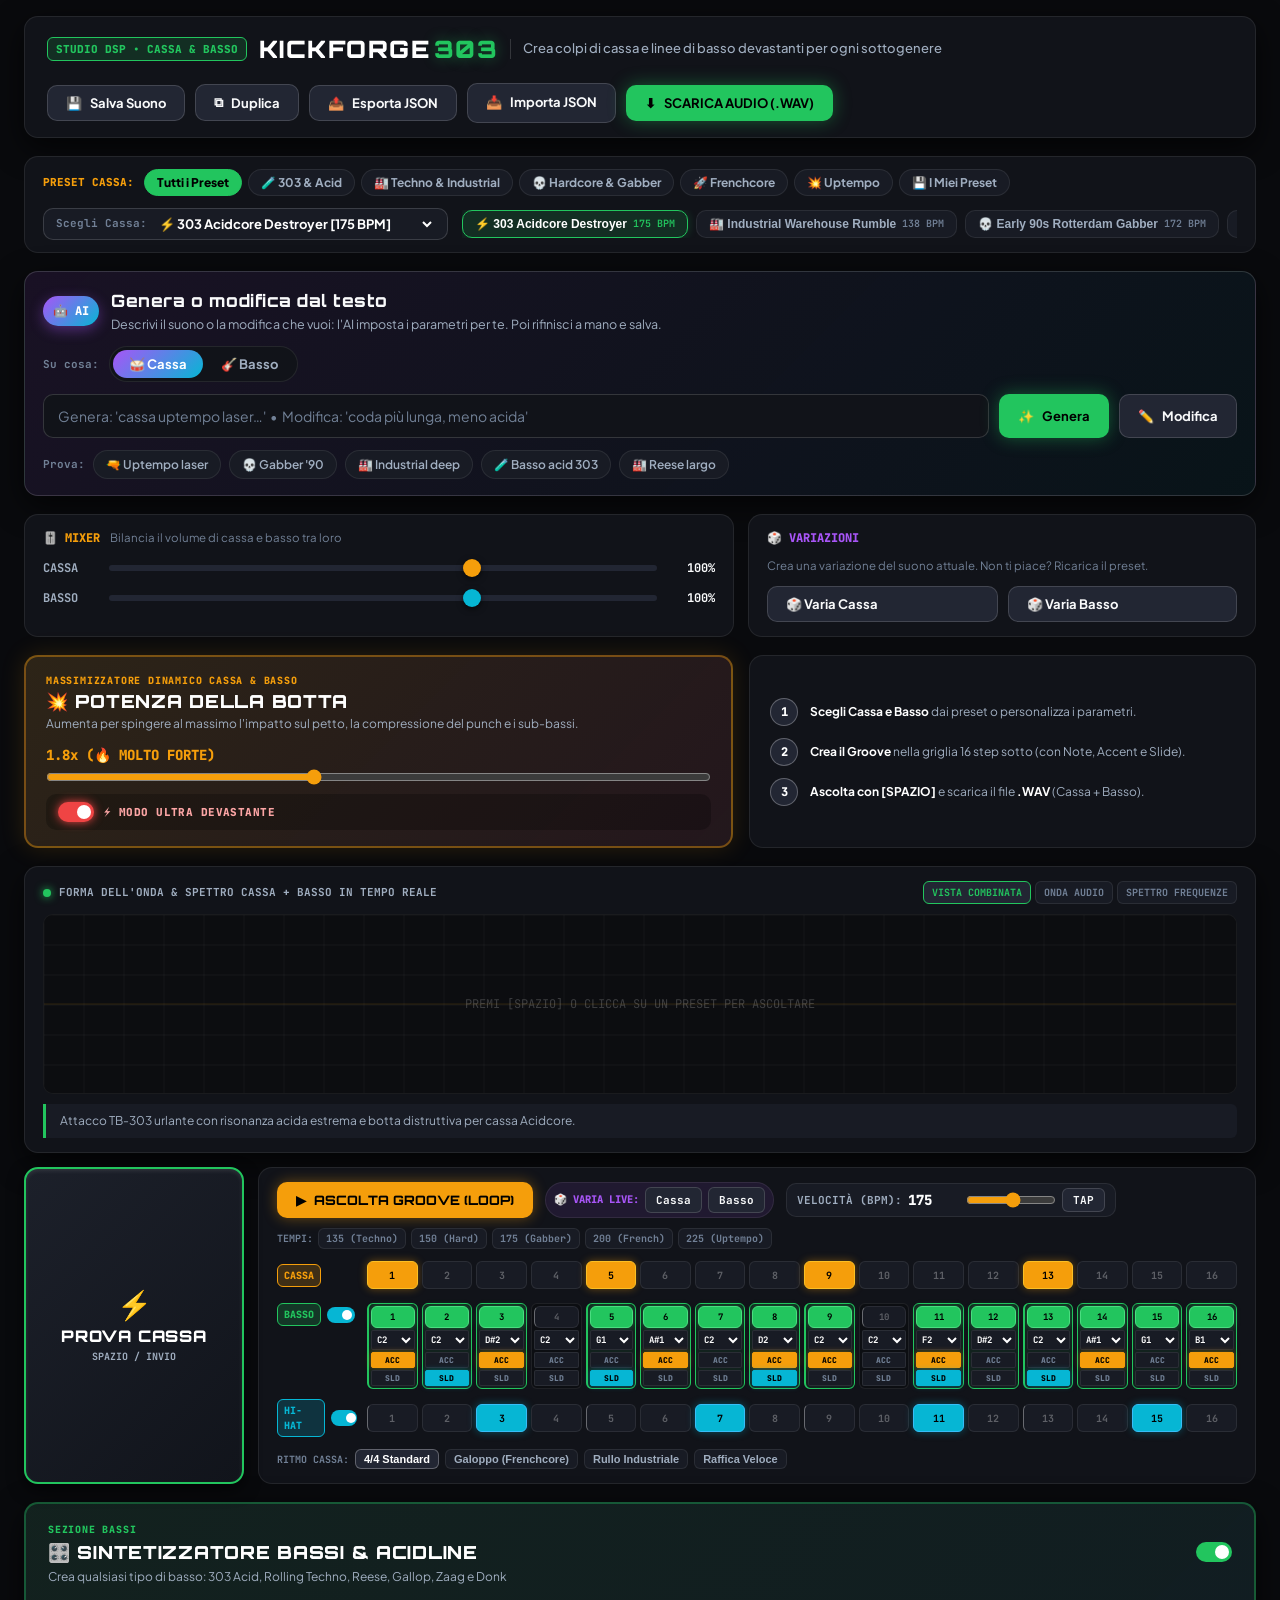
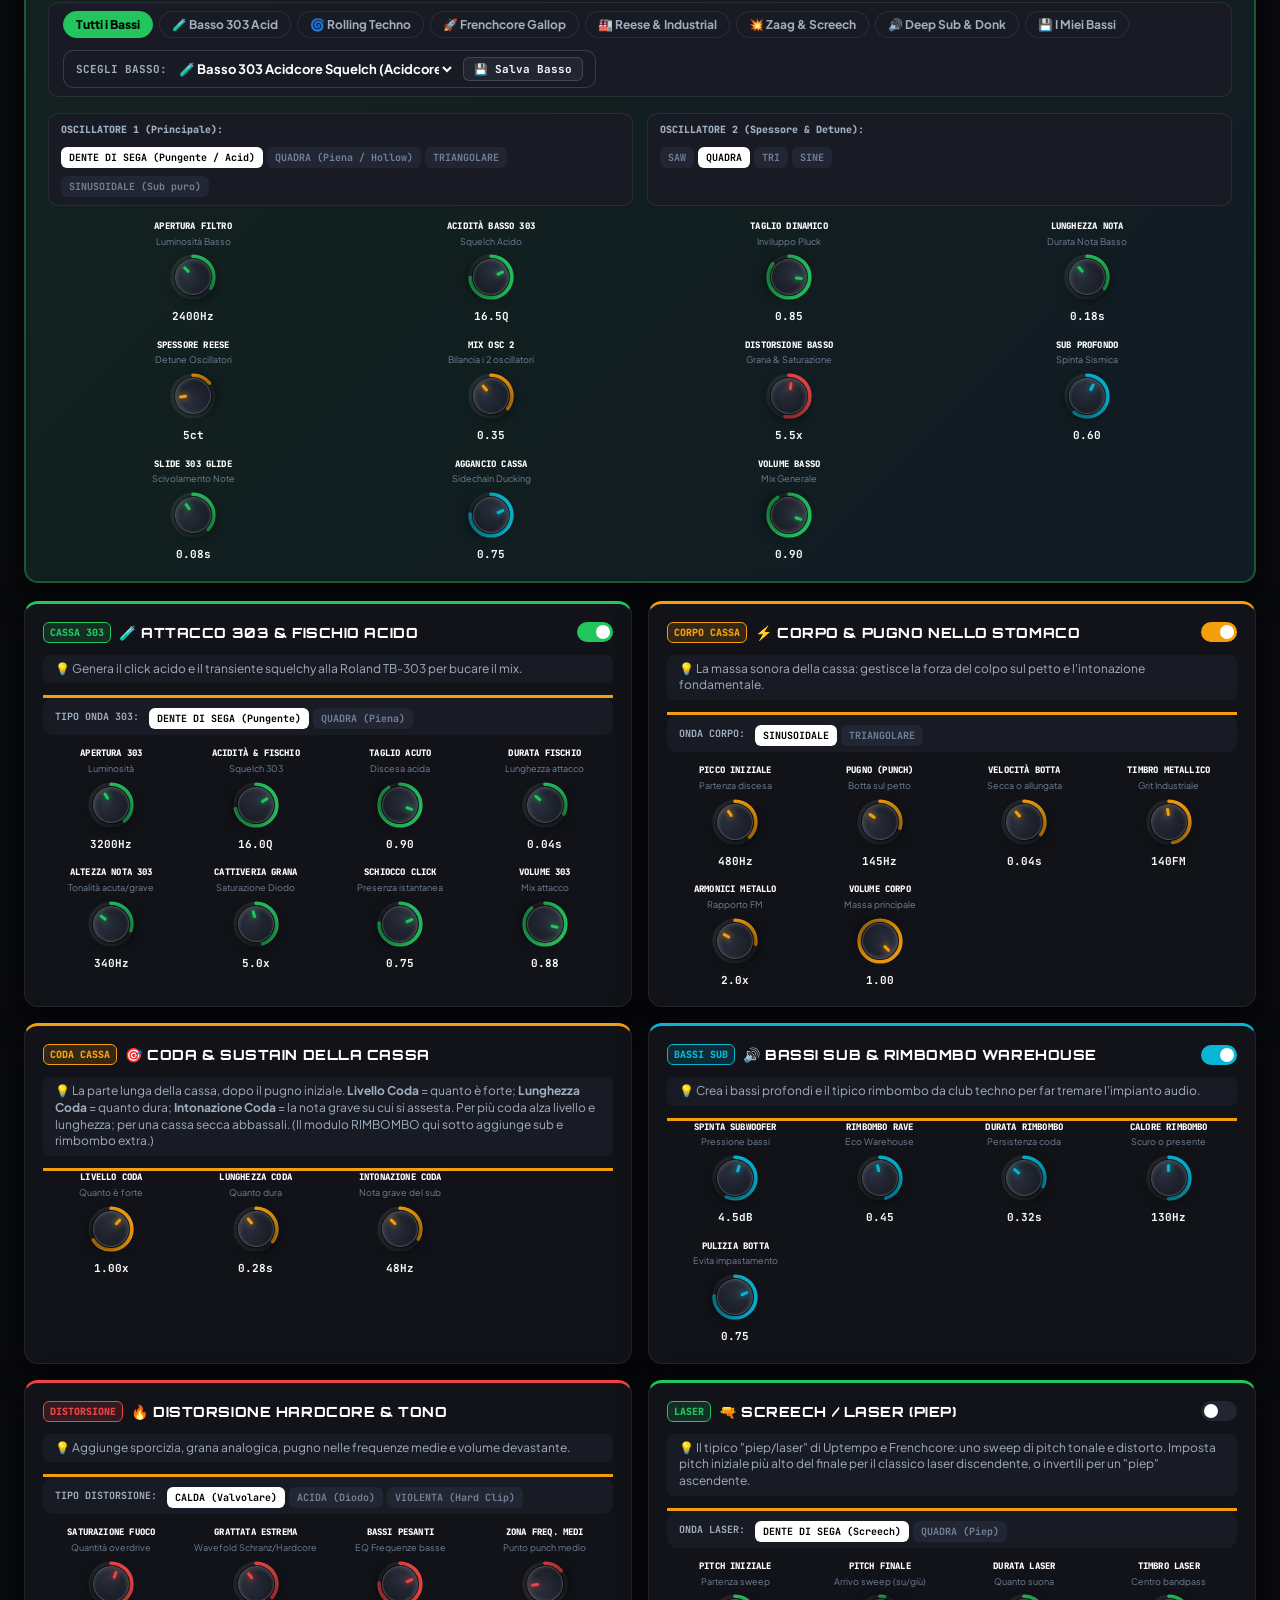
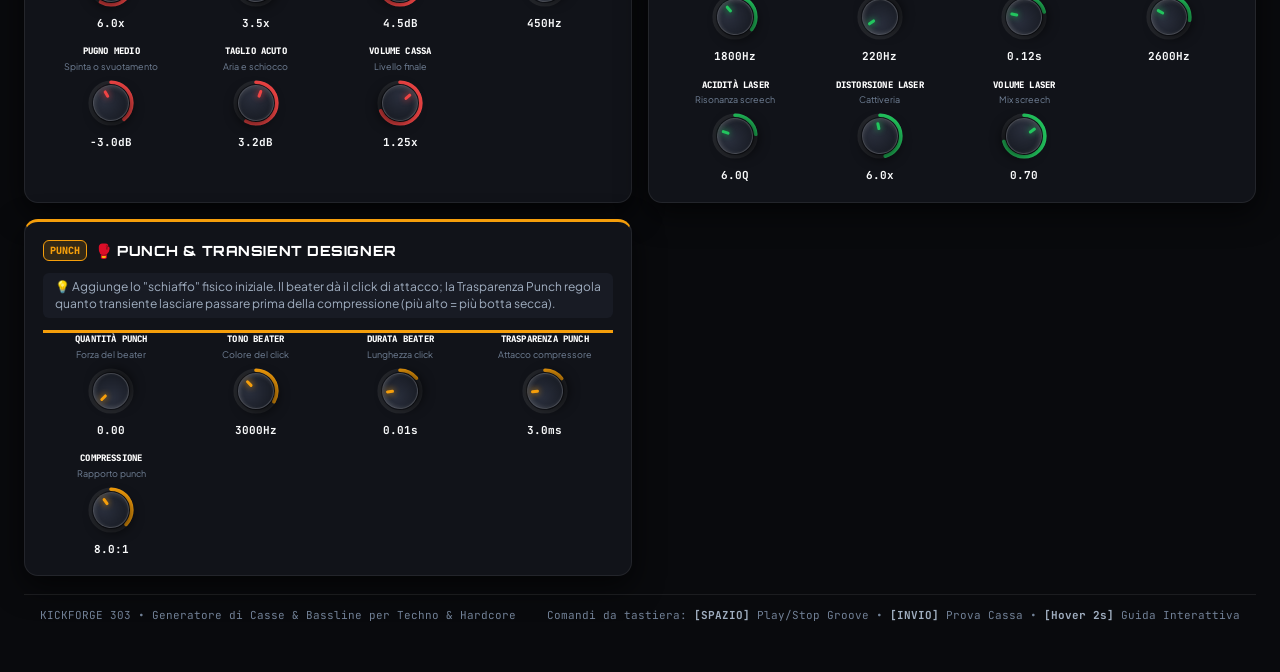
==== index.html @ c500eb30 "Fix audio mobile: avvio loop, limiter master e variazione in live - FIX bug mobile "Ascolta Groove":" ====
<!DOCTYPE html>
<html lang="it">
<head>
  <meta charset="UTF-8">
  <meta name="viewport" content="width=device-width, initial-scale=1.0">
  <title>KickForge 303 - Crea Casse & Bassi Techno, Hardcore & Acid</title>
  <meta name="description" content="Sintetizzatore e generatore avanzato di colpi di cassa e linee di basso per Techno, Hardcore, Frenchcore, Uptempo, Industrial e Acidcore con motore 303.">

  <!-- Google Fonts: Plus Jakarta Sans, JetBrains Mono, Orbitron -->
  <link rel="preconnect" href="https://fonts.googleapis.com">
  <link rel="preconnect" href="https://fonts.gstatic.com" crossorigin>
  <link href="https://fonts.googleapis.com/css2?family=JetBrains+Mono:wght@400;500;700;800&family=Orbitron:wght@600;800;900&family=Plus+Jakarta+Sans:wght@400;500;600;700;800&display=swap" rel="stylesheet">

  <link rel="stylesheet" href="style.css">
</head>
<body>
  <div class="app-wrapper">

    <!-- ============================================== -->
    <!-- INTESTAZIONE PRINCIPALE & AZIONI RAPIDE        -->
    <!-- ============================================== -->
    <header class="top-header">
      <div class="brand-section">
        <div class="brand-badge">STUDIO DSP • CASSA & BASSO</div>
        <h1 class="brand-title">KICKFORGE <span class="highlight-303">303</span></h1>
        <span class="brand-subtitle">Crea colpi di cassa e linee di basso devastanti per ogni sottogenere</span>
      </div>

      <div class="preset-control-bar">
        <button id="open-save-preset-btn" class="btn btn-secondary" title="Salva le tue impostazioni come nuovo preset">
          <span class="btn-icon">💾</span> Salva Suono
        </button>
        <button id="update-current-preset-btn" class="btn btn-secondary" style="display: none;" title="Sovrascrivi il preset personalizzato corrente con le modifiche attuali">
          <span class="btn-icon">✏️</span> Salva Modifiche
        </button>
        <button id="duplicate-preset-btn" class="btn btn-secondary" title="Crea una copia modificabile del preset corrente (anche di fabbrica)">
          <span class="btn-icon">⧉</span> Duplica
        </button>
        <button id="export-preset-btn" class="btn btn-secondary" title="Esporta il preset corrente come file .json">
          <span class="btn-icon">📤</span> Esporta JSON
        </button>
        <label class="btn btn-secondary" title="Importa un preset da file .json" style="cursor:pointer;">
          <span class="btn-icon">📥</span> Importa JSON
          <input type="file" id="import-preset-input" accept="application/json,.json" style="display:none;">
        </label>
        <button id="delete-current-preset-btn" class="btn btn-danger-mini" style="display: none;" title="Elimina questo preset personalizzato">
          🗑️ Elimina
        </button>
        <button id="open-export-modal-btn" class="btn btn-primary btn-glow" title="Scarica il file audio WAV da usare nel tuo programma musicale">
          <span class="btn-icon">⬇</span> SCARICA AUDIO (.WAV)
        </button>
      </div>
    </header>

    <!-- ============================================== -->
    <!-- PRESET BROWSER CASSA                           -->
    <!-- ============================================== -->
    <section class="preset-browser-card">
      <div class="preset-browser-header">
        <span class="card-section-tag">PRESET CASSA:</span>
        <div class="category-tabs" id="category-tabs-container"></div>
      </div>

      <div class="preset-browser-body">
        <div class="preset-dropdown-wrapper">
          <label for="preset-select" class="preset-picker-label">Scegli Cassa:</label>
          <select id="preset-select" class="preset-dropdown" aria-label="Seleziona preset cassa"></select>
        </div>
        <div id="quick-presets-grid" class="quick-presets-grid"></div>
      </div>
    </section>

    <!-- ============================================== -->
    <!-- GENERATORE CASSA CON AI                        -->
    <!-- ============================================== -->
    <section class="ai-generator-card">
      <div class="ai-gen-header">
        <span class="ai-badge">🤖 AI</span>
        <div class="ai-gen-title-wrap">
          <h2 class="ai-gen-title">Genera o modifica dal testo</h2>
          <p class="ai-gen-sub">Descrivi il suono o la modifica che vuoi: l'AI imposta i parametri per te. Poi rifinisci a mano e salva.</p>
        </div>
      </div>

      <div class="ai-target-row">
        <span class="ai-target-label">Su cosa:</span>
        <div class="ai-target-group">
          <button class="ai-target-btn active" data-target="kick">🥁 Cassa</button>
          <button class="ai-target-btn" data-target="bass">🎸 Basso</button>
        </div>
      </div>

      <div class="ai-gen-body">
        <input type="text" id="ai-prompt-input" class="ai-prompt-input"
               placeholder="Genera: 'cassa uptempo laser…'  •  Modifica: 'coda più lunga, meno acida'"
               maxlength="600" autocomplete="off">
        <button id="ai-generate-btn" class="btn btn-primary btn-glow ai-gen-btn" title="Crea un suono nuovo dal testo">
          <span class="btn-icon">✨</span> Genera
        </button>
        <button id="ai-modify-btn" class="btn btn-secondary ai-gen-btn" title="Modifica il suono attuale in base al testo (variazione a parole)">
          <span class="btn-icon">✏️</span> Modifica
        </button>
      </div>

      <div class="ai-gen-examples">
        <span class="ai-ex-label">Prova:</span>
        <button class="ai-example-chip" data-target="kick" data-prompt="cassa uptempo con laser discendente acutissimo e punch estremo a 200 BPM">🔫 Uptempo laser</button>
        <button class="ai-example-chip" data-target="kick" data-prompt="cassa gabber Rotterdam anni 90 calda e distorta a 170 BPM">💀 Gabber '90</button>
        <button class="ai-example-chip" data-target="kick" data-prompt="kick techno industriale cupa e profonda con rimbombo warehouse a 135 BPM">🏭 Industrial deep</button>
        <button class="ai-example-chip" data-target="bass" data-prompt="basso 303 acidcore squelchy con tanta risonanza e slide">🧪 Basso acid 303</button>
        <button class="ai-example-chip" data-target="bass" data-prompt="basso reese largo e minaccioso industriale con molto detune">🏭 Reese largo</button>
      </div>
      <p id="ai-gen-status" class="ai-gen-status" style="display:none;"></p>
    </section>

    <!-- ============================================== -->
    <!-- MIXER CASSA/BASSO & VARIAZIONI                 -->
    <!-- ============================================== -->
    <section class="mixer-var-card">
      <div class="mixer-block">
        <div class="mixer-head">
          <span class="mixer-tag">🎚️ MIXER</span>
          <span class="mixer-hint">Bilancia il volume di cassa e basso tra loro</span>
        </div>
        <div class="mixer-rows">
          <div class="mixer-row">
            <label for="mix-kick-slider" class="mixer-label">CASSA</label>
            <input type="range" id="mix-kick-slider" class="mixer-slider mixer-slider-kick" min="0" max="1.5" step="0.01" value="1">
            <span id="mix-kick-val" class="mixer-val">100%</span>
          </div>
          <div class="mixer-row">
            <label for="mix-bass-slider" class="mixer-label">BASSO</label>
            <input type="range" id="mix-bass-slider" class="mixer-slider mixer-slider-bass" min="0" max="1.5" step="0.01" value="1">
            <span id="mix-bass-val" class="mixer-val">100%</span>
          </div>
        </div>
      </div>

      <div class="var-block">
        <div class="mixer-head">
          <span class="var-tag">🎲 VARIAZIONI</span>
          <span class="mixer-hint">Crea una variazione del suono attuale. Non ti piace? Ricarica il preset.</span>
        </div>
        <div class="var-buttons">
          <button class="btn btn-secondary var-btn js-variate-kick">🎲 Varia Cassa</button>
          <button class="btn btn-secondary var-btn js-variate-bass">🎲 Varia Basso</button>
        </div>
      </div>
    </section>

    <!-- ============================================== -->
    <!-- GUIDA RAPIDA E CONTROLLO "SUPER BOTTA"         -->
    <!-- ============================================== -->
    <section class="super-botta-banner">
      <div class="botta-macro-control">
        <div class="botta-info">
          <div class="botta-tag">MASSIMIZZATORE DINAMICO CASSA & BASSO</div>
          <h2 class="botta-title">💥 POTENZA DELLA BOTTA</h2>
          <p class="botta-desc">Aumenta per spingere al massimo l'impatto sul petto, la compressione del punch e i sub-bassi.</p>
        </div>

        <div class="botta-slider-wrap">
          <div class="botta-value-display" id="super-botta-text">1.8x (MOLTO FORTE)</div>
          <input type="range" id="super-botta-slider" min="1.0" max="3.0" step="0.1" value="1.8" class="super-botta-range" aria-label="Potenza Super Botta">
        </div>

        <div class="botta-toggle-wrap">
          <label class="switch-glow" title="Attiva la modalità extra distruttiva per Frenchcore e Uptempo">
            <input type="checkbox" id="toggle-extreme-mode">
            <span class="slider round"></span>
          </label>
          <span class="toggle-glow-label">⚡ MODO ULTRA DEVASTANTE</span>
        </div>
      </div>

      <!-- Guida rapida 3 passi -->
      <div class="quick-guide-card">
        <div class="guide-step">
          <span class="step-num">1</span>
          <div class="step-text"><strong>Scegli Cassa e Basso</strong> dai preset o personalizza i parametri.</div>
        </div>
        <div class="guide-step">
          <span class="step-num">2</span>
          <div class="step-text"><strong>Crea il Groove</strong> nella griglia 16 step sotto (con Note, Accent e Slide).</div>
        </div>
        <div class="guide-step">
          <span class="step-num">3</span>
          <div class="step-text"><strong>Ascolta con [SPAZIO]</strong> e scarica il file <strong>.WAV</strong> (Cassa + Basso).</div>
        </div>
      </div>
    </section>

    <!-- ============================================== -->
    <!-- SCHERMO VISUALIZZATORE & TRASPORTO             -->
    <!-- ============================================== -->
    <section class="center-stage-panel">
      
      <!-- Oscilloscopio & Spettro -->
      <div class="visualizer-container">
        <div class="visualizer-header">
          <div class="vis-title">
            <span class="live-led"></span> FORMA DELL'ONDA & SPETTRO CASSA + BASSO IN TEMPO REALE
          </div>
          <div class="vis-mode-buttons">
            <button class="vis-mode-btn active" data-mode="combined">VISTA COMBINATA</button>
            <button class="vis-mode-btn" data-mode="oscilloscope">ONDA AUDIO</button>
            <button class="vis-mode-btn" data-mode="spectrum">SPETTRO FREQUENZE</button>
          </div>
        </div>
        
        <div class="canvas-wrapper">
          <canvas id="visualizer-canvas"></canvas>
        </div>

        <div id="preset-description" class="preset-info-banner">
          Caricamento suono...
        </div>
      </div>

      <!-- Pad Trigger & Sequencer Loop 16 Step -->
      <div class="transport-and-trigger-strip">
        
        <!-- Pad Grande per Provare Cassa & Basso -->
        <div class="trigger-pad-wrapper">
          <button id="trigger-pad-btn" class="master-trigger-pad" title="Premi per suonare la cassa (oppure premi SPAZIO o INVIO)">
            <div class="pad-inner">
              <span class="pad-icon">⚡</span>
              <span class="pad-text">PROVA CASSA</span>
              <span class="pad-hint">SPAZIO / INVIO</span>
            </div>
          </button>
        </div>

        <!-- Sequencer per Ascolto in Loop -->
        <div class="sequencer-panel">
          <div class="seq-top-bar">
            <div class="seq-transport-group">
              <button id="seq-play-btn" class="btn btn-seq-play">
                <span class="icon">▶</span> ASCOLTA GROOVE (LOOP)
              </button>
              <div class="seq-live-var" title="Varia il suono mentre il loop gira">
                <span class="live-var-label">🎲 VARIA LIVE:</span>
                <button class="btn btn-mini js-variate-kick">Cassa</button>
                <button class="btn btn-mini js-variate-bass">Basso</button>
              </div>
              <div class="bpm-control-group">
                <label for="bpm-input" class="mono-label">VELOCITÀ (BPM):</label>
                <input type="number" id="bpm-input" min="60" max="280" value="140" class="bpm-number-input">
                <input type="range" id="bpm-slider" min="60" max="280" value="140" class="bpm-slider" aria-label="BPM Slider">
                <button id="tap-tempo-btn" class="btn btn-mini" title="Clicca a ritmo per trovare la velocità">TAP</button>
              </div>
            </div>

            <!-- Scorciatoie BPM per Genere -->
            <div class="tempo-shortcuts">
              <span class="tempo-label">TEMPI:</span>
              <button class="tempo-chip" data-bpm="135" title="Techno Standard">135 (Techno)</button>
              <button class="tempo-chip" data-bpm="150" title="Hard Techno">150 (Hard)</button>
              <button class="tempo-chip" data-bpm="175" title="Gabber / Early Hardcore">175 (Gabber)</button>
              <button class="tempo-chip" data-bpm="200" title="Frenchcore">200 (French)</button>
              <button class="tempo-chip" data-bpm="225" title="Uptempo Hardcore">225 (Uptempo)</button>
            </div>
          </div>

          <!-- Griglia 16 Step Completa (Cassa, Basso con Note, Hi-Hat) -->
          <div class="step-matrix-wrapper">
            
            <!-- Canale 1: Cassa -->
            <div class="seq-track">
              <div class="track-label">
                <span class="track-tag kick-tag">CASSA</span>
              </div>
              <div class="steps-grid" id="kick-steps-grid">
                <!-- 16 Step Cassa -->
                <button class="seq-step active" data-track="kick" data-step="0">1</button>
                <button class="seq-step" data-track="kick" data-step="1">2</button>
                <button class="seq-step" data-track="kick" data-step="2">3</button>
                <button class="seq-step" data-track="kick" data-step="3">4</button>
                <button class="seq-step active" data-track="kick" data-step="4">5</button>
                <button class="seq-step" data-track="kick" data-step="5">6</button>
                <button class="seq-step" data-track="kick" data-step="6">7</button>
                <button class="seq-step" data-track="kick" data-step="7">8</button>
                <button class="seq-step active" data-track="kick" data-step="8">9</button>
                <button class="seq-step" data-track="kick" data-step="9">10</button>
                <button class="seq-step" data-track="kick" data-step="10">11</button>
                <button class="seq-step" data-track="kick" data-step="11">12</button>
                <button class="seq-step active" data-track="kick" data-step="12">13</button>
                <button class="seq-step" data-track="kick" data-step="13">14</button>
                <button class="seq-step" data-track="kick" data-step="14">15</button>
                <button class="seq-step" data-track="kick" data-step="15">16</button>
              </div>
            </div>

            <!-- Canale 2: Basso (Bassline con Note, Accenti e Slide) -->
            <div class="seq-track seq-track-bass">
              <div class="track-label">
                <span class="track-tag bass-tag">BASSO</span>
                <label class="switch-mini" title="Attiva/Disattiva Linea di Basso">
                  <input type="checkbox" id="toggle-seq-bass" checked>
                  <span class="slider-mini"></span>
                </label>
              </div>
              <div class="steps-grid steps-grid-bass" id="bass-steps-grid">
                <!-- Generato dinamicamente via JS con selettore note, accent e slide -->
              </div>
            </div>

            <!-- Canale 3: Charleston / Hi-Hat in levare -->
            <div class="seq-track">
              <div class="track-label">
                <span class="track-tag hihat-tag">HI-HAT</span>
                <label class="switch-mini" title="Attiva/Disattiva Charleston in levare">
                  <input type="checkbox" id="toggle-seq-hihat" checked>
                  <span class="slider-mini"></span>
                </label>
              </div>
              <div class="steps-grid" id="hihat-steps-grid">
                <button class="seq-step" data-track="hihat" data-step="0">1</button>
                <button class="seq-step" data-track="hihat" data-step="1">2</button>
                <button class="seq-step active" data-track="hihat" data-step="2">3</button>
                <button class="seq-step" data-track="hihat" data-step="3">4</button>
                <button class="seq-step" data-track="hihat" data-step="4">5</button>
                <button class="seq-step" data-track="hihat" data-step="5">6</button>
                <button class="seq-step active" data-track="hihat" data-step="6">7</button>
                <button class="seq-step" data-track="hihat" data-step="7">8</button>
                <button class="seq-step" data-track="hihat" data-step="8">9</button>
                <button class="seq-step" data-track="hihat" data-step="9">10</button>
                <button class="seq-step active" data-track="hihat" data-step="10">11</button>
                <button class="seq-step" data-track="hihat" data-step="11">12</button>
                <button class="seq-step" data-track="hihat" data-step="12">13</button>
                <button class="seq-step" data-track="hihat" data-step="13">14</button>
                <button class="seq-step active" data-track="hihat" data-step="14">15</button>
                <button class="seq-step" data-track="hihat" data-step="15">16</button>
              </div>
            </div>

          </div>

          <!-- Ritmi Pronti Cassa -->
          <div class="pattern-shortcuts">
            <span class="pattern-label">RITMO CASSA:</span>
            <button class="pattern-btn active" data-pattern="4onTheFloor">4/4 Standard</button>
            <button class="pattern-btn" data-pattern="gallop">Galoppo (Frenchcore)</button>
            <button class="pattern-btn" data-pattern="industrial_roll">Rullo Industriale</button>
            <button class="pattern-btn" data-pattern="uptempo_piep">Raffica Veloce</button>
          </div>

        </div>

      </div>

    </section>

    <!-- ====================================================================== -->
    <!-- NUOVA SEZIONE DEDICATA: SINTETIZZATORE BASSI (TUTTI I TIPI DI BASSO)   -->
    <!-- ====================================================================== -->
    <section class="bass-synth-master-section">
      <div class="bass-master-header">
        <div class="bass-title-group">
          <span class="bass-badge-glow">SEZIONE BASSI</span>
          <h2 class="bass-main-title">🎛️ SINTETIZZATORE BASSI & ACIDLINE</h2>
          <span class="bass-sub-title">Crea qualsiasi tipo di basso: 303 Acid, Rolling Techno, Reese, Gallop, Zaag e Donk</span>
        </div>
        <div class="bass-header-actions">
          <label class="switch" title="Accendi/Spegni il modulo sintetizzatore basso">
            <input type="checkbox" id="toggle-bass-module" checked>
            <span class="slider round"></span>
          </label>
        </div>
      </div>

      <!-- Preset Browser per Bassi -->
      <div class="bass-preset-bar">
        <div class="bass-cat-tabs" id="bass-category-tabs-container"></div>
        <div class="bass-select-wrap">
          <label for="bass-preset-select" class="mono-label">SCEGLI BASSO:</label>
          <select id="bass-preset-select" class="preset-dropdown"></select>
          <button id="open-save-bass-btn" class="btn btn-mini" title="Salva questo suono di basso">💾 Salva Basso</button>
        </div>
      </div>

      <div class="bass-controls-container">
        
        <!-- Forme d'Onda Oscillatori Basso -->
        <div class="bass-osc-strip">
          <div class="osc-box">
            <span class="osc-title">OSCILLATORE 1 (Principale):</span>
            <div class="radio-pill-group">
              <label class="radio-pill">
                <input type="radio" name="bass_osc1_wave" value="sawtooth" checked>
                <span>DENTE DI SEGA (Pungente / Acid)</span>
              </label>
              <label class="radio-pill">
                <input type="radio" name="bass_osc1_wave" value="square">
                <span>QUADRA (Piena / Hollow)</span>
              </label>
              <label class="radio-pill">
                <input type="radio" name="bass_osc1_wave" value="triangle">
                <span>TRIANGOLARE</span>
              </label>
              <label class="radio-pill">
                <input type="radio" name="bass_osc1_wave" value="sine">
                <span>SINUSOIDALE (Sub puro)</span>
              </label>
            </div>
          </div>

          <div class="osc-box">
            <span class="osc-title">OSCILLATORE 2 (Spessore & Detune):</span>
            <div class="radio-pill-group">
              <label class="radio-pill">
                <input type="radio" name="bass_osc2_wave" value="sawtooth">
                <span>SAW</span>
              </label>
              <label class="radio-pill">
                <input type="radio" name="bass_osc2_wave" value="square" checked>
                <span>QUADRA</span>
              </label>
              <label class="radio-pill">
                <input type="radio" name="bass_osc2_wave" value="triangle">
                <span>TRI</span>
              </label>
              <label class="radio-pill">
                <input type="radio" name="bass_osc2_wave" value="sine">
                <span>SINE</span>
              </label>
            </div>
          </div>
        </div>

        <!-- Griglia Manopole Basso con Tooltip a 2 secondi -->
        <div class="knobs-grid knobs-grid-bass">
          
          <div class="rotary-knob" data-param="bass_cutoff" data-min="80" data-max="7000" data-step="20" data-default="1800" data-unit="Hz">
            <div class="knob-label">APERTURA FILTRO</div>
            <div class="knob-sublabel">Luminosità Basso</div>
            <div class="knob-graphic">
              <svg class="knob-arc" viewBox="0 0 50 50">
                <circle class="knob-arc-bg" cx="25" cy="25" r="20"></circle>
                <circle class="knob-arc-fill fill-303" cx="25" cy="25" r="20"></circle>
              </svg>
              <div class="knob-dial"><div class="knob-pointer pointer-303"></div></div>
            </div>
            <div class="knob-value">1800Hz</div>
          </div>

          <div class="rotary-knob" data-param="bass_resonance" data-min="1" data-max="22" data-step="0.5" data-default="12" data-unit="Q">
            <div class="knob-label">ACIDITÀ BASSO 303</div>
            <div class="knob-sublabel">Squelch Acido</div>
            <div class="knob-graphic">
              <svg class="knob-arc" viewBox="0 0 50 50">
                <circle class="knob-arc-bg" cx="25" cy="25" r="20"></circle>
                <circle class="knob-arc-fill fill-303" cx="25" cy="25" r="20"></circle>
              </svg>
              <div class="knob-dial"><div class="knob-pointer pointer-303"></div></div>
            </div>
            <div class="knob-value">12.0Q</div>
          </div>

          <div class="rotary-knob" data-param="bass_envMod" data-min="0" data-max="1" data-step="0.02" data-default="0.8" data-unit="">
            <div class="knob-label">TAGLIO DINAMICO</div>
            <div class="knob-sublabel">Inviluppo Pluck</div>
            <div class="knob-graphic">
              <svg class="knob-arc" viewBox="0 0 50 50">
                <circle class="knob-arc-bg" cx="25" cy="25" r="20"></circle>
                <circle class="knob-arc-fill fill-303" cx="25" cy="25" r="20"></circle>
              </svg>
              <div class="knob-dial"><div class="knob-pointer pointer-303"></div></div>
            </div>
            <div class="knob-value">0.80</div>
          </div>

          <div class="rotary-knob" data-param="bass_decay" data-min="0.04" data-max="0.45" data-step="0.01" data-default="0.18" data-unit="s">
            <div class="knob-label">LUNGHEZZA NOTA</div>
            <div class="knob-sublabel">Durata Nota Basso</div>
            <div class="knob-graphic">
              <svg class="knob-arc" viewBox="0 0 50 50">
                <circle class="knob-arc-bg" cx="25" cy="25" r="20"></circle>
                <circle class="knob-arc-fill fill-303" cx="25" cy="25" r="20"></circle>
              </svg>
              <div class="knob-dial"><div class="knob-pointer pointer-303"></div></div>
            </div>
            <div class="knob-value">0.18s</div>
          </div>

          <div class="rotary-knob" data-param="bass_detune" data-min="0" data-max="35" data-step="1" data-default="8" data-unit="ct">
            <div class="knob-label">SPESSORE REESE</div>
            <div class="knob-sublabel">Detune Oscillatori</div>
            <div class="knob-graphic">
              <svg class="knob-arc" viewBox="0 0 50 50">
                <circle class="knob-arc-bg" cx="25" cy="25" r="20"></circle>
                <circle class="knob-arc-fill fill-amber" cx="25" cy="25" r="20"></circle>
              </svg>
              <div class="knob-dial"><div class="knob-pointer pointer-amber"></div></div>
            </div>
            <div class="knob-value">8ct</div>
          </div>

          <div class="rotary-knob" data-param="bass_osc2_mix" data-min="0" data-max="1" data-step="0.02" data-default="0.5" data-unit="">
            <div class="knob-label">MIX OSC 2</div>
            <div class="knob-sublabel">Bilancia i 2 oscillatori</div>
            <div class="knob-graphic">
              <svg class="knob-arc" viewBox="0 0 50 50">
                <circle class="knob-arc-bg" cx="25" cy="25" r="20"></circle>
                <circle class="knob-arc-fill fill-amber" cx="25" cy="25" r="20"></circle>
              </svg>
              <div class="knob-dial"><div class="knob-pointer pointer-amber"></div></div>
            </div>
            <div class="knob-value">0.50</div>
          </div>

          <div class="rotary-knob" data-param="bass_drive" data-min="0.5" data-max="10" data-step="0.2" data-default="4.0" data-unit="x">
            <div class="knob-label">DISTORSIONE BASSO</div>
            <div class="knob-sublabel">Grana & Saturazione</div>
            <div class="knob-graphic">
              <svg class="knob-arc" viewBox="0 0 50 50">
                <circle class="knob-arc-bg" cx="25" cy="25" r="20"></circle>
                <circle class="knob-arc-fill fill-red" cx="25" cy="25" r="20"></circle>
              </svg>
              <div class="knob-dial"><div class="knob-pointer pointer-red"></div></div>
            </div>
            <div class="knob-value">4.0x</div>
          </div>

          <div class="rotary-knob" data-param="bass_sub_level" data-min="0" data-max="1" data-step="0.05" data-default="0.6" data-unit="">
            <div class="knob-label">SUB PROFONDO</div>
            <div class="knob-sublabel">Spinta Sismica</div>
            <div class="knob-graphic">
              <svg class="knob-arc" viewBox="0 0 50 50">
                <circle class="knob-arc-bg" cx="25" cy="25" r="20"></circle>
                <circle class="knob-arc-fill fill-cyan" cx="25" cy="25" r="20"></circle>
              </svg>
              <div class="knob-dial"><div class="knob-pointer pointer-cyan"></div></div>
            </div>
            <div class="knob-value">0.60</div>
          </div>

          <div class="rotary-knob" data-param="bass_glide" data-min="0.01" data-max="0.2" data-step="0.01" data-default="0.08" data-unit="s">
            <div class="knob-label">SLIDE 303 GLIDE</div>
            <div class="knob-sublabel">Scivolamento Note</div>
            <div class="knob-graphic">
              <svg class="knob-arc" viewBox="0 0 50 50">
                <circle class="knob-arc-bg" cx="25" cy="25" r="20"></circle>
                <circle class="knob-arc-fill fill-303" cx="25" cy="25" r="20"></circle>
              </svg>
              <div class="knob-dial"><div class="knob-pointer pointer-303"></div></div>
            </div>
            <div class="knob-value">0.08s</div>
          </div>

          <div class="rotary-knob" data-param="bass_sidechain" data-min="0" data-max="1" data-step="0.05" data-default="0.85" data-unit="">
            <div class="knob-label">AGGANCIO CASSA</div>
            <div class="knob-sublabel">Sidechain Ducking</div>
            <div class="knob-graphic">
              <svg class="knob-arc" viewBox="0 0 50 50">
                <circle class="knob-arc-bg" cx="25" cy="25" r="20"></circle>
                <circle class="knob-arc-fill fill-cyan" cx="25" cy="25" r="20"></circle>
              </svg>
              <div class="knob-dial"><div class="knob-pointer pointer-cyan"></div></div>
            </div>
            <div class="knob-value">0.85</div>
          </div>

          <div class="rotary-knob" data-param="bass_volume" data-min="0" data-max="1" data-step="0.02" data-default="0.9" data-unit="">
            <div class="knob-label">VOLUME BASSO</div>
            <div class="knob-sublabel">Mix Generale</div>
            <div class="knob-graphic">
              <svg class="knob-arc" viewBox="0 0 50 50">
                <circle class="knob-arc-bg" cx="25" cy="25" r="20"></circle>
                <circle class="knob-arc-fill fill-303" cx="25" cy="25" r="20"></circle>
              </svg>
              <div class="knob-dial"><div class="knob-pointer pointer-303"></div></div>
            </div>
            <div class="knob-value">0.90</div>
          </div>

        </div>

      </div>
    </section>

    <!-- ============================================== -->
    <!-- 4 MODULI DI MODELLAZIONE DELLA CASSA (KICK)    -->
    <!-- ============================================== -->
    <main class="synth-modules-grid">

      <!-- MODULO 1: ATTACCO 303 & FISCHIO ACIDO -->
      <article class="synth-module module-303-attack">
        <div class="module-header header-303">
          <div class="module-title-wrap">
            <span class="acid-badge">CASSA 303</span>
            <h2 class="module-title">🧪 ATTACCO 303 & FISCHIO ACIDO</h2>
          </div>
          <label class="switch" title="Accendi/Spegni il modulo 303 della cassa">
            <input type="checkbox" id="toggle-attack303" checked>
            <span class="slider round"></span>
          </label>
        </div>

        <p class="module-description-hint">
          💡 Genera il click acido e il transiente squelchy alla Roland TB-303 per bucare il mix.
        </p>

        <div class="module-body">
          <div class="control-row-compact">
            <span class="row-label">TIPO ONDA 303:</span>
            <div class="radio-pill-group">
              <label class="radio-pill">
                <input type="radio" name="attack303_waveform" value="sawtooth" checked>
                <span>DENTE DI SEGA (Pungente)</span>
              </label>
              <label class="radio-pill">
                <input type="radio" name="attack303_waveform" value="square">
                <span>QUADRA (Piena)</span>
              </label>
            </div>
          </div>

          <div class="knobs-grid">
            <div class="rotary-knob" data-param="attack303_cutoff" data-min="200" data-max="8000" data-step="10" data-default="2800" data-unit="Hz">
              <div class="knob-label">APERTURA 303</div>
              <div class="knob-sublabel">Luminosità</div>
              <div class="knob-graphic">
                <svg class="knob-arc" viewBox="0 0 50 50">
                  <circle class="knob-arc-bg" cx="25" cy="25" r="20"></circle>
                  <circle class="knob-arc-fill fill-303" cx="25" cy="25" r="20"></circle>
                </svg>
                <div class="knob-dial"><div class="knob-pointer pointer-303"></div></div>
              </div>
              <div class="knob-value">2800Hz</div>
            </div>

            <div class="rotary-knob" data-param="attack303_resonance" data-min="1" data-max="22" data-step="0.5" data-default="14" data-unit="Q">
              <div class="knob-label">ACIDITÀ & FISCHIO</div>
              <div class="knob-sublabel">Squelch 303</div>
              <div class="knob-graphic">
                <svg class="knob-arc" viewBox="0 0 50 50">
                  <circle class="knob-arc-bg" cx="25" cy="25" r="20"></circle>
                  <circle class="knob-arc-fill fill-303" cx="25" cy="25" r="20"></circle>
                </svg>
                <div class="knob-dial"><div class="knob-pointer pointer-303"></div></div>
              </div>
              <div class="knob-value">14.0Q</div>
            </div>

            <div class="rotary-knob" data-param="attack303_envMod" data-min="0" data-max="1" data-step="0.01" data-default="0.85" data-unit="">
              <div class="knob-label">TAGLIO ACUTO</div>
              <div class="knob-sublabel">Discesa acida</div>
              <div class="knob-graphic">
                <svg class="knob-arc" viewBox="0 0 50 50">
                  <circle class="knob-arc-bg" cx="25" cy="25" r="20"></circle>
                  <circle class="knob-arc-fill fill-303" cx="25" cy="25" r="20"></circle>
                </svg>
                <div class="knob-dial"><div class="knob-pointer pointer-303"></div></div>
              </div>
              <div class="knob-value">0.85</div>
            </div>

            <div class="rotary-knob" data-param="attack303_decay" data-min="0.01" data-max="0.12" data-step="0.002" data-default="0.04" data-unit="s">
              <div class="knob-label">DURATA FISCHIO</div>
              <div class="knob-sublabel">Lunghezza attacco</div>
              <div class="knob-graphic">
                <svg class="knob-arc" viewBox="0 0 50 50">
                  <circle class="knob-arc-bg" cx="25" cy="25" r="20"></circle>
                  <circle class="knob-arc-fill fill-303" cx="25" cy="25" r="20"></circle>
                </svg>
                <div class="knob-dial"><div class="knob-pointer pointer-303"></div></div>
              </div>
              <div class="knob-value">0.04s</div>
            </div>

            <div class="rotary-knob" data-param="attack303_pitch" data-min="100" data-max="900" data-step="5" data-default="350" data-unit="Hz">
              <div class="knob-label">ALTEZZA NOTA 303</div>
              <div class="knob-sublabel">Tonalità acuta/grave</div>
              <div class="knob-graphic">
                <svg class="knob-arc" viewBox="0 0 50 50">
                  <circle class="knob-arc-bg" cx="25" cy="25" r="20"></circle>
                  <circle class="knob-arc-fill fill-303" cx="25" cy="25" r="20"></circle>
                </svg>
                <div class="knob-dial"><div class="knob-pointer pointer-303"></div></div>
              </div>
              <div class="knob-value">350Hz</div>
            </div>

            <div class="rotary-knob" data-param="attack303_drive" data-min="1" data-max="10" data-step="0.2" data-default="4.0" data-unit="x">
              <div class="knob-label">CATTIVERIA GRANA</div>
              <div class="knob-sublabel">Saturazione Diodo</div>
              <div class="knob-graphic">
                <svg class="knob-arc" viewBox="0 0 50 50">
                  <circle class="knob-arc-bg" cx="25" cy="25" r="20"></circle>
                  <circle class="knob-arc-fill fill-303" cx="25" cy="25" r="20"></circle>
                </svg>
                <div class="knob-dial"><div class="knob-pointer pointer-303"></div></div>
              </div>
              <div class="knob-value">4.0x</div>
            </div>

            <div class="rotary-knob" data-param="click_volume" data-min="0" data-max="1" data-step="0.02" data-default="0.7" data-unit="">
              <div class="knob-label">SCHIOCCO CLICK</div>
              <div class="knob-sublabel">Presenza istantanea</div>
              <div class="knob-graphic">
                <svg class="knob-arc" viewBox="0 0 50 50">
                  <circle class="knob-arc-bg" cx="25" cy="25" r="20"></circle>
                  <circle class="knob-arc-fill fill-303" cx="25" cy="25" r="20"></circle>
                </svg>
                <div class="knob-dial"><div class="knob-pointer pointer-303"></div></div>
              </div>
              <div class="knob-value">0.70</div>
            </div>

            <div class="rotary-knob" data-param="attack303_volume" data-min="0" data-max="1" data-step="0.02" data-default="0.85" data-unit="">
              <div class="knob-label">VOLUME 303</div>
              <div class="knob-sublabel">Mix attacco</div>
              <div class="knob-graphic">
                <svg class="knob-arc" viewBox="0 0 50 50">
                  <circle class="knob-arc-bg" cx="25" cy="25" r="20"></circle>
                  <circle class="knob-arc-fill fill-303" cx="25" cy="25" r="20"></circle>
                </svg>
                <div class="knob-dial"><div class="knob-pointer pointer-303"></div></div>
              </div>
              <div class="knob-value">0.85</div>
            </div>
          </div>
        </div>
      </article>

      <!-- MODULO 2: CORPO & PUGNO NELLO STOMACO -->
      <article class="synth-module module-body">
        <div class="module-header header-body">
          <div class="module-title-wrap">
            <span class="body-badge">CORPO CASSA</span>
            <h2 class="module-title">⚡ CORPO & PUGNO NELLO STOMACO</h2>
          </div>
          <label class="switch" title="Accendi/Spegni il corpo della cassa">
            <input type="checkbox" id="toggle-body" checked>
            <span class="slider round"></span>
          </label>
        </div>

        <p class="module-description-hint">
          💡 La massa sonora della cassa: gestisce la forza del colpo sul petto e l'intonazione fondamentale.
        </p>

        <div class="module-body">
          <div class="control-row-compact">
            <span class="row-label">ONDA CORPO:</span>
            <div class="radio-pill-group">
              <label class="radio-pill">
                <input type="radio" name="body_waveform" value="sine" checked>
                <span>SINUSOIDALE</span>
              </label>
              <label class="radio-pill">
                <input type="radio" name="body_waveform" value="triangle">
                <span>TRIANGOLARE</span>
              </label>
            </div>
          </div>

          <div class="knobs-grid">
            <div class="rotary-knob" data-param="body_startFreq" data-min="200" data-max="950" data-step="10" data-default="480" data-unit="Hz">
              <div class="knob-label">PICCO INIZIALE</div>
              <div class="knob-sublabel">Partenza discesa</div>
              <div class="knob-graphic">
                <svg class="knob-arc" viewBox="0 0 50 50">
                  <circle class="knob-arc-bg" cx="25" cy="25" r="20"></circle>
                  <circle class="knob-arc-fill fill-amber" cx="25" cy="25" r="20"></circle>
                </svg>
                <div class="knob-dial"><div class="knob-pointer pointer-amber"></div></div>
              </div>
              <div class="knob-value">480Hz</div>
            </div>

            <div class="rotary-knob" data-param="body_punchFreq" data-min="80" data-max="300" data-step="5" data-default="150" data-unit="Hz">
              <div class="knob-label">PUGNO (PUNCH)</div>
              <div class="knob-sublabel">Botta sul petto</div>
              <div class="knob-graphic">
                <svg class="knob-arc" viewBox="0 0 50 50">
                  <circle class="knob-arc-bg" cx="25" cy="25" r="20"></circle>
                  <circle class="knob-arc-fill fill-amber" cx="25" cy="25" r="20"></circle>
                </svg>
                <div class="knob-dial"><div class="knob-pointer pointer-amber"></div></div>
              </div>
              <div class="knob-value">150Hz</div>
            </div>

            <div class="rotary-knob" data-param="body_punchDecay" data-min="0.01" data-max="0.09" data-step="0.002" data-default="0.038" data-unit="s">
              <div class="knob-label">VELOCITÀ BOTTA</div>
              <div class="knob-sublabel">Secca o allungata</div>
              <div class="knob-graphic">
                <svg class="knob-arc" viewBox="0 0 50 50">
                  <circle class="knob-arc-bg" cx="25" cy="25" r="20"></circle>
                  <circle class="knob-arc-fill fill-amber" cx="25" cy="25" r="20"></circle>
                </svg>
                <div class="knob-dial"><div class="knob-pointer pointer-amber"></div></div>
              </div>
              <div class="knob-value">0.038s</div>
            </div>

            <div class="rotary-knob" data-param="fm_amount" data-min="0" data-max="300" data-step="5" data-default="90" data-unit="FM">
              <div class="knob-label">TIMBRO METALLICO</div>
              <div class="knob-sublabel">Grit Industriale</div>
              <div class="knob-graphic">
                <svg class="knob-arc" viewBox="0 0 50 50">
                  <circle class="knob-arc-bg" cx="25" cy="25" r="20"></circle>
                  <circle class="knob-arc-fill fill-amber" cx="25" cy="25" r="20"></circle>
                </svg>
                <div class="knob-dial"><div class="knob-pointer pointer-amber"></div></div>
              </div>
              <div class="knob-value">90FM</div>
            </div>

            <div class="rotary-knob" data-param="fm_ratio" data-min="0.5" data-max="6" data-step="0.5" data-default="2.0" data-unit="x">
              <div class="knob-label">ARMONICI METALLO</div>
              <div class="knob-sublabel">Rapporto FM</div>
              <div class="knob-graphic">
                <svg class="knob-arc" viewBox="0 0 50 50">
                  <circle class="knob-arc-bg" cx="25" cy="25" r="20"></circle>
                  <circle class="knob-arc-fill fill-amber" cx="25" cy="25" r="20"></circle>
                </svg>
                <div class="knob-dial"><div class="knob-pointer pointer-amber"></div></div>
              </div>
              <div class="knob-value">2.0x</div>
            </div>

            <div class="rotary-knob" data-param="body_volume" data-min="0" data-max="1" data-step="0.02" data-default="1.0" data-unit="">
              <div class="knob-label">VOLUME CORPO</div>
              <div class="knob-sublabel">Massa principale</div>
              <div class="knob-graphic">
                <svg class="knob-arc" viewBox="0 0 50 50">
                  <circle class="knob-arc-bg" cx="25" cy="25" r="20"></circle>
                  <circle class="knob-arc-fill fill-amber" cx="25" cy="25" r="20"></circle>
                </svg>
                <div class="knob-dial"><div class="knob-pointer pointer-amber"></div></div>
              </div>
              <div class="knob-value">1.00</div>
            </div>
          </div>
        </div>
      </article>

      <!-- MODULO 2B: CODA DELLA CASSA (TAIL) -->
      <article class="synth-module module-body">
        <div class="module-header header-body">
          <div class="module-title-wrap">
            <span class="body-badge">CODA CASSA</span>
            <h2 class="module-title">🎯 CODA & SUSTAIN DELLA CASSA</h2>
          </div>
        </div>

        <p class="module-description-hint">
          💡 La parte lunga della cassa, dopo il pugno iniziale. <strong>Livello Coda</strong> = quanto è forte; <strong>Lunghezza Coda</strong> = quanto dura; <strong>Intonazione Coda</strong> = la nota grave su cui si assesta. Per più coda alza livello e lunghezza; per una cassa secca abbassali. (Il modulo RIMBOMBO qui sotto aggiunge sub e rimbombo extra.)
        </p>

        <div class="module-body">
          <div class="knobs-grid">
            <div class="rotary-knob" data-param="body_tailLevel" data-min="0.05" data-max="1.5" data-step="0.05" data-default="1.0" data-unit="x">
              <div class="knob-label">LIVELLO CODA</div>
              <div class="knob-sublabel">Quanto è forte</div>
              <div class="knob-graphic">
                <svg class="knob-arc" viewBox="0 0 50 50">
                  <circle class="knob-arc-bg" cx="25" cy="25" r="20"></circle>
                  <circle class="knob-arc-fill fill-amber" cx="25" cy="25" r="20"></circle>
                </svg>
                <div class="knob-dial"><div class="knob-pointer pointer-amber"></div></div>
              </div>
              <div class="knob-value">1.00x</div>
            </div>

            <div class="rotary-knob" data-param="body_tailDecay" data-min="0.08" data-max="0.65" data-step="0.01" data-default="0.30" data-unit="s">
              <div class="knob-label">LUNGHEZZA CODA</div>
              <div class="knob-sublabel">Quanto dura</div>
              <div class="knob-graphic">
                <svg class="knob-arc" viewBox="0 0 50 50">
                  <circle class="knob-arc-bg" cx="25" cy="25" r="20"></circle>
                  <circle class="knob-arc-fill fill-amber" cx="25" cy="25" r="20"></circle>
                </svg>
                <div class="knob-dial"><div class="knob-pointer pointer-amber"></div></div>
              </div>
              <div class="knob-value">0.30s</div>
            </div>

            <div class="rotary-knob" data-param="body_tailFreq" data-min="30" data-max="85" data-step="1" data-default="50" data-unit="Hz">
              <div class="knob-label">INTONAZIONE CODA</div>
              <div class="knob-sublabel">Nota grave del sub</div>
              <div class="knob-graphic">
                <svg class="knob-arc" viewBox="0 0 50 50">
                  <circle class="knob-arc-bg" cx="25" cy="25" r="20"></circle>
                  <circle class="knob-arc-fill fill-amber" cx="25" cy="25" r="20"></circle>
                </svg>
                <div class="knob-dial"><div class="knob-pointer pointer-amber"></div></div>
              </div>
              <div class="knob-value">50Hz</div>
            </div>
          </div>
        </div>
      </article>

      <!-- MODULO 3: BASSI SUB & RIMBOMBO WAREHOUSE -->
      <article class="synth-module module-rumble">
        <div class="module-header header-rumble">
          <div class="module-title-wrap">
            <span class="rumble-badge">BASSI SUB</span>
            <h2 class="module-title">🔊 BASSI SUB & RIMBOMBO WAREHOUSE</h2>
          </div>
          <label class="switch" title="Accendi/Spegni il rimbombo sub della cassa">
            <input type="checkbox" id="toggle-rumble" checked>
            <span class="slider round"></span>
          </label>
        </div>

        <p class="module-description-hint">
          💡 Crea i bassi profondi e il tipico rimbombo da club techno per far tremare l'impianto audio.
        </p>

        <div class="module-body">
          <div class="knobs-grid">
            <div class="rotary-knob" data-param="sub_boost" data-min="0" data-max="8" data-step="0.2" data-default="4.0" data-unit="dB">
              <div class="knob-label">SPINTA SUBWOOFER</div>
              <div class="knob-sublabel">Pressione bassi</div>
              <div class="knob-graphic">
                <svg class="knob-arc" viewBox="0 0 50 50">
                  <circle class="knob-arc-bg" cx="25" cy="25" r="20"></circle>
                  <circle class="knob-arc-fill fill-cyan" cx="25" cy="25" r="20"></circle>
                </svg>
                <div class="knob-dial"><div class="knob-pointer pointer-cyan"></div></div>
              </div>
              <div class="knob-value">+4.0dB</div>
            </div>

            <div class="rotary-knob" data-param="rumble_volume" data-min="0" data-max="1" data-step="0.02" data-default="0.5" data-unit="">
              <div class="knob-label">RIMBOMBO RAVE</div>
              <div class="knob-sublabel">Eco Warehouse</div>
              <div class="knob-graphic">
                <svg class="knob-arc" viewBox="0 0 50 50">
                  <circle class="knob-arc-bg" cx="25" cy="25" r="20"></circle>
                  <circle class="knob-arc-fill fill-cyan" cx="25" cy="25" r="20"></circle>
                </svg>
                <div class="knob-dial"><div class="knob-pointer pointer-cyan"></div></div>
              </div>
              <div class="knob-value">0.50</div>
            </div>

            <div class="rotary-knob" data-param="rumble_decay" data-min="0.1" data-max="0.8" data-step="0.02" data-default="0.35" data-unit="s">
              <div class="knob-label">DURATA RIMBOMBO</div>
              <div class="knob-sublabel">Persistenza coda</div>
              <div class="knob-graphic">
                <svg class="knob-arc" viewBox="0 0 50 50">
                  <circle class="knob-arc-bg" cx="25" cy="25" r="20"></circle>
                  <circle class="knob-arc-fill fill-cyan" cx="25" cy="25" r="20"></circle>
                </svg>
                <div class="knob-dial"><div class="knob-pointer pointer-cyan"></div></div>
              </div>
              <div class="knob-value">0.35s</div>
            </div>

            <div class="rotary-knob" data-param="rumble_cutoff" data-min="60" data-max="200" data-step="5" data-default="120" data-unit="Hz">
              <div class="knob-label">CALORE RIMBOMBO</div>
              <div class="knob-sublabel">Scuro o presente</div>
              <div class="knob-graphic">
                <svg class="knob-arc" viewBox="0 0 50 50">
                  <circle class="knob-arc-bg" cx="25" cy="25" r="20"></circle>
                  <circle class="knob-arc-fill fill-cyan" cx="25" cy="25" r="20"></circle>
                </svg>
                <div class="knob-dial"><div class="knob-pointer pointer-cyan"></div></div>
              </div>
              <div class="knob-value">120Hz</div>
            </div>

            <div class="rotary-knob" data-param="rumble_ducking" data-min="0" data-max="1" data-step="0.05" data-default="0.8" data-unit="">
              <div class="knob-label">PULIZIA BOTTA</div>
              <div class="knob-sublabel">Evita impastamento</div>
              <div class="knob-graphic">
                <svg class="knob-arc" viewBox="0 0 50 50">
                  <circle class="knob-arc-bg" cx="25" cy="25" r="20"></circle>
                  <circle class="knob-arc-fill fill-cyan" cx="25" cy="25" r="20"></circle>
                </svg>
                <div class="knob-dial"><div class="knob-pointer pointer-cyan"></div></div>
              </div>
              <div class="knob-value">0.80</div>
            </div>
          </div>
        </div>
      </article>

      <!-- MODULO 4: DISTORSIONE HARDCORE & TONO -->
      <article class="synth-module module-distortion">
        <div class="module-header header-distortion">
          <div class="module-title-wrap">
            <span class="dist-badge">DISTORSIONE</span>
            <h2 class="module-title">🔥 DISTORSIONE HARDCORE & TONO</h2>
          </div>
        </div>

        <p class="module-description-hint">
          💡 Aggiunge sporcizia, grana analogica, pugno nelle frequenze medie e volume devastante.
        </p>

        <div class="module-body">
          <div class="control-row-compact">
            <span class="row-label">TIPO DISTORSIONE:</span>
            <div class="radio-pill-group">
              <label class="radio-pill">
                <input type="radio" name="drive_type" value="tube" checked>
                <span>CALDA (Valvolare)</span>
              </label>
              <label class="radio-pill">
                <input type="radio" name="drive_type" value="diode">
                <span>ACIDA (Diodo)</span>
              </label>
              <label class="radio-pill">
                <input type="radio" name="drive_type" value="hard">
                <span>VIOLENTA (Hard Clip)</span>
              </label>
            </div>
          </div>

          <div class="knobs-grid">
            <div class="rotary-knob" data-param="drive_amount" data-min="0.5" data-max="10" data-step="0.2" data-default="4.0" data-unit="x">
              <div class="knob-label">SATURAZIONE FUOCO</div>
              <div class="knob-sublabel">Quantità overdrive</div>
              <div class="knob-graphic">
                <svg class="knob-arc" viewBox="0 0 50 50">
                  <circle class="knob-arc-bg" cx="25" cy="25" r="20"></circle>
                  <circle class="knob-arc-fill fill-red" cx="25" cy="25" r="20"></circle>
                </svg>
                <div class="knob-dial"><div class="knob-pointer pointer-red"></div></div>
              </div>
              <div class="knob-value">4.0x</div>
            </div>

            <div class="rotary-knob" data-param="fold_amount" data-min="1" data-max="8" data-step="0.2" data-default="2.5" data-unit="x">
              <div class="knob-label">GRATTATA ESTREMA</div>
              <div class="knob-sublabel">Wavefold Schranz/Hardcore</div>
              <div class="knob-graphic">
                <svg class="knob-arc" viewBox="0 0 50 50">
                  <circle class="knob-arc-bg" cx="25" cy="25" r="20"></circle>
                  <circle class="knob-arc-fill fill-red" cx="25" cy="25" r="20"></circle>
                </svg>
                <div class="knob-dial"><div class="knob-pointer pointer-red"></div></div>
              </div>
              <div class="knob-value">2.5x</div>
            </div>

            <div class="rotary-knob" data-param="eq_low" data-min="-6" data-max="8" data-step="0.5" data-default="4" data-unit="dB">
              <div class="knob-label">BASSI PESANTI</div>
              <div class="knob-sublabel">EQ Frequenze basse</div>
              <div class="knob-graphic">
                <svg class="knob-arc" viewBox="0 0 50 50">
                  <circle class="knob-arc-bg" cx="25" cy="25" r="20"></circle>
                  <circle class="knob-arc-fill fill-red" cx="25" cy="25" r="20"></circle>
                </svg>
                <div class="knob-dial"><div class="knob-pointer pointer-red"></div></div>
              </div>
              <div class="knob-value">+4.0dB</div>
            </div>

            <div class="rotary-knob" data-param="eq_midFreq" data-min="200" data-max="2000" data-step="20" data-default="600" data-unit="Hz">
              <div class="knob-label">ZONA FREQ. MEDI</div>
              <div class="knob-sublabel">Punto punch medio</div>
              <div class="knob-graphic">
                <svg class="knob-arc" viewBox="0 0 50 50">
                  <circle class="knob-arc-bg" cx="25" cy="25" r="20"></circle>
                  <circle class="knob-arc-fill fill-red" cx="25" cy="25" r="20"></circle>
                </svg>
                <div class="knob-dial"><div class="knob-pointer pointer-red"></div></div>
              </div>
              <div class="knob-value">600Hz</div>
            </div>

            <div class="rotary-knob" data-param="eq_midGain" data-min="-10" data-max="8" data-step="0.5" data-default="0" data-unit="dB">
              <div class="knob-label">PUGNO MEDIO</div>
              <div class="knob-sublabel">Spinta o svuotamento</div>
              <div class="knob-graphic">
                <svg class="knob-arc" viewBox="0 0 50 50">
                  <circle class="knob-arc-bg" cx="25" cy="25" r="20"></circle>
                  <circle class="knob-arc-fill fill-red" cx="25" cy="25" r="20"></circle>
                </svg>
                <div class="knob-dial"><div class="knob-pointer pointer-red"></div></div>
              </div>
              <div class="knob-value">0.0dB</div>
            </div>

            <div class="rotary-knob" data-param="eq_high" data-min="-6" data-max="10" data-step="0.5" data-default="3" data-unit="dB">
              <div class="knob-label">TAGLIO ACUTO</div>
              <div class="knob-sublabel">Aria e schiocco</div>
              <div class="knob-graphic">
                <svg class="knob-arc" viewBox="0 0 50 50">
                  <circle class="knob-arc-bg" cx="25" cy="25" r="20"></circle>
                  <circle class="knob-arc-fill fill-red" cx="25" cy="25" r="20"></circle>
                </svg>
                <div class="knob-dial"><div class="knob-pointer pointer-red"></div></div>
              </div>
              <div class="knob-value">+3.0dB</div>
            </div>

            <div class="rotary-knob" data-param="master_gain" data-min="0.5" data-max="1.6" data-step="0.05" data-default="1.15" data-unit="x">
              <div class="knob-label">VOLUME CASSA</div>
              <div class="knob-sublabel">Livello finale</div>
              <div class="knob-graphic">
                <svg class="knob-arc" viewBox="0 0 50 50">
                  <circle class="knob-arc-bg" cx="25" cy="25" r="20"></circle>
                  <circle class="knob-arc-fill fill-red" cx="25" cy="25" r="20"></circle>
                </svg>
                <div class="knob-dial"><div class="knob-pointer pointer-red"></div></div>
              </div>
              <div class="knob-value">1.15x</div>
            </div>
          </div>
        </div>
      </article>

      <!-- MODULO 5: SCREECH / LASER (PIEP UPTEMPO) -->
      <article class="synth-module module-303-attack">
        <div class="module-header header-303">
          <div class="module-title-wrap">
            <span class="acid-badge">LASER</span>
            <h2 class="module-title">🔫 SCREECH / LASER (PIEP)</h2>
          </div>
          <label class="switch" title="Accendi/Spegni il layer Screech/Laser">
            <input type="checkbox" id="toggle-screech">
            <span class="slider round"></span>
          </label>
        </div>

        <p class="module-description-hint">
          💡 Il tipico "piep/laser" di Uptempo e Frenchcore: uno sweep di pitch tonale e distorto. Imposta pitch iniziale più alto del finale per il classico laser discendente, o invertili per un "piep" ascendente.
        </p>

        <div class="module-body">
          <div class="control-row-compact">
            <span class="row-label">ONDA LASER:</span>
            <div class="radio-pill-group">
              <label class="radio-pill">
                <input type="radio" name="screech_waveform" value="sawtooth" checked>
                <span>DENTE DI SEGA (Screech)</span>
              </label>
              <label class="radio-pill">
                <input type="radio" name="screech_waveform" value="square">
                <span>QUADRA (Piep)</span>
              </label>
            </div>
          </div>

          <div class="knobs-grid">
            <div class="rotary-knob" data-param="screech_pitchStart" data-min="80" data-max="5000" data-step="20" data-default="1800" data-unit="Hz">
              <div class="knob-label">PITCH INIZIALE</div>
              <div class="knob-sublabel">Partenza sweep</div>
              <div class="knob-graphic">
                <svg class="knob-arc" viewBox="0 0 50 50">
                  <circle class="knob-arc-bg" cx="25" cy="25" r="20"></circle>
                  <circle class="knob-arc-fill fill-303" cx="25" cy="25" r="20"></circle>
                </svg>
                <div class="knob-dial"><div class="knob-pointer pointer-303"></div></div>
              </div>
              <div class="knob-value">1800Hz</div>
            </div>

            <div class="rotary-knob" data-param="screech_pitchEnd" data-min="40" data-max="5000" data-step="20" data-default="220" data-unit="Hz">
              <div class="knob-label">PITCH FINALE</div>
              <div class="knob-sublabel">Arrivo sweep (su/giù)</div>
              <div class="knob-graphic">
                <svg class="knob-arc" viewBox="0 0 50 50">
                  <circle class="knob-arc-bg" cx="25" cy="25" r="20"></circle>
                  <circle class="knob-arc-fill fill-303" cx="25" cy="25" r="20"></circle>
                </svg>
                <div class="knob-dial"><div class="knob-pointer pointer-303"></div></div>
              </div>
              <div class="knob-value">220Hz</div>
            </div>

            <div class="rotary-knob" data-param="screech_decay" data-min="0.02" data-max="0.5" data-step="0.01" data-default="0.12" data-unit="s">
              <div class="knob-label">DURATA LASER</div>
              <div class="knob-sublabel">Quanto suona</div>
              <div class="knob-graphic">
                <svg class="knob-arc" viewBox="0 0 50 50">
                  <circle class="knob-arc-bg" cx="25" cy="25" r="20"></circle>
                  <circle class="knob-arc-fill fill-303" cx="25" cy="25" r="20"></circle>
                </svg>
                <div class="knob-dial"><div class="knob-pointer pointer-303"></div></div>
              </div>
              <div class="knob-value">0.12s</div>
            </div>

            <div class="rotary-knob" data-param="screech_cutoff" data-min="200" data-max="9000" data-step="50" data-default="2600" data-unit="Hz">
              <div class="knob-label">TIMBRO LASER</div>
              <div class="knob-sublabel">Centro bandpass</div>
              <div class="knob-graphic">
                <svg class="knob-arc" viewBox="0 0 50 50">
                  <circle class="knob-arc-bg" cx="25" cy="25" r="20"></circle>
                  <circle class="knob-arc-fill fill-303" cx="25" cy="25" r="20"></circle>
                </svg>
                <div class="knob-dial"><div class="knob-pointer pointer-303"></div></div>
              </div>
              <div class="knob-value">2600Hz</div>
            </div>

            <div class="rotary-knob" data-param="screech_resonance" data-min="0.5" data-max="24" data-step="0.5" data-default="6" data-unit="Q">
              <div class="knob-label">ACIDITÀ LASER</div>
              <div class="knob-sublabel">Risonanza screech</div>
              <div class="knob-graphic">
                <svg class="knob-arc" viewBox="0 0 50 50">
                  <circle class="knob-arc-bg" cx="25" cy="25" r="20"></circle>
                  <circle class="knob-arc-fill fill-303" cx="25" cy="25" r="20"></circle>
                </svg>
                <div class="knob-dial"><div class="knob-pointer pointer-303"></div></div>
              </div>
              <div class="knob-value">6.0Q</div>
            </div>

            <div class="rotary-knob" data-param="screech_drive" data-min="1" data-max="12" data-step="0.2" data-default="6" data-unit="x">
              <div class="knob-label">DISTORSIONE LASER</div>
              <div class="knob-sublabel">Cattiveria</div>
              <div class="knob-graphic">
                <svg class="knob-arc" viewBox="0 0 50 50">
                  <circle class="knob-arc-bg" cx="25" cy="25" r="20"></circle>
                  <circle class="knob-arc-fill fill-303" cx="25" cy="25" r="20"></circle>
                </svg>
                <div class="knob-dial"><div class="knob-pointer pointer-303"></div></div>
              </div>
              <div class="knob-value">6.0x</div>
            </div>

            <div class="rotary-knob" data-param="screech_volume" data-min="0" data-max="1" data-step="0.02" data-default="0.7" data-unit="">
              <div class="knob-label">VOLUME LASER</div>
              <div class="knob-sublabel">Mix screech</div>
              <div class="knob-graphic">
                <svg class="knob-arc" viewBox="0 0 50 50">
                  <circle class="knob-arc-bg" cx="25" cy="25" r="20"></circle>
                  <circle class="knob-arc-fill fill-303" cx="25" cy="25" r="20"></circle>
                </svg>
                <div class="knob-dial"><div class="knob-pointer pointer-303"></div></div>
              </div>
              <div class="knob-value">0.70</div>
            </div>
          </div>
        </div>
      </article>

      <!-- MODULO 6: PUNCH & TRANSIENT DESIGNER -->
      <article class="synth-module module-body">
        <div class="module-header header-body">
          <div class="module-title-wrap">
            <span class="body-badge">PUNCH</span>
            <h2 class="module-title">🥊 PUNCH & TRANSIENT DESIGNER</h2>
          </div>
        </div>

        <p class="module-description-hint">
          💡 Aggiunge lo "schiaffo" fisico iniziale. Il beater dà il click di attacco; la Trasparenza Punch regola quanto transiente lasciare passare prima della compressione (più alto = più botta secca).
        </p>

        <div class="module-body">
          <div class="knobs-grid">
            <div class="rotary-knob" data-param="punch_amount" data-min="0" data-max="1" data-step="0.02" data-default="0" data-unit="">
              <div class="knob-label">QUANTITÀ PUNCH</div>
              <div class="knob-sublabel">Forza del beater</div>
              <div class="knob-graphic">
                <svg class="knob-arc" viewBox="0 0 50 50">
                  <circle class="knob-arc-bg" cx="25" cy="25" r="20"></circle>
                  <circle class="knob-arc-fill fill-amber" cx="25" cy="25" r="20"></circle>
                </svg>
                <div class="knob-dial"><div class="knob-pointer pointer-amber"></div></div>
              </div>
              <div class="knob-value">0.00</div>
            </div>

            <div class="rotary-knob" data-param="punch_tone" data-min="500" data-max="8000" data-step="50" data-default="3000" data-unit="Hz">
              <div class="knob-label">TONO BEATER</div>
              <div class="knob-sublabel">Colore del click</div>
              <div class="knob-graphic">
                <svg class="knob-arc" viewBox="0 0 50 50">
                  <circle class="knob-arc-bg" cx="25" cy="25" r="20"></circle>
                  <circle class="knob-arc-fill fill-amber" cx="25" cy="25" r="20"></circle>
                </svg>
                <div class="knob-dial"><div class="knob-pointer pointer-amber"></div></div>
              </div>
              <div class="knob-value">3000Hz</div>
            </div>

            <div class="rotary-knob" data-param="punch_decay" data-min="0.002" data-max="0.03" data-step="0.001" data-default="0.006" data-unit="s">
              <div class="knob-label">DURATA BEATER</div>
              <div class="knob-sublabel">Lunghezza click</div>
              <div class="knob-graphic">
                <svg class="knob-arc" viewBox="0 0 50 50">
                  <circle class="knob-arc-bg" cx="25" cy="25" r="20"></circle>
                  <circle class="knob-arc-fill fill-amber" cx="25" cy="25" r="20"></circle>
                </svg>
                <div class="knob-dial"><div class="knob-pointer pointer-amber"></div></div>
              </div>
              <div class="knob-value">0.006s</div>
            </div>

            <div class="rotary-knob" data-param="comp_attack" data-min="0.1" data-max="20" data-step="0.1" data-default="3" data-unit="ms">
              <div class="knob-label">TRASPARENZA PUNCH</div>
              <div class="knob-sublabel">Attacco compressore</div>
              <div class="knob-graphic">
                <svg class="knob-arc" viewBox="0 0 50 50">
                  <circle class="knob-arc-bg" cx="25" cy="25" r="20"></circle>
                  <circle class="knob-arc-fill fill-amber" cx="25" cy="25" r="20"></circle>
                </svg>
                <div class="knob-dial"><div class="knob-pointer pointer-amber"></div></div>
              </div>
              <div class="knob-value">3.0ms</div>
            </div>

            <div class="rotary-knob" data-param="comp_ratio" data-min="1" data-max="20" data-step="0.5" data-default="8" data-unit=":1">
              <div class="knob-label">COMPRESSIONE</div>
              <div class="knob-sublabel">Rapporto punch</div>
              <div class="knob-graphic">
                <svg class="knob-arc" viewBox="0 0 50 50">
                  <circle class="knob-arc-bg" cx="25" cy="25" r="20"></circle>
                  <circle class="knob-arc-fill fill-amber" cx="25" cy="25" r="20"></circle>
                </svg>
                <div class="knob-dial"><div class="knob-pointer pointer-amber"></div></div>
              </div>
              <div class="knob-value">8.0:1</div>
            </div>
          </div>
        </div>
      </article>

    </main>

    <!-- ============================================== -->
    <!-- MODALE ESPORTAZIONE WAV (CASSA & BASSO)        -->
    <!-- ============================================== -->
    <div id="export-modal" class="modal-overlay">
      <div class="modal-card">
        <div class="modal-header">
          <h3>SCARICA FILE AUDIO WAV PER LA TUA DAW</h3>
          <button id="close-export-modal-btn" class="modal-close">&times;</button>
        </div>
        <div class="modal-body">
          <p class="modal-intro">Scarica il file audio professionale non compresso per <strong>FL Studio, Ableton Live, Logic Pro, Cubase</strong> o qualsiasi altro programma.</p>

          <div class="form-group">
            <label class="form-label">COSA VUOI ESPORTARE:</label>
            <div class="radio-card-group">
              <label class="radio-card">
                <input type="radio" name="export_elements" value="both" checked>
                <div class="card-content">
                  <strong>🔥 Loop Completo Cassa + Basso (1 Battuta 4/4)</strong>
                  <span>Esporta il groove completo di cassa e linea di basso perfettamente sincronizzati e mixati al BPM attuale.</span>
                </div>
              </label>
              <label class="radio-card">
                <input type="radio" name="export_elements" value="kick_only">
                <div class="card-content">
                  <strong>🥁 Solo Cassa (Kick Drum)</strong>
                  <span>Esporta solo il colpo singolo o il loop di cassa isolato.</span>
                </div>
              </label>
              <label class="radio-card">
                <input type="radio" name="export_elements" value="bass_only">
                <div class="card-content">
                  <strong>🎛️ Solo Basso (Bassline Loop)</strong>
                  <span>Esporta solo la linea di basso a 16 step isolata per creare variazioni nella tua traccia.</span>
                </div>
              </label>
            </div>
          </div>

          <div class="form-row-2">
            <div class="form-group">
              <label for="export-bitdepth" class="form-label">QUALITÀ AUDIO:</label>
              <select id="export-bitdepth" class="form-select">
                <option value="24" selected>24-bit PCM (Qualità Studio Consigliata)</option>
                <option value="16">16-bit PCM (Standard CD)</option>
                <option value="32">32-bit Float</option>
              </select>
            </div>
            <div class="form-group">
              <label for="export-samplerate" class="form-label">FREQUENZA CAMPIONAMENTO:</label>
              <select id="export-samplerate" class="form-select">
                <option value="44100" selected>44.1 kHz</option>
                <option value="48000">48.0 kHz</option>
              </select>
            </div>
          </div>

        </div>
        <div class="modal-footer">
          <button id="confirm-export-btn" class="btn btn-primary btn-glow">📥 Scarica Subito il File WAV</button>
        </div>
      </div>
    </div>

    <!-- MODALE SALVATAGGIO PRESET CASSA -->
    <div id="save-preset-modal" class="modal-overlay">
      <div class="modal-card">
        <div class="modal-header">
          <h3>SALVA PRESET CASSA</h3>
          <button id="close-save-modal-btn" class="modal-close">&times;</button>
        </div>
        <div class="modal-body">
          <div class="form-group">
            <label for="custom-preset-name" class="form-label">Nome della Cassa:</label>
            <input type="text" id="custom-preset-name" class="form-input" placeholder="Es: La Mia Cassa Acid 303">
          </div>
          <div class="form-group">
            <label for="custom-preset-category" class="form-label">Genere / Sottogenere:</label>
            <input type="text" id="custom-preset-category" class="form-input" placeholder="Es: Techno / Hardcore / Frenchcore">
          </div>
        </div>
        <div class="modal-footer">
          <button id="confirm-save-preset-btn" class="btn btn-primary">Salva Cassa</button>
        </div>
      </div>
    </div>

    <!-- MODALE SALVATAGGIO PRESET BASSO -->
    <div id="save-bass-modal" class="modal-overlay">
      <div class="modal-card">
        <div class="modal-header">
          <h3>SALVA PRESET BASSO</h3>
          <button id="close-save-bass-modal-btn" class="modal-close">&times;</button>
        </div>
        <div class="modal-body">
          <div class="form-group">
            <label for="custom-bass-name" class="form-label">Nome del Basso:</label>
            <input type="text" id="custom-bass-name" class="form-input" placeholder="Es: Basso Rolling Sismico 303">
          </div>
        </div>
        <div class="modal-footer">
          <button id="confirm-save-bass-btn" class="btn btn-primary">Salva Basso</button>
        </div>
      </div>
    </div>

    <!-- PIÈ DI PAGINA -->
    <footer class="app-footer">
      <div class="footer-left">
        <span>KICKFORGE 303 • Generatore di Casse & Bassline per Techno & Hardcore</span>
      </div>
      <div class="footer-right">
        <span>Comandi da tastiera: <strong>[SPAZIO]</strong> Play/Stop Groove • <strong>[INVIO]</strong> Prova Cassa • <strong>[Hover 2s]</strong> Guida Interattiva</span>
      </div>
    </footer>

  </div>

  <script type="module" src="js/app.js"></script>
</body>
</html>
---- style.css ----
/* ==========================================================================
   KICKFORGE 303 - HARDCORE & TECHNO SYNTHESIZER DESIGN SYSTEM V3
   Studio Completo: Casse & Linee di Basso per Tutti i Sottogeneri
   ========================================================================== */

:root {
  /* Palette Colori Studio */
  --bg-core: #090a0d;
  --bg-surface-1: #111319;
  --bg-surface-2: #181b24;
  --bg-surface-3: #222633;
  --bg-surface-active: #2d3345;
  
  --border-subtle: rgba(255, 255, 255, 0.08);
  --border-medium: rgba(255, 255, 255, 0.15);
  --border-highlight: rgba(255, 255, 255, 0.28);

  /* Accenti Sonori */
  --accent-303: #22c55e;        /* Verde Acido 303 */
  --accent-303-glow: rgba(34, 197, 94, 0.4);
  --accent-amber: #f59e0b;      /* Ambra Punch / Botta */
  --accent-amber-glow: rgba(245, 158, 11, 0.4);
  --accent-cyan: #06b6d4;       /* Ciano Sub & Rumble */
  --accent-cyan-glow: rgba(6, 182, 212, 0.4);
  --accent-red: #ef4444;        /* Rosso Distorsione */
  --accent-red-glow: rgba(239, 68, 68, 0.4);
  --accent-purple: #a855f7;     /* Viola Linea di Basso */
  --accent-purple-glow: rgba(168, 85, 247, 0.4);

  /* Testo */
  --text-primary: #f9fafb;
  --text-secondary: #a0aec0;
  --text-muted: #718096;
  --font-main: 'Plus Jakarta Sans', -apple-system, BlinkMacSystemFont, sans-serif;
  --font-mono: 'JetBrains Mono', monospace;
  --font-brand: 'Orbitron', sans-serif;

  /* Raggi e Ombre */
  --radius-sm: 6px;
  --radius-md: 10px;
  --radius-lg: 14px;
  --radius-full: 9999px;
  --shadow-panel: 0 10px 30px rgba(0, 0, 0, 0.65);
  --shadow-knob: inset 0 2px 4px rgba(255, 255, 255, 0.15), 0 5px 12px rgba(0, 0, 0, 0.65);
}

/* Reset & Base */
*, *::before, *::after {
  box-sizing: border-box;
  margin: 0;
  padding: 0;
}

body {
  background-color: var(--bg-core);
  color: var(--text-primary);
  font-family: var(--font-main);
  min-height: 100vh;
  line-height: 1.5;
  -webkit-font-smoothing: antialiased;
  user-select: none;
  overflow-x: hidden;
}

.app-wrapper {
  max-width: 1440px;
  margin: 0 auto;
  padding: 16px 24px 36px 24px;
  display: flex;
  flex-direction: column;
  gap: 18px;
}

/* ==========================================================================
   INTESTAZIONE PRINCIPALE
   ========================================================================== */

.top-header {
  display: flex;
  justify-content: space-between;
  align-items: center;
  background: var(--bg-surface-1);
  border: 1px solid var(--border-subtle);
  border-radius: var(--radius-lg);
  padding: 14px 22px;
  box-shadow: var(--shadow-panel);
  flex-wrap: wrap;
  gap: 16px;
}

.brand-section {
  display: flex;
  align-items: center;
  gap: 12px;
}

.brand-badge {
  background: rgba(34, 197, 94, 0.15);
  border: 1px solid var(--accent-303);
  color: var(--accent-303);
  font-family: var(--font-mono);
  font-size: 11px;
  font-weight: 800;
  padding: 3px 8px;
  border-radius: var(--radius-sm);
}

.brand-title {
  font-family: var(--font-brand);
  font-size: 24px;
  font-weight: 900;
  letter-spacing: 0.06em;
  color: #ffffff;
  display: flex;
  align-items: baseline;
  gap: 4px;
}

.highlight-303 {
  color: var(--accent-303);
  text-shadow: 0 0 14px var(--accent-303-glow);
}

.brand-subtitle {
  font-size: 13px;
  font-weight: 500;
  color: var(--text-secondary);
  border-left: 1px solid var(--border-medium);
  padding-left: 12px;
  display: none;
}

@media (min-width: 900px) {
  .brand-subtitle { display: inline-block; }
}

.preset-control-bar {
  display: flex;
  align-items: center;
  gap: 10px;
  flex-wrap: wrap;
}

/* Pulsanti */
.btn {
  font-family: var(--font-main);
  font-size: 13px;
  font-weight: 700;
  padding: 9px 18px;
  border-radius: var(--radius-md);
  border: 1px solid transparent;
  cursor: pointer;
  display: inline-flex;
  align-items: center;
  gap: 8px;
  transition: all 0.15s ease;
}

.btn-primary {
  background: var(--accent-303);
  color: #000;
}

.btn-primary:hover {
  background: #34d399;
  transform: translateY(-1px);
}

.btn-glow {
  box-shadow: 0 0 18px var(--accent-303-glow);
}

.btn-secondary {
  background: var(--bg-surface-3);
  color: var(--text-primary);
  border-color: var(--border-medium);
}

.btn-secondary:hover {
  background: var(--bg-surface-active);
  border-color: var(--border-highlight);
}

.btn-danger-mini {
  background: rgba(239, 68, 68, 0.2);
  border: 1px solid var(--accent-red);
  color: #fca5a5;
  font-size: 12px;
  font-weight: 700;
  padding: 6px 12px;
  border-radius: var(--radius-md);
  cursor: pointer;
}

.btn-danger-mini:hover {
  background: var(--accent-red);
  color: #fff;
}

.btn-mini {
  padding: 4px 10px;
  font-size: 11px;
  font-family: var(--font-mono);
  background: var(--bg-surface-3);
  color: var(--text-primary);
  border: 1px solid var(--border-medium);
  border-radius: var(--radius-sm);
  cursor: pointer;
}

.btn-mini:hover {
  background: var(--accent-amber);
  color: #000;
}

/* ==========================================================================
   PRESET BROWSER CASSA
   ========================================================================== */

.preset-browser-card {
  background: var(--bg-surface-1);
  border: 1px solid var(--border-subtle);
  border-radius: var(--radius-lg);
  padding: 12px 18px;
  display: flex;
  flex-direction: column;
  gap: 12px;
}

.card-section-tag {
  font-family: var(--font-mono);
  font-size: 11px;
  font-weight: 800;
  color: var(--accent-amber);
  white-space: nowrap;
}

.preset-browser-header {
  display: flex;
  align-items: center;
  gap: 10px;
  overflow-x: auto;
}

.category-tabs, .bass-cat-tabs {
  display: flex;
  gap: 6px;
  overflow-x: auto;
  scrollbar-width: none;
}

.category-tabs::-webkit-scrollbar, .bass-cat-tabs::-webkit-scrollbar {
  display: none;
}

.cat-tab-btn {
  background: var(--bg-surface-2);
  border: 1px solid var(--border-subtle);
  color: var(--text-secondary);
  font-family: var(--font-main);
  font-size: 12px;
  font-weight: 700;
  padding: 5px 12px;
  border-radius: var(--radius-full);
  cursor: pointer;
  white-space: nowrap;
  transition: all 0.15s ease;
}

.cat-tab-btn:hover {
  background: var(--bg-surface-3);
  color: #fff;
}

.cat-tab-btn.active {
  background: var(--accent-303);
  border-color: var(--accent-303);
  color: #000;
  font-weight: 800;
}

.bass-cat-tabs .cat-tab-btn.active {
  background: var(--accent-303);
  border-color: var(--accent-303);
  color: #000;
}

.preset-browser-body {
  display: flex;
  align-items: center;
  gap: 14px;
  flex-wrap: wrap;
}

.preset-dropdown-wrapper, .bass-select-wrap {
  display: flex;
  align-items: center;
  gap: 8px;
  background: var(--bg-surface-2);
  border: 1px solid var(--border-medium);
  border-radius: var(--radius-md);
  padding: 6px 12px;
}

.preset-picker-label {
  font-family: var(--font-mono);
  font-size: 11px;
  font-weight: 700;
  color: var(--text-muted);
}

.preset-dropdown {
  background: transparent;
  border: none;
  color: #fff;
  font-family: var(--font-main);
  font-size: 13px;
  font-weight: 700;
  outline: none;
  cursor: pointer;
  max-width: 280px;
}

.preset-dropdown option {
  background: var(--bg-surface-2);
  color: #fff;
}

.quick-presets-grid {
  display: flex;
  gap: 8px;
  overflow-x: auto;
  scrollbar-width: none;
  flex: 1;
}

.quick-presets-grid::-webkit-scrollbar {
  display: none;
}

.quick-preset-btn {
  background: var(--bg-surface-2);
  border: 1px solid var(--border-subtle);
  color: var(--text-secondary);
  font-size: 12px;
  font-weight: 600;
  padding: 6px 12px;
  border-radius: var(--radius-md);
  cursor: pointer;
  display: flex;
  align-items: center;
  gap: 6px;
  white-space: nowrap;
  transition: all 0.15s ease;
}

.quick-preset-btn .p-bpm {
  font-family: var(--font-mono);
  font-size: 10px;
  color: var(--text-muted);
}

.quick-preset-btn:hover {
  background: var(--bg-surface-3);
  color: #fff;
  border-color: var(--border-highlight);
}

.quick-preset-btn.active {
  background: rgba(34, 197, 94, 0.15);
  border-color: var(--accent-303);
  color: #fff;
  box-shadow: 0 0 10px rgba(34, 197, 94, 0.25);
}

.quick-preset-btn.active .p-bpm {
  color: var(--accent-303);
}

.empty-msg {
  font-size: 12px;
  color: var(--text-muted);
  font-style: italic;
}

/* ==========================================================================
   SUPER BOTTA BANNER & GUIDA 3 PASSI
   ========================================================================== */

.super-botta-banner {
  display: grid;
  grid-template-columns: 1.4fr 1fr;
  gap: 16px;
}

@media (max-width: 950px) {
  .super-botta-banner {
    grid-template-columns: 1fr;
  }
}

.botta-macro-control {
  background: linear-gradient(135deg, rgba(245, 158, 11, 0.12), rgba(239, 68, 68, 0.08)), var(--bg-surface-1);
  border: 2px solid rgba(245, 158, 11, 0.4);
  border-radius: var(--radius-lg);
  padding: 16px 20px;
  box-shadow: 0 0 24px rgba(245, 158, 11, 0.15);
  display: flex;
  flex-direction: column;
  gap: 12px;
}

.botta-tag {
  font-family: var(--font-mono);
  font-size: 10px;
  font-weight: 800;
  color: var(--accent-amber);
  letter-spacing: 0.08em;
}

.botta-title {
  font-family: var(--font-brand);
  font-size: 18px;
  font-weight: 900;
  color: #fff;
  letter-spacing: 0.04em;
}

.botta-desc {
  font-size: 12px;
  color: var(--text-secondary);
}

.botta-slider-wrap {
  display: flex;
  flex-direction: column;
  gap: 6px;
  cursor: help;
}

.botta-value-display {
  font-family: var(--font-mono);
  font-size: 14px;
  font-weight: 800;
  color: var(--accent-amber);
}

.super-botta-range {
  width: 100%;
  height: 10px;
  accent-color: var(--accent-amber);
  cursor: pointer;
  border-radius: var(--radius-full);
}

.botta-toggle-wrap {
  display: flex;
  align-items: center;
  gap: 10px;
  background: rgba(0, 0, 0, 0.25);
  padding: 8px 12px;
  border-radius: var(--radius-md);
  cursor: help;
}

.toggle-glow-label {
  font-family: var(--font-mono);
  font-size: 11px;
  font-weight: 800;
  color: #fca5a5;
  letter-spacing: 0.04em;
}

/* Guida 3 Passi */
.quick-guide-card {
  background: var(--bg-surface-1);
  border: 1px solid var(--border-subtle);
  border-radius: var(--radius-lg);
  padding: 16px 20px;
  display: flex;
  flex-direction: column;
  justify-content: center;
  gap: 12px;
}

.guide-step {
  display: flex;
  align-items: center;
  gap: 12px;
}

.step-num {
  width: 28px;
  height: 28px;
  border-radius: 50%;
  background: var(--bg-surface-3);
  border: 1px solid var(--border-highlight);
  color: #fff;
  font-family: var(--font-mono);
  font-size: 12px;
  font-weight: 800;
  display: flex;
  align-items: center;
  justify-content: center;
  flex-shrink: 0;
}

.step-text {
  font-size: 12px;
  color: var(--text-secondary);
}

.step-text strong {
  color: #fff;
}

/* ==========================================================================
   VISUALIZZATORE & TRASPORTO / SEQUENCER
   ========================================================================== */

.center-stage-panel {
  display: flex;
  flex-direction: column;
  gap: 14px;
}

.visualizer-container {
  background: var(--bg-surface-1);
  border: 1px solid var(--border-subtle);
  border-radius: var(--radius-lg);
  padding: 14px 18px;
  box-shadow: var(--shadow-panel);
}

.visualizer-header {
  display: flex;
  justify-content: space-between;
  align-items: center;
  margin-bottom: 10px;
}

.vis-title {
  display: flex;
  align-items: center;
  gap: 8px;
  font-family: var(--font-mono);
  font-size: 11px;
  font-weight: 700;
  color: var(--text-secondary);
}

.live-led {
  width: 8px;
  height: 8px;
  border-radius: 50%;
  background: var(--accent-303);
  box-shadow: 0 0 8px var(--accent-303);
  animation: pulse-led 2s infinite ease-in-out;
}

@keyframes pulse-led {
  0%, 100% { opacity: 0.6; }
  50% { opacity: 1; }
}

.vis-mode-buttons {
  display: flex;
  gap: 4px;
}

.vis-mode-btn {
  background: var(--bg-surface-2);
  border: 1px solid var(--border-subtle);
  color: var(--text-muted);
  font-family: var(--font-mono);
  font-size: 10px;
  font-weight: 700;
  padding: 4px 8px;
  border-radius: var(--radius-sm);
  cursor: pointer;
  transition: all 0.15s ease;
}

.vis-mode-btn.active {
  background: var(--bg-surface-3);
  border-color: var(--accent-303);
  color: var(--accent-303);
}

.canvas-wrapper {
  position: relative;
  width: 100%;
  height: 180px;
  background: #0c0d10;
  border: 1px solid rgba(255, 255, 255, 0.06);
  border-radius: var(--radius-md);
  overflow: hidden;
}

#visualizer-canvas {
  width: 100%;
  height: 100%;
  display: block;
}

.preset-info-banner {
  margin-top: 10px;
  padding: 8px 14px;
  background: var(--bg-surface-2);
  border-left: 3px solid var(--accent-303);
  border-radius: 0 var(--radius-sm) var(--radius-sm) 0;
  font-size: 12px;
  color: var(--text-secondary);
}

/* Transport & Trigger Strip */
.transport-and-trigger-strip {
  display: grid;
  grid-template-columns: 220px 1fr;
  gap: 14px;
}

@media (max-width: 900px) {
  .transport-and-trigger-strip {
    grid-template-columns: 1fr;
  }
}

.master-trigger-pad {
  width: 100%;
  height: 100%;
  min-height: 140px;
  background: linear-gradient(135deg, #1c202a, #11141b);
  border: 2px solid var(--accent-303);
  border-radius: var(--radius-lg);
  cursor: pointer;
  display: flex;
  align-items: center;
  justify-content: center;
  transition: all 0.08s ease-out;
  box-shadow: 0 6px 16px rgba(0, 0, 0, 0.6), inset 0 2px 4px rgba(255, 255, 255, 0.1);
  position: relative;
  overflow: hidden;
}

.master-trigger-pad:hover {
  border-color: #4ade80;
  box-shadow: 0 0 20px var(--accent-303-glow), inset 0 2px 8px rgba(255, 255, 255, 0.2);
}

.master-trigger-pad:active,
.master-trigger-pad.active {
  background: linear-gradient(135deg, #22c55e, #15803d);
  transform: scale(0.97);
  box-shadow: 0 0 30px rgba(34, 197, 94, 0.8);
}

.master-trigger-pad:active .pad-text,
.master-trigger-pad.active .pad-text,
.master-trigger-pad:active .pad-hint,
.master-trigger-pad.active .pad-hint {
  color: #000;
}

.pad-inner {
  display: flex;
  flex-direction: column;
  align-items: center;
  gap: 4px;
}

.pad-icon {
  font-size: 28px;
}

.pad-text {
  font-family: var(--font-brand);
  font-size: 16px;
  font-weight: 900;
  color: #fff;
  letter-spacing: 0.05em;
}

.pad-hint {
  font-family: var(--font-mono);
  font-size: 10px;
  font-weight: 700;
  color: var(--text-secondary);
}

/* Sequencer Panel */
.sequencer-panel {
  background: var(--bg-surface-1);
  border: 1px solid var(--border-subtle);
  border-radius: var(--radius-lg);
  padding: 14px 18px;
  display: flex;
  flex-direction: column;
  gap: 12px;
  justify-content: center;
}

.seq-top-bar {
  display: flex;
  justify-content: space-between;
  align-items: center;
  flex-wrap: wrap;
  gap: 10px;
}

.seq-transport-group {
  display: flex;
  align-items: center;
  gap: 12px;
  flex-wrap: wrap;
}

.btn-seq-play {
  background: var(--accent-amber);
  color: #000;
  font-family: var(--font-brand);
  font-size: 13px;
  font-weight: 800;
  box-shadow: 0 0 14px var(--accent-amber-glow);
}

.btn-seq-play:hover {
  background: #fbbf24;
}

.btn-seq-play.playing {
  background: var(--accent-red);
  color: #fff;
  box-shadow: 0 0 16px var(--accent-red-glow);
}

.bpm-control-group {
  display: flex;
  align-items: center;
  gap: 6px;
  background: var(--bg-surface-2);
  padding: 4px 10px;
  border-radius: var(--radius-md);
  border: 1px solid var(--border-subtle);
}

.mono-label {
  font-family: var(--font-mono);
  font-size: 11px;
  font-weight: 700;
  color: var(--text-secondary);
}

.bpm-number-input {
  width: 52px;
  background: transparent;
  border: none;
  color: #fff;
  font-family: var(--font-mono);
  font-size: 14px;
  font-weight: 800;
  outline: none;
}

.bpm-slider {
  width: 90px;
  accent-color: var(--accent-amber);
  cursor: pointer;
}

.tempo-shortcuts {
  display: flex;
  align-items: center;
  gap: 5px;
  flex-wrap: wrap;
}

.tempo-label {
  font-family: var(--font-mono);
  font-size: 10px;
  font-weight: 700;
  color: var(--text-muted);
}

.tempo-chip {
  background: var(--bg-surface-2);
  border: 1px solid var(--border-subtle);
  color: var(--text-muted);
  font-family: var(--font-mono);
  font-size: 10px;
  font-weight: 700;
  padding: 3px 7px;
  border-radius: var(--radius-sm);
  cursor: pointer;
}

.tempo-chip:hover {
  background: var(--bg-surface-3);
  color: #fff;
}

/* Griglia 16 Step Completa (Cassa, Basso, Hi-Hat) */
.step-matrix-wrapper {
  display: flex;
  flex-direction: column;
  gap: 10px;
}

.seq-track {
  display: grid;
  grid-template-columns: 80px 1fr;
  align-items: center;
  gap: 10px;
}

.seq-track-bass {
  align-items: flex-start;
  padding-top: 4px;
}

.track-label {
  display: flex;
  align-items: center;
  gap: 6px;
}

.track-tag {
  font-family: var(--font-mono);
  font-size: 10px;
  font-weight: 800;
  padding: 3px 6px;
  border-radius: var(--radius-sm);
}

.kick-tag {
  background: rgba(245, 158, 11, 0.2);
  border: 1px solid var(--accent-amber);
  color: var(--accent-amber);
}

.bass-tag {
  background: rgba(34, 197, 94, 0.2);
  border: 1px solid var(--accent-303);
  color: var(--accent-303);
}

.hihat-tag {
  background: rgba(6, 182, 212, 0.2);
  border: 1px solid var(--accent-cyan);
  color: var(--accent-cyan);
}

.steps-grid {
  display: grid;
  grid-template-columns: repeat(16, 1fr);
  gap: 4px;
}

.steps-grid-bass {
  display: grid;
  grid-template-columns: repeat(16, 1fr);
  gap: 4px;
}

.seq-step {
  height: 28px;
  background: var(--bg-surface-2);
  border: 1px solid var(--border-subtle);
  border-radius: var(--radius-sm);
  color: rgba(255, 255, 255, 0.3);
  font-family: var(--font-mono);
  font-size: 10px;
  font-weight: 700;
  cursor: pointer;
  transition: all 0.1s ease;
}

.seq-step:nth-child(4n+1) {
  border-left-color: rgba(255, 255, 255, 0.35);
}

.seq-step:hover {
  background: var(--bg-surface-3);
  color: #fff;
}

.seq-step[data-track="kick"].active {
  background: var(--accent-amber);
  color: #000;
  border-color: #fbbf24;
  box-shadow: 0 0 8px var(--accent-amber-glow);
}

.seq-step[data-track="hihat"].active {
  background: var(--accent-cyan);
  color: #000;
  border-color: #38bdf8;
  box-shadow: 0 0 8px var(--accent-cyan-glow);
}

/* Colonna Step Basso */
.bass-step-column {
  display: flex;
  flex-direction: column;
  gap: 2px;
  background: rgba(0, 0, 0, 0.25);
  border: 1px solid var(--border-subtle);
  border-radius: var(--radius-sm);
  padding: 2px;
  transition: all 0.1s ease;
}

.bass-step-column:nth-child(4n+1) {
  border-left: 2px solid rgba(34, 197, 94, 0.4);
}

.bass-step-column.active {
  border-color: var(--accent-303);
  background: rgba(34, 197, 94, 0.08);
}

.seq-bass-step {
  width: 100%;
  height: 22px;
  font-size: 9px;
}

.seq-bass-step.active {
  background: var(--accent-303);
  color: #000;
  border-color: #4ade80;
  box-shadow: 0 0 6px var(--accent-303-glow);
}

.bass-note-select {
  width: 100%;
  height: 20px;
  background: var(--bg-surface-2);
  border: 1px solid var(--border-subtle);
  border-radius: 2px;
  color: #fff;
  font-family: var(--font-mono);
  font-size: 9px;
  font-weight: 700;
  padding: 0 1px;
  outline: none;
  cursor: pointer;
}

.bass-note-select option {
  background: var(--bg-surface-2);
  color: #fff;
}

.step-flag-btn {
  width: 100%;
  height: 16px;
  font-family: var(--font-mono);
  font-size: 8px;
  font-weight: 800;
  border: 1px solid var(--border-subtle);
  border-radius: 2px;
  background: var(--bg-surface-2);
  color: var(--text-muted);
  cursor: pointer;
  line-height: 1;
}

.acc-btn.active {
  background: var(--accent-amber);
  color: #000;
  border-color: var(--accent-amber);
  box-shadow: 0 0 6px var(--accent-amber-glow);
}

.sld-btn.active {
  background: var(--accent-cyan);
  color: #000;
  border-color: var(--accent-cyan);
  box-shadow: 0 0 6px var(--accent-cyan-glow);
}

.current-playing-step {
  outline: 2px solid #ffffff !important;
  outline-offset: 1px;
}

.pattern-shortcuts {
  display: flex;
  align-items: center;
  gap: 6px;
  flex-wrap: wrap;
}

.pattern-label {
  font-family: var(--font-mono);
  font-size: 10px;
  font-weight: 700;
  color: var(--text-muted);
}

.pattern-btn {
  background: var(--bg-surface-2);
  border: 1px solid var(--border-subtle);
  color: var(--text-secondary);
  font-size: 11px;
  font-weight: 600;
  padding: 3px 8px;
  border-radius: var(--radius-sm);
  cursor: pointer;
}

.pattern-btn.active {
  background: var(--bg-surface-3);
  border-color: var(--border-highlight);
  color: #fff;
}

/* ==========================================================================
   SEZIONE SINTETIZZATORE BASSI (BASSLINE STUDIO)
   ========================================================================== */

.bass-synth-master-section {
  background: linear-gradient(135deg, rgba(34, 197, 94, 0.08), rgba(6, 182, 212, 0.05)), var(--bg-surface-1);
  border: 2px solid rgba(34, 197, 94, 0.35);
  border-radius: var(--radius-lg);
  padding: 18px 22px;
  box-shadow: var(--shadow-panel);
  display: flex;
  flex-direction: column;
  gap: 16px;
}

.bass-master-header {
  display: flex;
  justify-content: space-between;
  align-items: center;
  flex-wrap: wrap;
  gap: 12px;
}

.bass-title-group {
  display: flex;
  flex-direction: column;
  gap: 2px;
}

.bass-badge-glow {
  font-family: var(--font-mono);
  font-size: 10px;
  font-weight: 800;
  color: var(--accent-303);
  letter-spacing: 0.08em;
}

.bass-main-title {
  font-family: var(--font-brand);
  font-size: 18px;
  font-weight: 900;
  color: #fff;
  letter-spacing: 0.04em;
}

.bass-sub-title {
  font-size: 12px;
  color: var(--text-secondary);
}

.bass-preset-bar {
  display: flex;
  align-items: center;
  justify-content: space-between;
  flex-wrap: wrap;
  gap: 12px;
  background: var(--bg-surface-2);
  padding: 8px 14px;
  border-radius: var(--radius-md);
  border: 1px solid var(--border-subtle);
}

.bass-controls-container {
  display: flex;
  flex-direction: column;
  gap: 14px;
}

.bass-osc-strip {
  display: grid;
  grid-template-columns: 1fr 1fr;
  gap: 14px;
}

@media (max-width: 768px) {
  .bass-osc-strip {
    grid-template-columns: 1fr;
  }
}

.osc-box {
  background: var(--bg-surface-2);
  border: 1px solid var(--border-subtle);
  border-radius: var(--radius-md);
  padding: 8px 12px;
  display: flex;
  flex-direction: column;
  gap: 6px;
}

.osc-title {
  font-family: var(--font-mono);
  font-size: 10px;
  font-weight: 800;
  color: var(--text-secondary);
}

.knobs-grid-bass {
  display: grid;
  grid-template-columns: repeat(5, 1fr);
  gap: 14px 8px;
}

@media (max-width: 900px) {
  .knobs-grid-bass {
    grid-template-columns: repeat(2, 1fr);
  }
}

/* ==========================================================================
   4 MODULI DI SINTESI CASSA
   ========================================================================== */

.synth-modules-grid {
  display: grid;
  grid-template-columns: repeat(2, 1fr);
  gap: 16px;
}

@media (max-width: 1080px) {
  .synth-modules-grid {
    grid-template-columns: 1fr;
  }
}

.synth-module {
  background: var(--bg-surface-1);
  border: 1px solid var(--border-subtle);
  border-radius: var(--radius-lg);
  padding: 18px;
  box-shadow: var(--shadow-panel);
  display: flex;
  flex-direction: column;
  gap: 12px;
}

.module-303-attack { border-top: 3px solid var(--accent-303); }
.module-body { border-top: 3px solid var(--accent-amber); }
.module-rumble { border-top: 3px solid var(--accent-cyan); }
.module-distortion { border-top: 3px solid var(--accent-red); }

.module-header {
  display: flex;
  justify-content: space-between;
  align-items: center;
}

.module-title-wrap {
  display: flex;
  align-items: center;
  gap: 8px;
}

.module-title {
  font-family: var(--font-brand);
  font-size: 14px;
  font-weight: 800;
  letter-spacing: 0.04em;
  color: #fff;
}

.module-description-hint {
  font-size: 12px;
  color: var(--text-secondary);
  background: var(--bg-surface-2);
  padding: 6px 12px;
  border-radius: var(--radius-sm);
  line-height: 1.4;
}

.acid-badge {
  background: rgba(34, 197, 94, 0.15);
  border: 1px solid var(--accent-303);
  color: var(--accent-303);
  font-family: var(--font-mono);
  font-size: 10px;
  font-weight: 800;
  padding: 2px 6px;
  border-radius: var(--radius-sm);
}

.body-badge {
  background: rgba(245, 158, 11, 0.15);
  border: 1px solid var(--accent-amber);
  color: var(--accent-amber);
  font-family: var(--font-mono);
  font-size: 10px;
  font-weight: 800;
  padding: 2px 6px;
  border-radius: var(--radius-sm);
}

.rumble-badge {
  background: rgba(6, 182, 212, 0.15);
  border: 1px solid var(--accent-cyan);
  color: var(--accent-cyan);
  font-family: var(--font-mono);
  font-size: 10px;
  font-weight: 800;
  padding: 2px 6px;
  border-radius: var(--radius-sm);
}

.dist-badge {
  background: rgba(239, 68, 68, 0.15);
  border: 1px solid var(--accent-red);
  color: var(--accent-red);
  font-family: var(--font-mono);
  font-size: 10px;
  font-weight: 800;
  padding: 2px 6px;
  border-radius: var(--radius-sm);
}

/* Switch */
.switch, .switch-glow {
  position: relative;
  display: inline-block;
  width: 36px;
  height: 20px;
}

.switch input, .switch-glow input {
  opacity: 0;
  width: 0;
  height: 0;
}

.slider {
  position: absolute;
  cursor: pointer;
  top: 0; left: 0; right: 0; bottom: 0;
  background-color: var(--bg-surface-3);
  transition: .2s;
}

.slider.round {
  border-radius: 20px;
}

.slider.round:before {
  position: absolute;
  content: "";
  height: 14px;
  width: 14px;
  left: 3px;
  bottom: 3px;
  background-color: white;
  transition: .2s;
  border-radius: 50%;
}

.switch input:checked + .slider { background-color: var(--accent-303); }
.module-body .switch input:checked + .slider { background-color: var(--accent-amber); }
.module-rumble .switch input:checked + .slider { background-color: var(--accent-cyan); }
.switch-glow input:checked + .slider { background-color: var(--accent-red); box-shadow: 0 0 10px var(--accent-red); }

.switch input:checked + .slider:before,
.switch-glow input:checked + .slider:before {
  transform: translateX(16px);
}

/* Mini Switch */
.switch-mini {
  position: relative;
  display: inline-block;
  width: 28px;
  height: 16px;
}

.switch-mini input { opacity: 0; width: 0; height: 0; }
.slider-mini {
  position: absolute;
  cursor: pointer;
  top: 0; left: 0; right: 0; bottom: 0;
  background-color: var(--bg-surface-3);
  transition: .2s;
  border-radius: 16px;
}

.slider-mini:before {
  position: absolute;
  content: "";
  height: 10px;
  width: 10px;
  left: 3px;
  bottom: 3px;
  background-color: white;
  transition: .2s;
  border-radius: 50%;
}

.switch-mini input:checked + .slider-mini { background-color: var(--accent-cyan); }
.switch-mini input:checked + .slider-mini:before { transform: translateX(12px); }

/* Compact Control Row */
.control-row-compact {
  display: flex;
  align-items: center;
  gap: 10px;
  margin-bottom: 12px;
  background: var(--bg-surface-2);
  padding: 6px 12px;
  border-radius: var(--radius-md);
}

.row-label {
  font-family: var(--font-mono);
  font-size: 10px;
  font-weight: 700;
  color: var(--text-secondary);
}

.radio-pill-group {
  display: flex;
  gap: 4px;
  flex-wrap: wrap;
}

.radio-pill { cursor: pointer; }
.radio-pill input { display: none; }
.radio-pill span {
  display: inline-block;
  padding: 3px 8px;
  font-family: var(--font-mono);
  font-size: 10px;
  font-weight: 700;
  background: var(--bg-surface-3);
  color: var(--text-muted);
  border-radius: var(--radius-sm);
  transition: all 0.15s ease;
}

.radio-pill input:checked + span {
  background: #ffffff;
  color: #000000;
}

/* ==========================================================================
   ROTARY KNOBS CON SOTTOTITOLI INTUITIVI
   ========================================================================== */

.knobs-grid {
  display: grid;
  grid-template-columns: repeat(4, 1fr);
  gap: 14px 8px;
}

@media (max-width: 600px) {
  .knobs-grid {
    grid-template-columns: repeat(2, 1fr);
  }
}

.rotary-knob {
  display: flex;
  flex-direction: column;
  align-items: center;
  gap: 3px;
  cursor: ns-resize;
  position: relative;
}

.knob-label {
  font-family: var(--font-mono);
  font-size: 9px;
  font-weight: 800;
  color: #fff;
  text-align: center;
  letter-spacing: 0.02em;
  white-space: nowrap;
}

.knob-sublabel {
  font-size: 9px;
  color: var(--text-muted);
  text-align: center;
  line-height: 1.1;
  white-space: nowrap;
}

.knob-graphic {
  position: relative;
  width: 52px;
  height: 52px;
  display: flex;
  align-items: center;
  justify-content: center;
  margin: 2px 0;
}

.knob-arc {
  position: absolute;
  top: 0;
  left: 0;
  width: 100%;
  height: 100%;
  transform: rotate(-90deg);
}

.knob-arc-bg {
  fill: none;
  stroke: rgba(255, 255, 255, 0.08);
  stroke-width: 3.5;
  stroke-dasharray: 126;
  stroke-dashoffset: 0;
}

.knob-arc-fill {
  fill: none;
  stroke-width: 3.5;
  stroke-dasharray: 126;
  stroke-dashoffset: 60;
  stroke-linecap: round;
  transition: stroke-dashoffset 0.05s linear;
}

.fill-303 { stroke: var(--accent-303); }
.fill-amber { stroke: var(--accent-amber); }
.fill-cyan { stroke: var(--accent-cyan); }
.fill-red { stroke: var(--accent-red); }

.knob-dial {
  width: 36px;
  height: 36px;
  background: radial-gradient(circle at 35% 35%, #2a2f3d, #14171e);
  border: 1px solid rgba(255, 255, 255, 0.18);
  border-radius: 50%;
  box-shadow: var(--shadow-knob);
  position: relative;
  display: flex;
  justify-content: center;
  transition: transform 0.04s linear;
}

.knob-pointer {
  position: absolute;
  top: 3px;
  width: 3px;
  height: 8px;
  border-radius: 2px;
}

.pointer-303 { background: var(--accent-303); box-shadow: 0 0 6px var(--accent-303); }
.pointer-amber { background: var(--accent-amber); box-shadow: 0 0 6px var(--accent-amber); }
.pointer-cyan { background: var(--accent-cyan); box-shadow: 0 0 6px var(--accent-cyan); }
.pointer-red { background: var(--accent-red); box-shadow: 0 0 6px var(--accent-red); }

.knob-value {
  font-family: var(--font-mono);
  font-size: 11px;
  font-weight: 700;
  color: var(--text-primary);
}

/* ==========================================================================
   MODALE FLOTTANTE INFORMATIVO (HOVER 2 SECONDI)
   ========================================================================== */

.interactive-tooltip-modal {
  position: fixed;
  z-index: 10000;
  pointer-events: none;
  opacity: 0;
  transform: scale(0.95) translateY(6px);
  transition: opacity 0.2s cubic-bezier(0.16, 1, 0.3, 1), transform 0.2s cubic-bezier(0.16, 1, 0.3, 1);
  max-width: 330px;
  width: max-content;
}

.interactive-tooltip-modal.visible {
  opacity: 1;
  transform: scale(1) translateY(0);
}

.tooltip-inner-card {
  background: #141720;
  border: 1px solid rgba(255, 255, 255, 0.22);
  border-top: 3px solid var(--accent-amber);
  border-radius: var(--radius-md);
  padding: 14px 16px;
  box-shadow: 0 14px 36px rgba(0, 0, 0, 0.85), 0 0 18px rgba(245, 158, 11, 0.2);
  display: flex;
  flex-direction: column;
  gap: 10px;
  backdrop-filter: blur(8px);
}

.tooltip-header {
  display: flex;
  flex-direction: column;
  gap: 3px;
  border-bottom: 1px solid var(--border-subtle);
  padding-bottom: 8px;
}

.tooltip-badge {
  font-family: var(--font-mono);
  font-size: 9px;
  font-weight: 800;
  color: var(--accent-amber);
  letter-spacing: 0.06em;
}

.tooltip-title {
  font-family: var(--font-brand);
  font-size: 13px;
  font-weight: 800;
  color: #fff;
  line-height: 1.3;
}

.tooltip-body {
  display: flex;
  flex-direction: column;
  gap: 8px;
}

.tooltip-row {
  display: flex;
  align-items: flex-start;
  gap: 8px;
}

.row-icon {
  font-size: 13px;
  flex-shrink: 0;
  margin-top: 1px;
}

.row-content {
  display: flex;
  flex-direction: column;
  gap: 2px;
}

.row-content strong {
  font-family: var(--font-main);
  font-size: 11px;
  font-weight: 700;
  color: #e2e8f0;
}

.row-content p {
  font-size: 11px;
  color: var(--text-secondary);
  line-height: 1.35;
}

.row-high .row-content strong { color: #4ade80; }
.row-low .row-content strong { color: #38bdf8; }

.tooltip-footer-tip {
  margin-top: 4px;
  padding: 6px 8px;
  background: rgba(245, 158, 11, 0.1);
  border-left: 2px solid var(--accent-amber);
  border-radius: 0 var(--radius-sm) var(--radius-sm) 0;
  font-size: 11px;
  color: #fef08a;
  line-height: 1.35;
}

/* ==========================================================================
   MODALI TRADIZIONALI (EXPORT & SAVE)
   ========================================================================== */

.modal-overlay {
  position: fixed;
  top: 0;
  left: 0;
  width: 100vw;
  height: 100vh;
  background: rgba(0, 0, 0, 0.8);
  backdrop-filter: blur(4px);
  display: flex;
  align-items: center;
  justify-content: center;
  z-index: 1000;
  opacity: 0;
  pointer-events: none;
  transition: opacity 0.2s ease;
  padding: 16px;
}

.modal-overlay.open {
  opacity: 1;
  pointer-events: auto;
}

.modal-card {
  background: var(--bg-surface-1);
  border: 1px solid var(--border-medium);
  border-radius: var(--radius-lg);
  width: 100%;
  max-width: 560px;
  box-shadow: 0 20px 40px rgba(0, 0, 0, 0.85);
  overflow: hidden;
}

.modal-header {
  padding: 16px 20px;
  border-bottom: 1px solid var(--border-subtle);
  display: flex;
  justify-content: space-between;
  align-items: center;
}

.modal-header h3 {
  font-family: var(--font-brand);
  font-size: 15px;
  font-weight: 800;
  letter-spacing: 0.05em;
  color: #fff;
}

.modal-close {
  background: transparent;
  border: none;
  font-size: 24px;
  color: var(--text-secondary);
  cursor: pointer;
}

.modal-close:hover { color: #fff; }

.modal-body {
  padding: 20px;
  display: flex;
  flex-direction: column;
  gap: 16px;
}

.modal-intro {
  font-size: 13px;
  color: var(--text-secondary);
  line-height: 1.4;
}

.form-group {
  display: flex;
  flex-direction: column;
  gap: 6px;
}

.form-label {
  font-family: var(--font-mono);
  font-size: 11px;
  font-weight: 700;
  color: var(--text-secondary);
}

.form-input, .form-select {
  background: var(--bg-surface-2);
  border: 1px solid var(--border-medium);
  border-radius: var(--radius-md);
  padding: 10px 12px;
  color: #fff;
  font-family: var(--font-main);
  font-size: 13px;
  outline: none;
}

.form-input:focus, .form-select:focus { border-color: var(--accent-303); }

.form-row-2 {
  display: grid;
  grid-template-columns: 1fr 1fr;
  gap: 12px;
}

.radio-card-group {
  display: flex;
  flex-direction: column;
  gap: 8px;
}

.radio-card {
  display: flex;
  align-items: flex-start;
  gap: 12px;
  background: var(--bg-surface-2);
  border: 1px solid var(--border-subtle);
  border-radius: var(--radius-md);
  padding: 12px;
  cursor: pointer;
  transition: all 0.15s ease;
}

.radio-card input {
  margin-top: 3px;
  accent-color: var(--accent-303);
}

.radio-card .card-content {
  display: flex;
  flex-direction: column;
  gap: 2px;
}

.radio-card .card-content strong {
  font-size: 13px;
  color: #fff;
}

.radio-card .card-content span {
  font-size: 11px;
  color: var(--text-secondary);
}

.radio-card:has(input:checked) {
  border-color: var(--accent-303);
  background: rgba(34, 197, 94, 0.08);
}

.modal-footer {
  padding: 14px 20px;
  background: var(--bg-surface-2);
  border-top: 1px solid var(--border-subtle);
  display: flex;
  justify-content: flex-end;
}

/* ==========================================================================
   NOTIFICHE TOAST & FOOTER
   ========================================================================== */

.toast-notification {
  position: fixed;
  bottom: 24px;
  right: 24px;
  background: var(--bg-surface-3);
  border: 1px solid var(--border-highlight);
  color: #fff;
  padding: 12px 18px;
  border-radius: var(--radius-md);
  font-size: 13px;
  font-weight: 600;
  box-shadow: 0 8px 24px rgba(0, 0, 0, 0.6);
  z-index: 9999;
  transform: translateY(30px);
  opacity: 0;
  transition: all 0.25s cubic-bezier(0.16, 1, 0.3, 1);
  pointer-events: none;
}

.toast-notification.show {
  transform: translateY(0);
  opacity: 1;
}

.toast-success { border-left: 4px solid var(--accent-303); }
.toast-info { border-left: 4px solid var(--accent-amber); }
.toast-error { border-left: 4px solid var(--accent-red); }

.app-footer {
  display: flex;
  justify-content: space-between;
  align-items: center;
  padding: 12px 16px;
  font-family: var(--font-mono);
  font-size: 11px;
  color: var(--text-muted);
  border-top: 1px solid var(--border-subtle);
  flex-wrap: wrap;
  gap: 10px;
}

.app-footer strong { color: var(--text-secondary); }

/* ==============================================
   GENERATORE CASSA CON AI
   ============================================== */
.ai-generator-card {
  background: linear-gradient(135deg, rgba(168, 85, 247, 0.10), rgba(6, 182, 212, 0.06));
  border: 1px solid var(--border-medium);
  border-radius: var(--radius-lg);
  padding: 16px 18px;
  display: flex;
  flex-direction: column;
  gap: 12px;
  box-shadow: var(--shadow-panel);
}

.ai-gen-header {
  display: flex;
  align-items: center;
  gap: 12px;
}

.ai-badge {
  font-family: var(--font-mono);
  font-size: 12px;
  font-weight: 800;
  color: #fff;
  background: linear-gradient(135deg, var(--accent-purple), var(--accent-cyan));
  padding: 6px 10px;
  border-radius: var(--radius-full);
  white-space: nowrap;
  box-shadow: 0 4px 14px var(--accent-purple-glow);
}

.ai-gen-title {
  font-family: var(--font-brand);
  font-size: 17px;
  font-weight: 800;
  color: var(--text-primary);
  margin: 0;
  letter-spacing: 0.5px;
}

.ai-gen-sub {
  font-size: 12.5px;
  color: var(--text-secondary);
  margin: 2px 0 0;
}

.ai-gen-body {
  display: flex;
  gap: 10px;
  flex-wrap: wrap;
}

.ai-prompt-input {
  flex: 1 1 320px;
  min-width: 0;
  background: var(--bg-surface-1);
  border: 1px solid var(--border-medium);
  border-radius: var(--radius-md);
  padding: 12px 14px;
  color: var(--text-primary);
  font-family: var(--font-main);
  font-size: 14px;
  transition: border-color 0.2s, box-shadow 0.2s;
}

.ai-prompt-input::placeholder { color: var(--text-muted); }

.ai-prompt-input:focus {
  outline: none;
  border-color: var(--accent-purple);
  box-shadow: 0 0 0 3px var(--accent-purple-glow);
}

.ai-gen-btn {
  flex: 0 0 auto;
  white-space: nowrap;
}

.ai-gen-btn:disabled { opacity: 0.6; cursor: wait; }

.ai-target-row { display: flex; align-items: center; gap: 10px; }
.ai-target-label {
  font-family: var(--font-mono);
  font-size: 11px;
  font-weight: 700;
  color: var(--text-muted);
}
.ai-target-group {
  display: inline-flex;
  background: var(--bg-surface-1);
  border: 1px solid var(--border-subtle);
  border-radius: var(--radius-full);
  padding: 3px;
  gap: 2px;
}
.ai-target-btn {
  background: transparent;
  border: none;
  border-radius: var(--radius-full);
  padding: 6px 16px;
  color: var(--text-secondary);
  font-family: var(--font-main);
  font-size: 13px;
  font-weight: 700;
  cursor: pointer;
  transition: all 0.15s;
}
.ai-target-btn.active {
  background: linear-gradient(135deg, var(--accent-purple), var(--accent-cyan));
  color: #fff;
}

.ai-gen-examples {
  display: flex;
  align-items: center;
  gap: 8px;
  flex-wrap: wrap;
}

.ai-ex-label {
  font-family: var(--font-mono);
  font-size: 11px;
  font-weight: 700;
  color: var(--text-muted);
}

.ai-example-chip {
  background: var(--bg-surface-2);
  border: 1px solid var(--border-subtle);
  border-radius: var(--radius-full);
  padding: 6px 12px;
  color: var(--text-secondary);
  font-family: var(--font-main);
  font-size: 12px;
  font-weight: 600;
  cursor: pointer;
  transition: all 0.15s;
}

.ai-example-chip:hover {
  border-color: var(--accent-purple);
  color: var(--text-primary);
  background: var(--bg-surface-3);
}

.ai-gen-status {
  font-size: 13px;
  font-family: var(--font-mono);
  padding: 10px 12px;
  border-radius: var(--radius-md);
  margin: 0;
  border: 1px solid var(--border-subtle);
  background: var(--bg-surface-1);
  color: var(--text-secondary);
}

.ai-gen-status.status-success { border-color: var(--accent-303); color: #86efac; background: rgba(34, 197, 94, 0.08); }
.ai-gen-status.status-error   { border-color: var(--accent-red); color: #fca5a5; background: rgba(239, 68, 68, 0.08); }
.ai-gen-status.status-info    { border-color: var(--accent-cyan); color: #67e8f9; background: rgba(6, 182, 212, 0.08); }

/* ==============================================
   MIXER CASSA/BASSO & VARIAZIONI
   ============================================== */
.mixer-var-card {
  display: grid;
  grid-template-columns: 1.4fr 1fr;
  gap: 14px;
}
@media (max-width: 720px) { .mixer-var-card { grid-template-columns: 1fr; } }

.mixer-block, .var-block {
  background: var(--bg-surface-1);
  border: 1px solid var(--border-subtle);
  border-radius: var(--radius-lg);
  padding: 14px 18px;
  display: flex;
  flex-direction: column;
  gap: 12px;
}

.mixer-head { display: flex; align-items: baseline; gap: 10px; flex-wrap: wrap; }

.mixer-tag, .var-tag {
  font-family: var(--font-mono);
  font-size: 12px;
  font-weight: 800;
  color: var(--accent-amber);
  white-space: nowrap;
}
.var-tag { color: var(--accent-purple); }

.mixer-hint { font-size: 11.5px; color: var(--text-muted); }

.mixer-rows { display: flex; flex-direction: column; gap: 12px; }

.mixer-row { display: flex; align-items: center; gap: 12px; }

.mixer-label {
  font-family: var(--font-mono);
  font-size: 12px;
  font-weight: 700;
  color: var(--text-secondary);
  width: 54px;
  flex: 0 0 54px;
}

.mixer-slider {
  flex: 1 1 auto;
  -webkit-appearance: none;
  appearance: none;
  height: 6px;
  border-radius: var(--radius-full);
  background: var(--bg-surface-3);
  outline: none;
}
.mixer-slider::-webkit-slider-thumb {
  -webkit-appearance: none;
  appearance: none;
  width: 18px; height: 18px;
  border-radius: 50%;
  background: var(--accent-amber);
  cursor: pointer;
  box-shadow: 0 2px 6px rgba(0,0,0,0.6);
}
.mixer-slider::-moz-range-thumb {
  width: 18px; height: 18px; border: none;
  border-radius: 50%;
  background: var(--accent-amber);
  cursor: pointer;
}
.mixer-slider-bass::-webkit-slider-thumb { background: var(--accent-cyan); }
.mixer-slider-bass::-moz-range-thumb { background: var(--accent-cyan); }

.mixer-val {
  font-family: var(--font-mono);
  font-size: 12px;
  font-weight: 700;
  color: var(--text-primary);
  width: 46px;
  flex: 0 0 46px;
  text-align: right;
}

.var-buttons { display: flex; gap: 10px; flex-wrap: wrap; }
.var-btn { flex: 1 1 auto; min-width: 130px; }

.seq-live-var {
  display: inline-flex;
  align-items: center;
  gap: 6px;
  padding: 4px 8px;
  background: rgba(168, 85, 247, 0.10);
  border: 1px solid var(--border-subtle);
  border-radius: var(--radius-full);
}
.live-var-label {
  font-family: var(--font-mono);
  font-size: 10.5px;
  font-weight: 800;
  color: var(--accent-purple);
  white-space: nowrap;
}
.seq-live-var .btn-mini { padding: 5px 10px; }
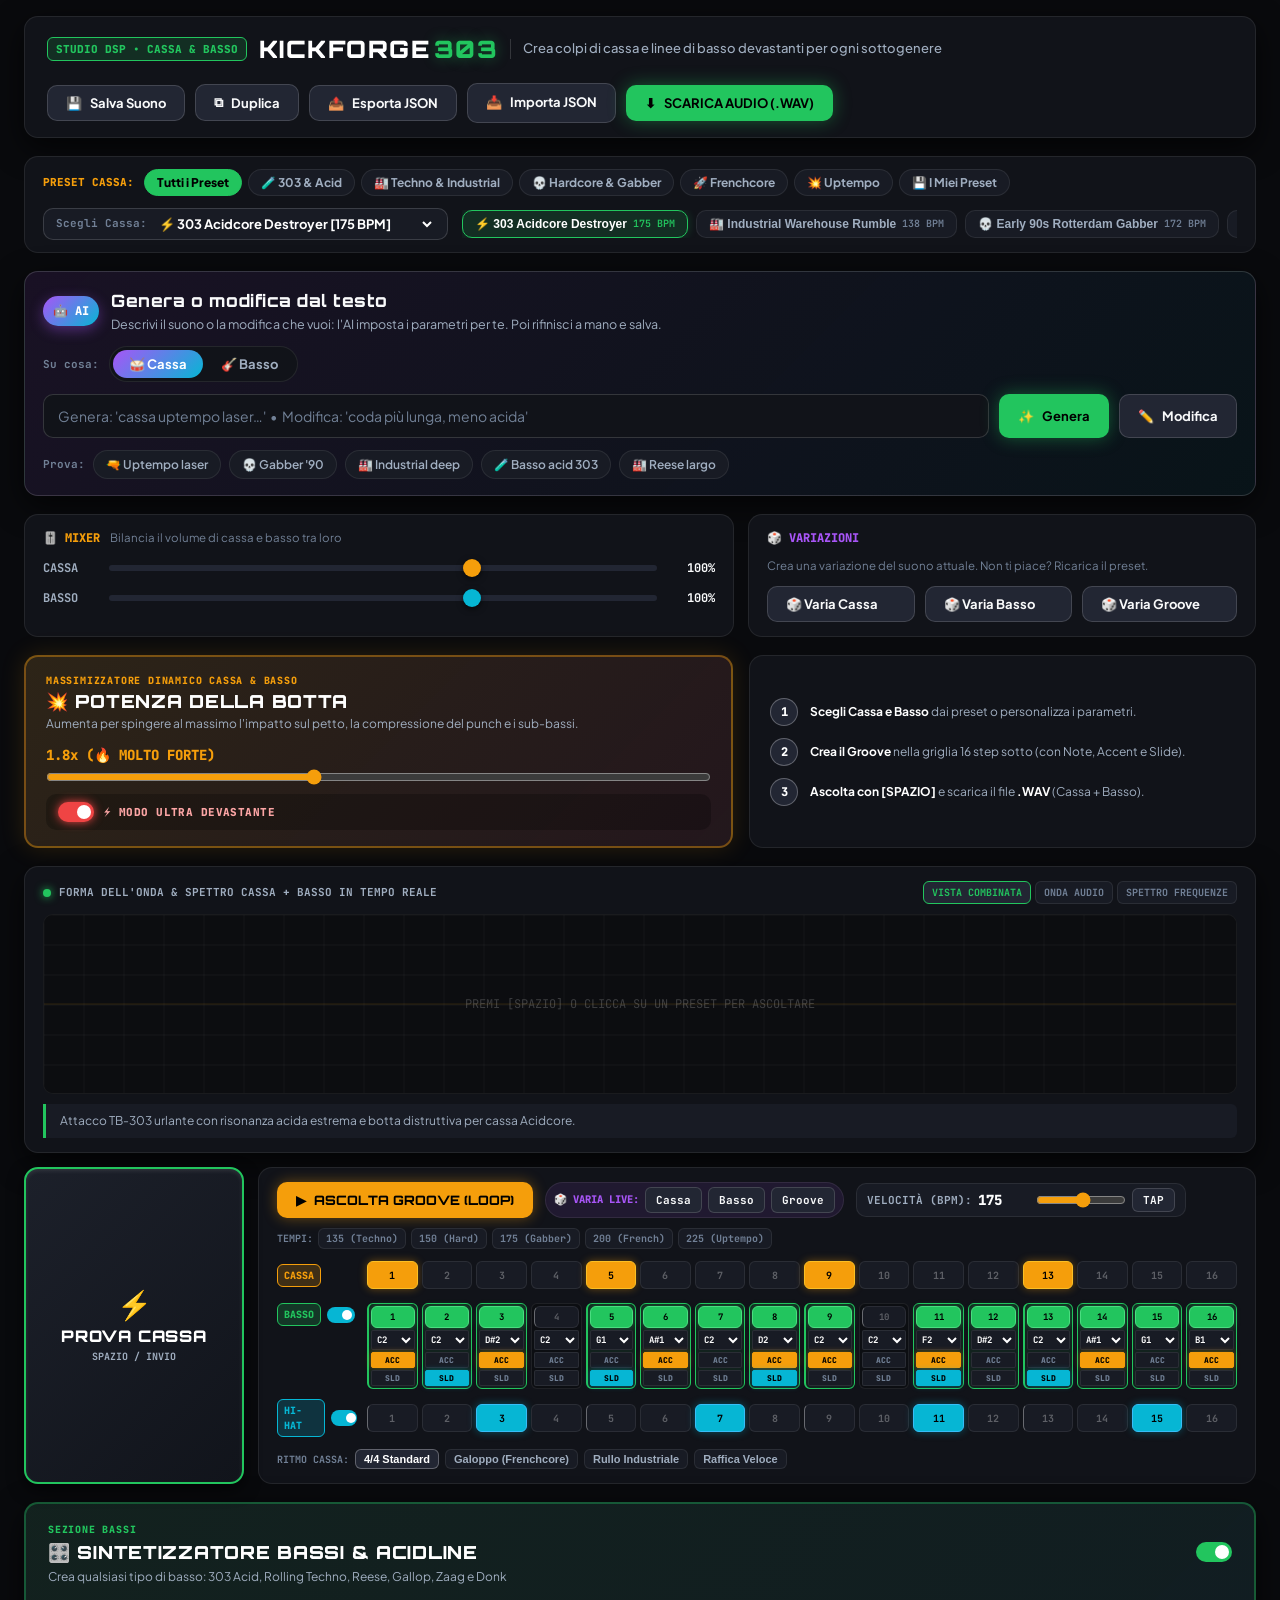
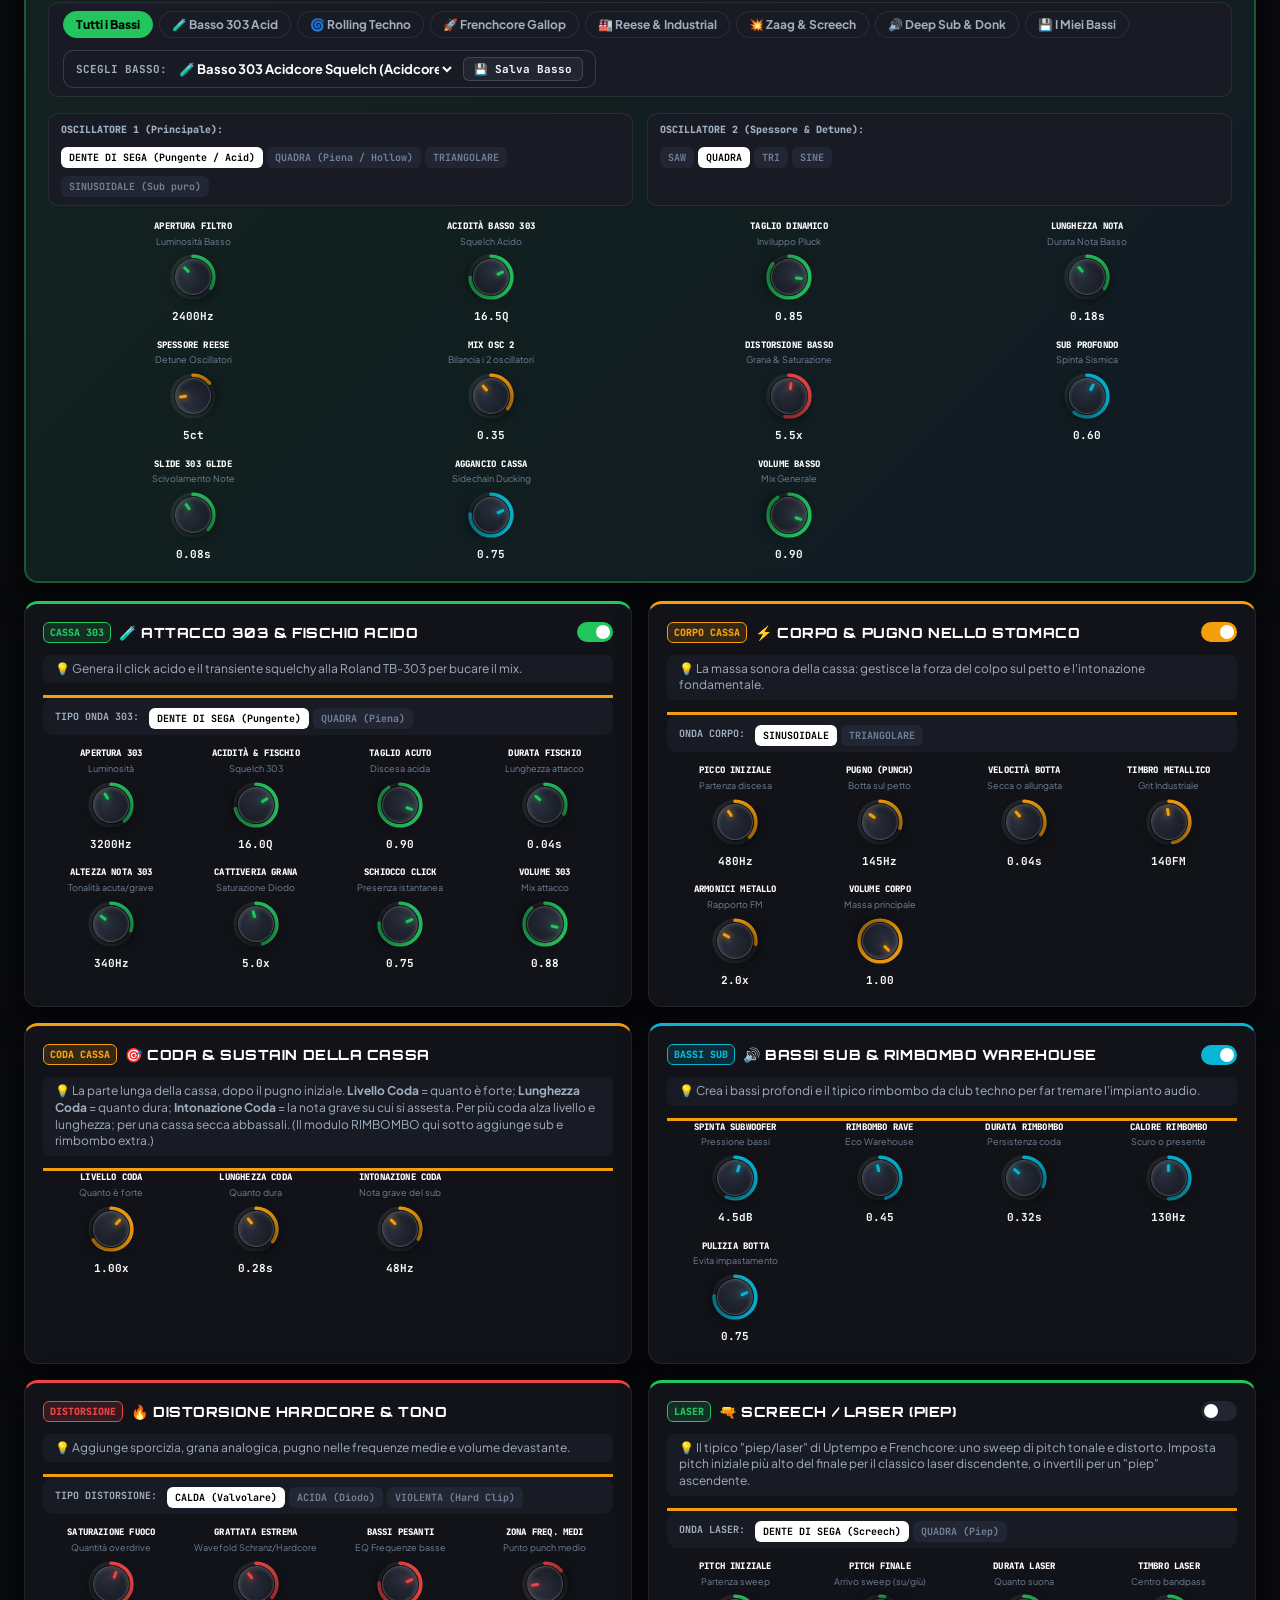
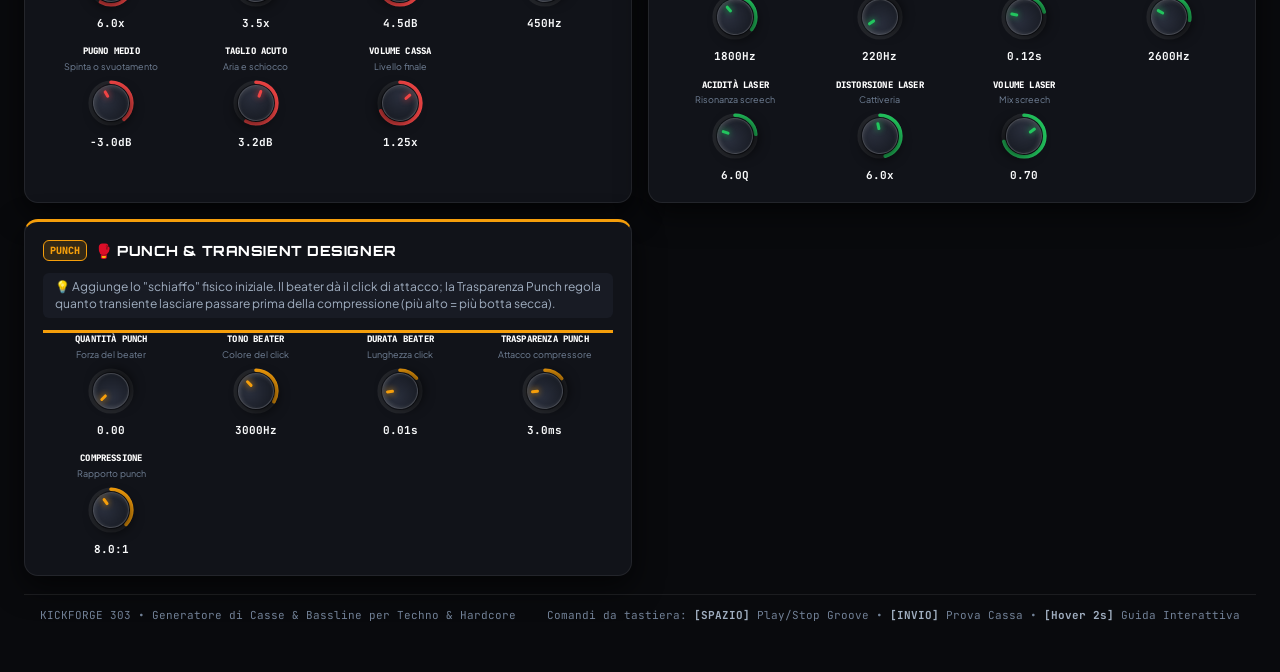
==== commit dc443a51: "Aggiunge "Varia Groove": variazione dell'ordine di pattern (cassa, basso, hi-hat) Nuovo pulsante acc" ====
--- a/index.html
+++ b/index.html
@@ -144,6 +144,7 @@
         <div class="var-buttons">
           <button class="btn btn-secondary var-btn js-variate-kick">🎲 Varia Cassa</button>
           <button class="btn btn-secondary var-btn js-variate-bass">🎲 Varia Basso</button>
+          <button class="btn btn-secondary var-btn js-variate-pattern" title="Cambia l'ordine del groove: pattern di cassa, hi-hat e note/ottave del basso">🎲 Varia Groove</button>
         </div>
       </div>
     </section>
@@ -238,10 +239,11 @@
               <button id="seq-play-btn" class="btn btn-seq-play">
                 <span class="icon">▶</span> ASCOLTA GROOVE (LOOP)
               </button>
-              <div class="seq-live-var" title="Varia il suono mentre il loop gira">
+              <div class="seq-live-var" title="Varia in tempo reale mentre il loop gira">
                 <span class="live-var-label">🎲 VARIA LIVE:</span>
                 <button class="btn btn-mini js-variate-kick">Cassa</button>
                 <button class="btn btn-mini js-variate-bass">Basso</button>
+                <button class="btn btn-mini js-variate-pattern" title="Cambia l'ordine del groove (cassa, basso, hi-hat) in play">Groove</button>
               </div>
               <div class="bpm-control-group">
                 <label for="bpm-input" class="mono-label">VELOCITÀ (BPM):</label>
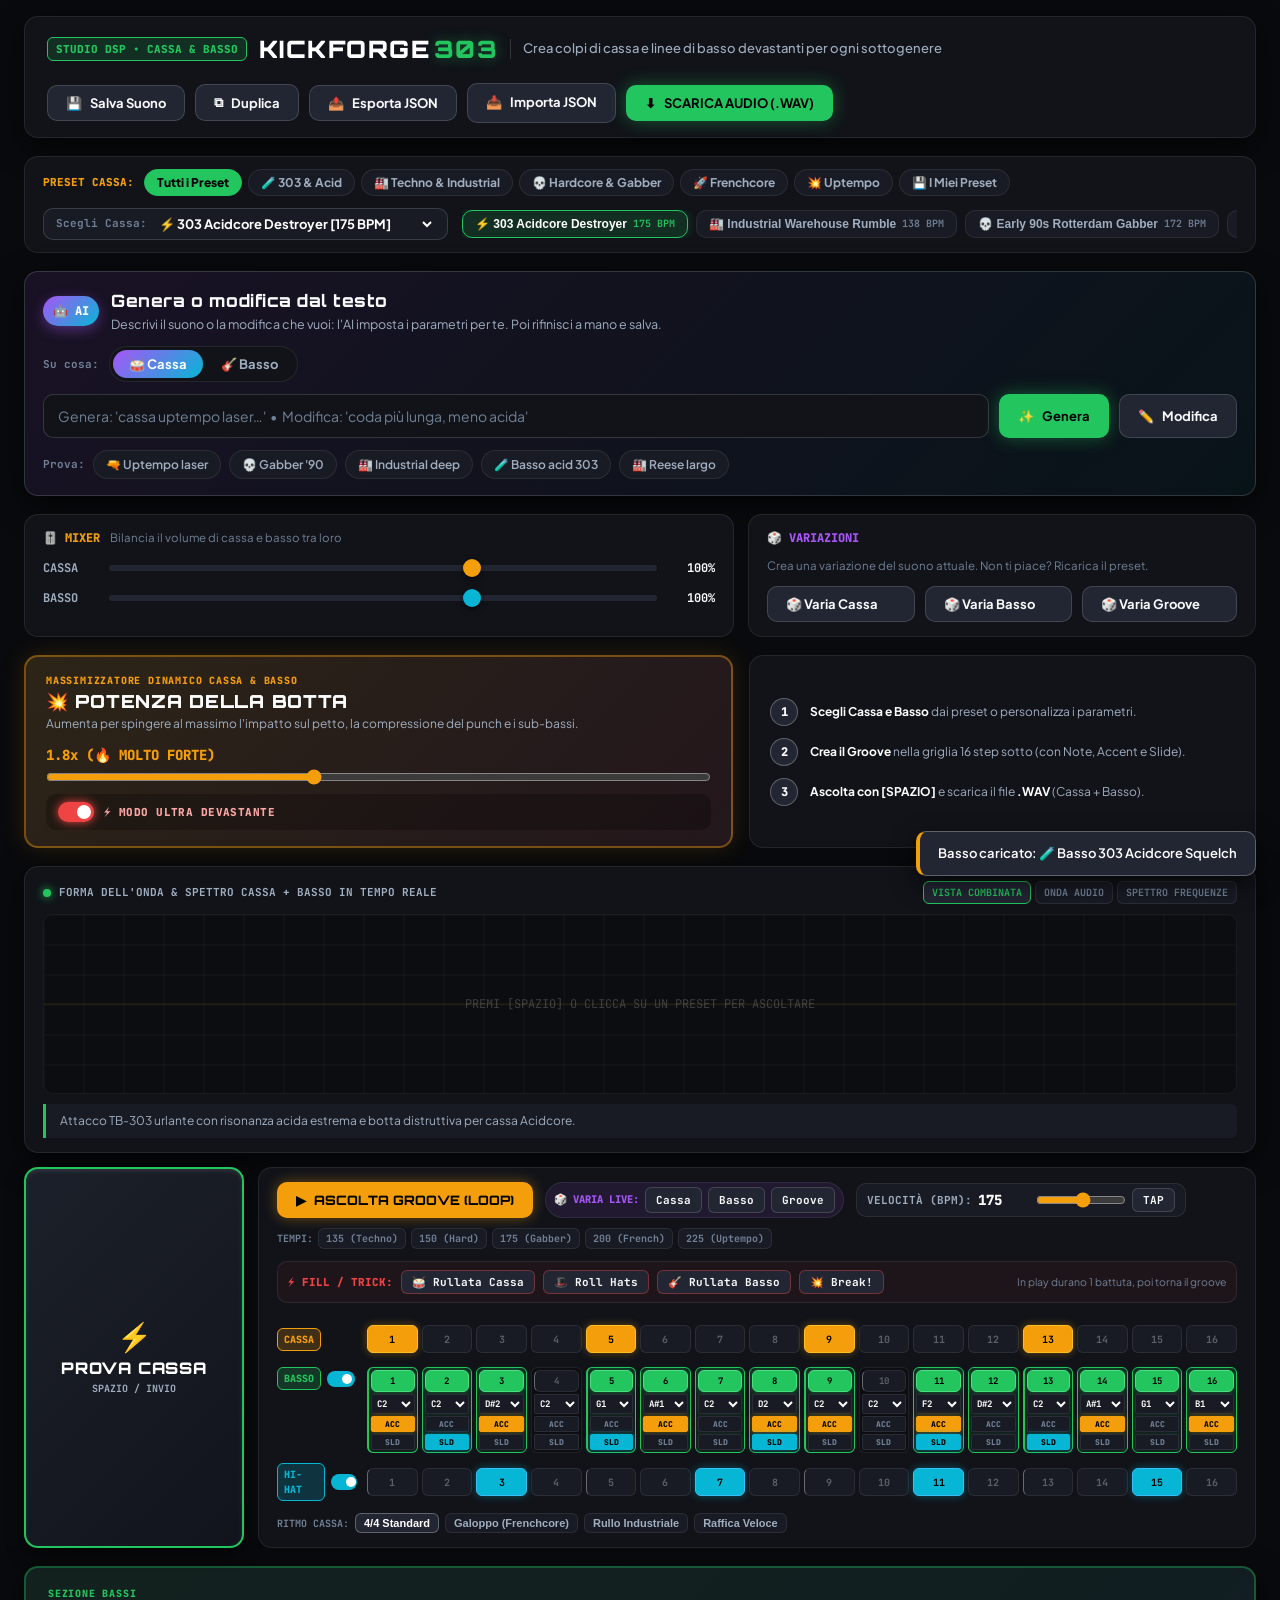
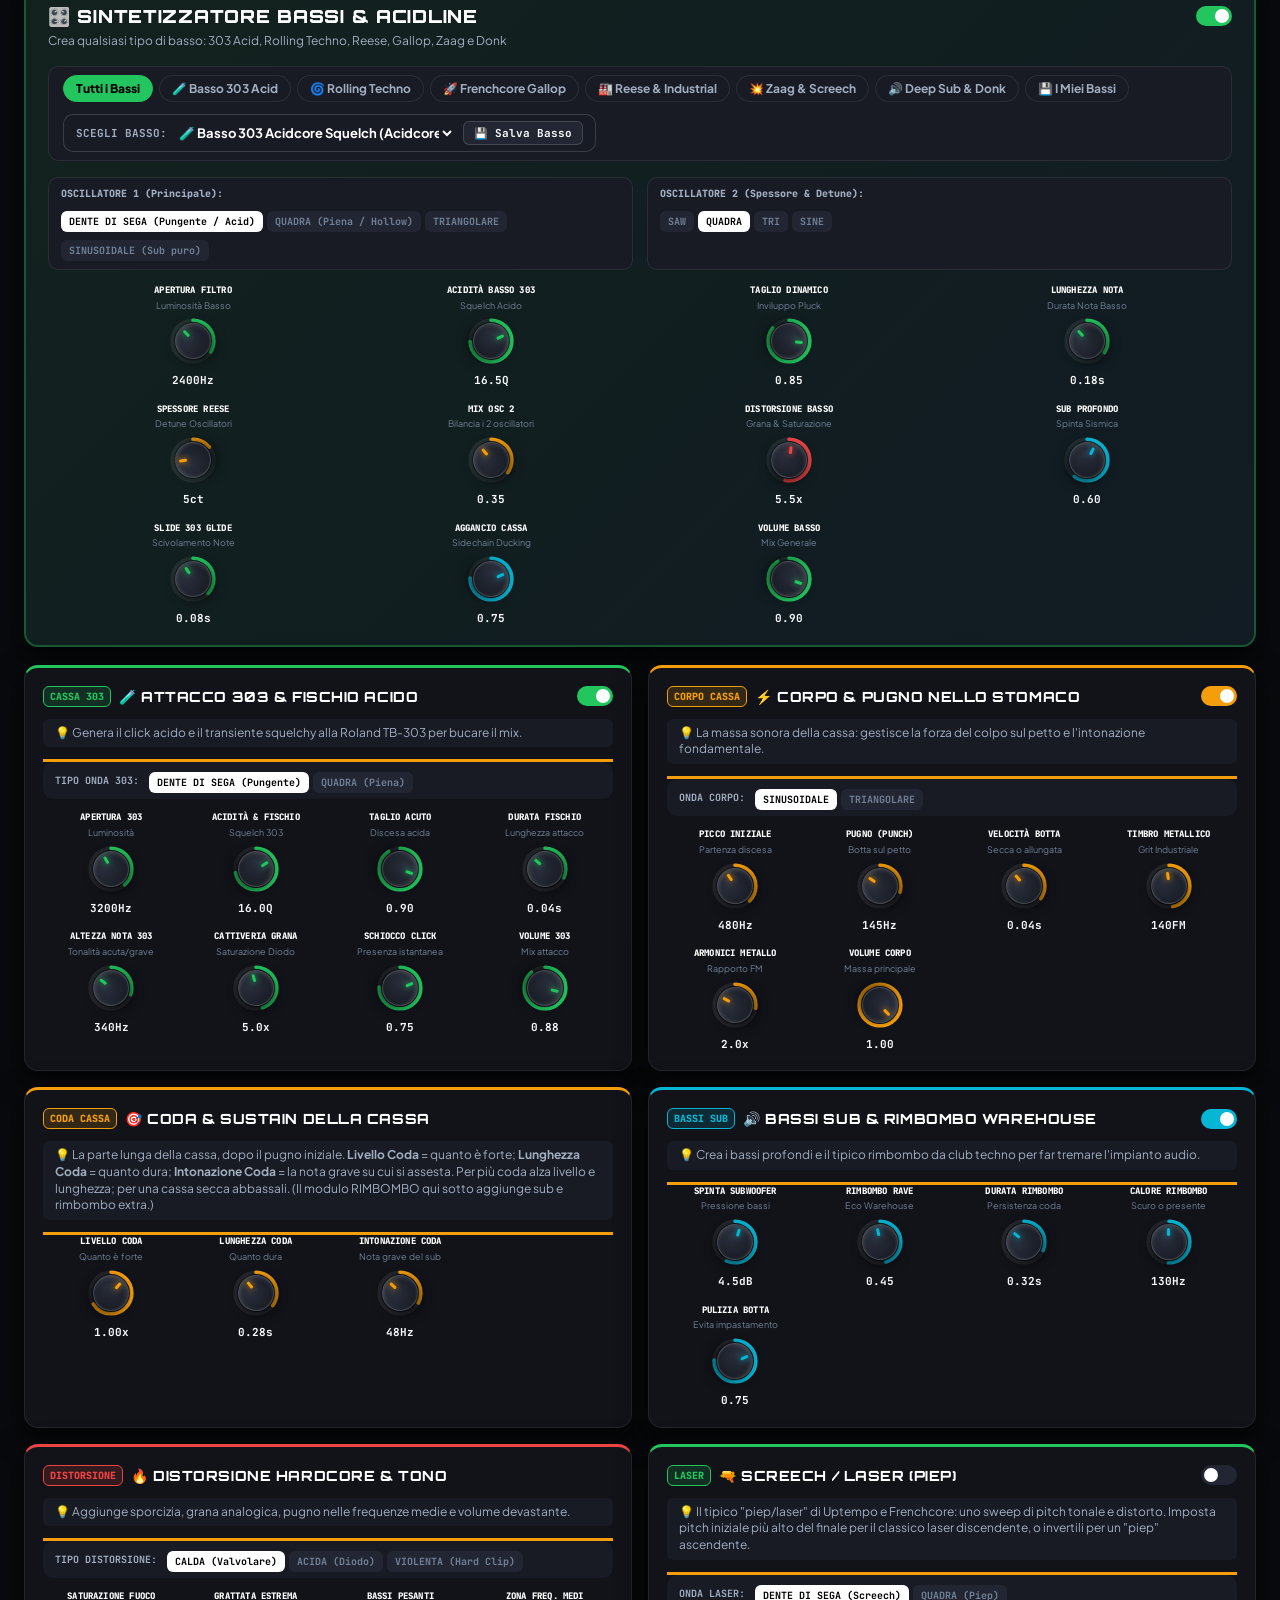
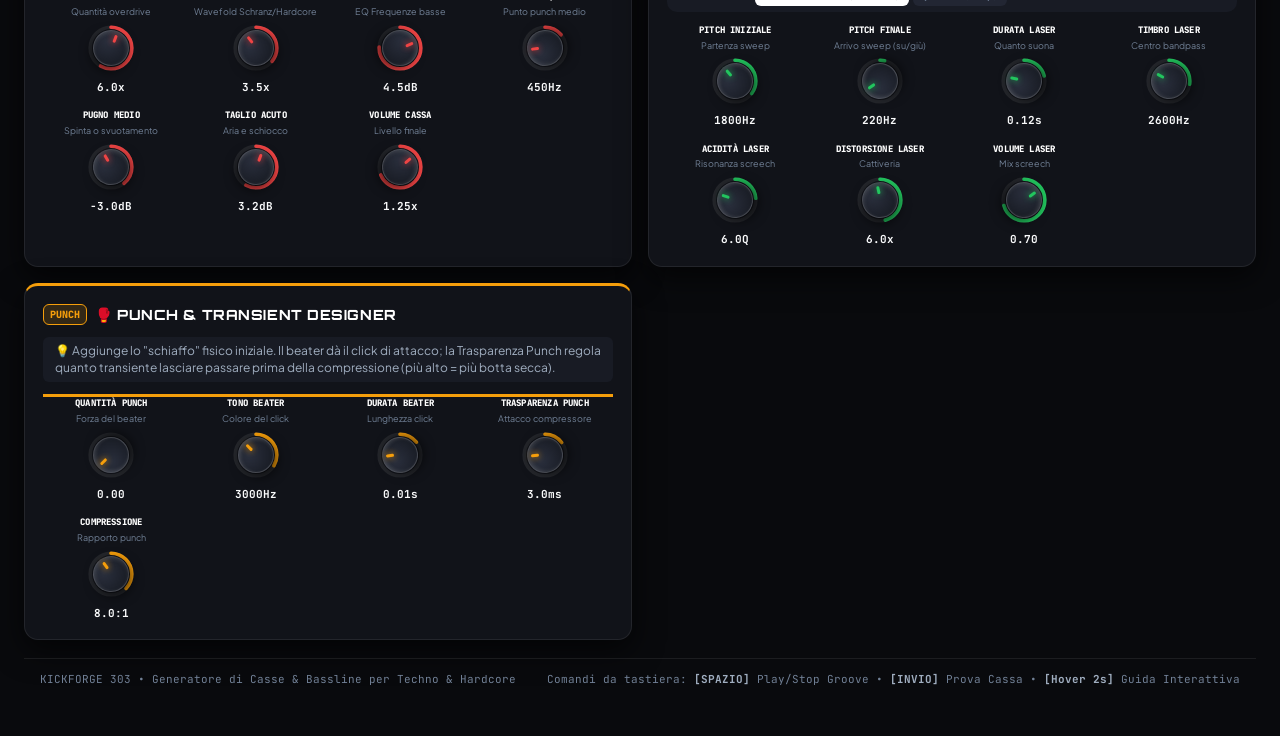
==== commit 1860249d: "Aggiunge tasti FILL / TRICK: variazioni rapide one-shot (cassa/basso/hi-hat) Nuova barra "FILL / TRI" ====
--- a/index.html
+++ b/index.html
@@ -264,6 +264,16 @@
             </div>
           </div>
 
+          <!-- Barra FILL / TRICK: variazioni rapide one-shot -->
+          <div class="seq-fills-bar">
+            <span class="fills-label">⚡ FILL / TRICK:</span>
+            <button class="btn btn-mini fill-btn js-fill-kick" title="Rullata di cassa sull'ultima battuta (build-up)">🥁 Rullata Cassa</button>
+            <button class="btn btn-mini fill-btn js-fill-hats" title="Roll di hi-hat a 16esimi">🎩 Roll Hats</button>
+            <button class="btn btn-mini fill-btn js-fill-bass" title="Rullata di basso con salti d'ottava">🎸 Rullata Basso</button>
+            <button class="btn btn-mini fill-btn js-fill-break" title="Break combinato: cassa + hats + basso">💥 Break!</button>
+            <span class="fills-hint">In play durano 1 battuta, poi torna il groove</span>
+          </div>
+
           <!-- Griglia 16 Step Completa (Cassa, Basso con Note, Hi-Hat) -->
           <div class="step-matrix-wrapper">
             
--- a/style.css
+++ b/style.css
@@ -2050,3 +2050,36 @@
   white-space: nowrap;
 }
 .seq-live-var .btn-mini { padding: 5px 10px; }
+
+.seq-fills-bar {
+  display: flex;
+  align-items: center;
+  gap: 8px;
+  flex-wrap: wrap;
+  padding: 8px 10px;
+  margin-bottom: 10px;
+  background: rgba(239, 68, 68, 0.06);
+  border: 1px solid var(--border-subtle);
+  border-radius: var(--radius-md);
+}
+.fills-label {
+  font-family: var(--font-mono);
+  font-size: 11px;
+  font-weight: 800;
+  color: var(--accent-red);
+  white-space: nowrap;
+}
+.fill-btn {
+  border-color: var(--accent-red-glow);
+}
+.fill-btn:hover {
+  background: rgba(239, 68, 68, 0.15);
+  border-color: var(--accent-red);
+}
+.fill-btn:active { transform: scale(0.96); }
+.fills-hint {
+  font-size: 10.5px;
+  color: var(--text-muted);
+  margin-left: auto;
+}
+@media (max-width: 600px) { .fills-hint { display: none; } }
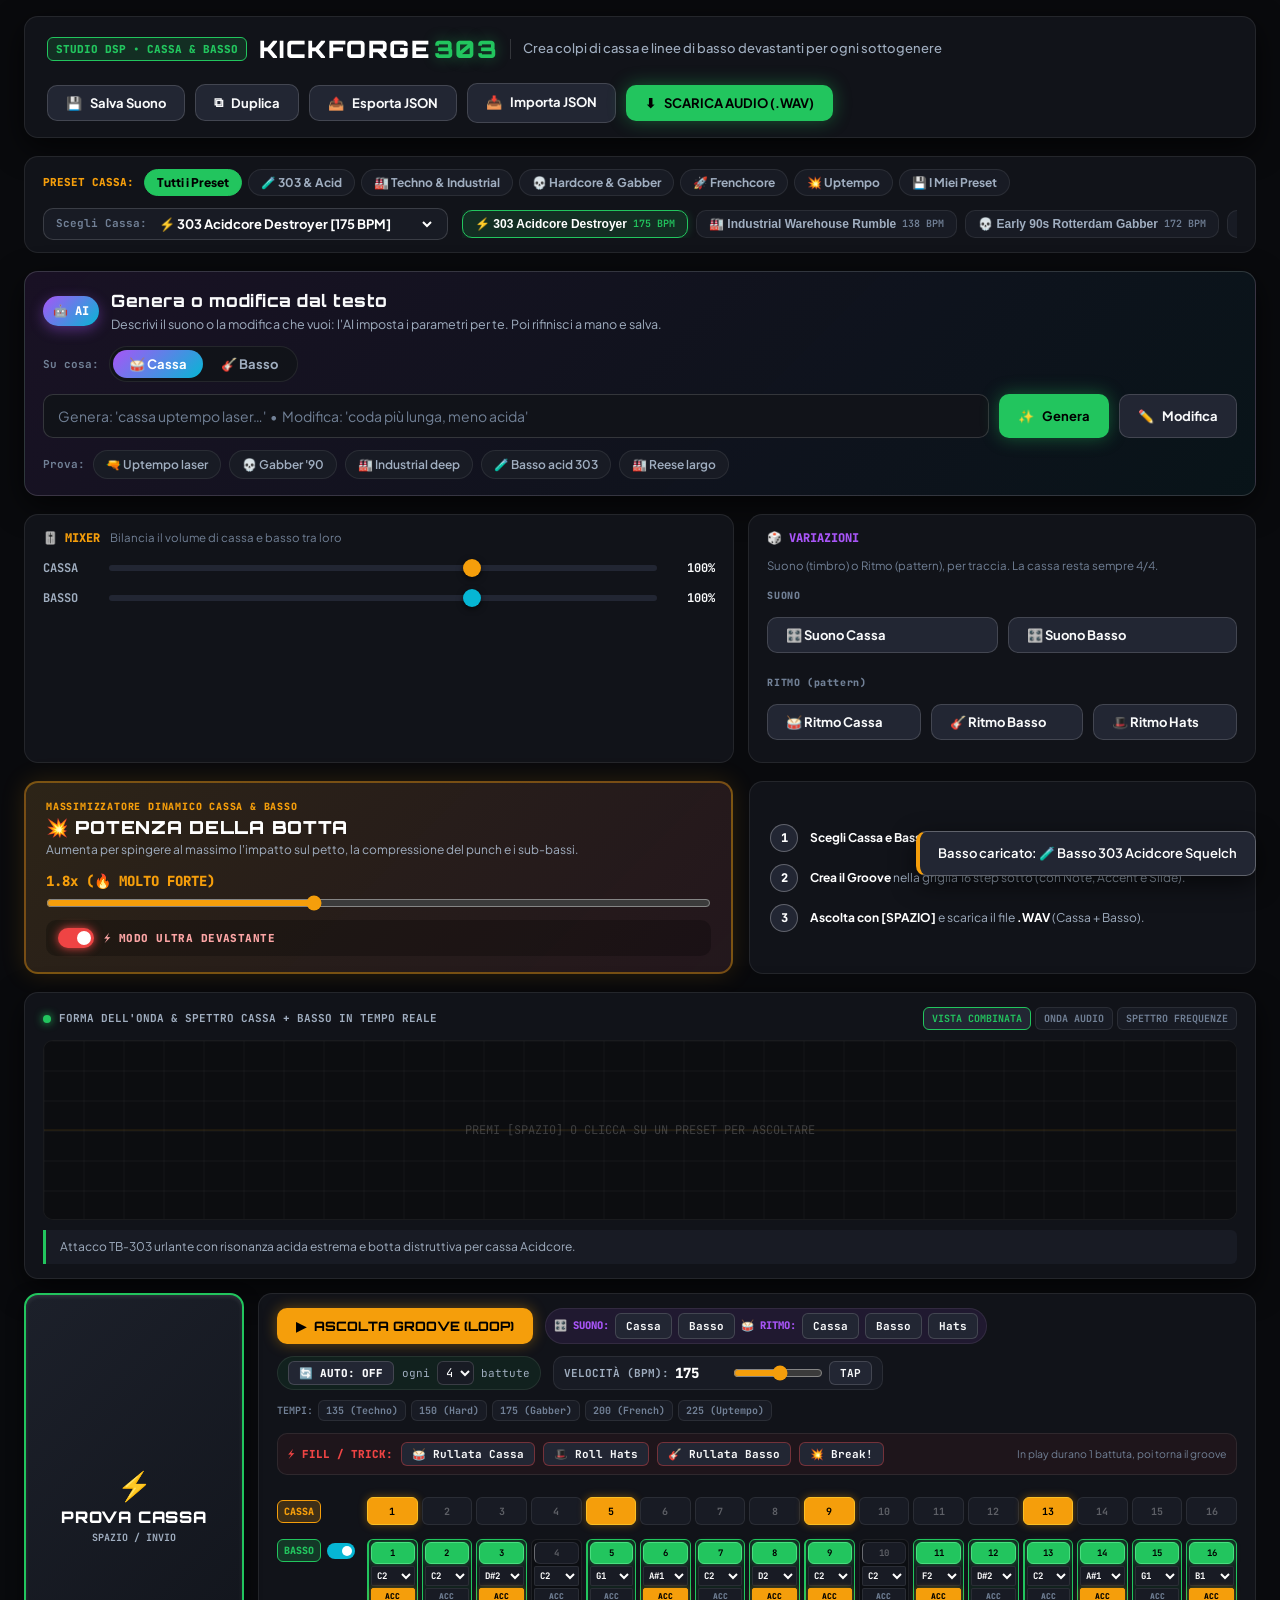
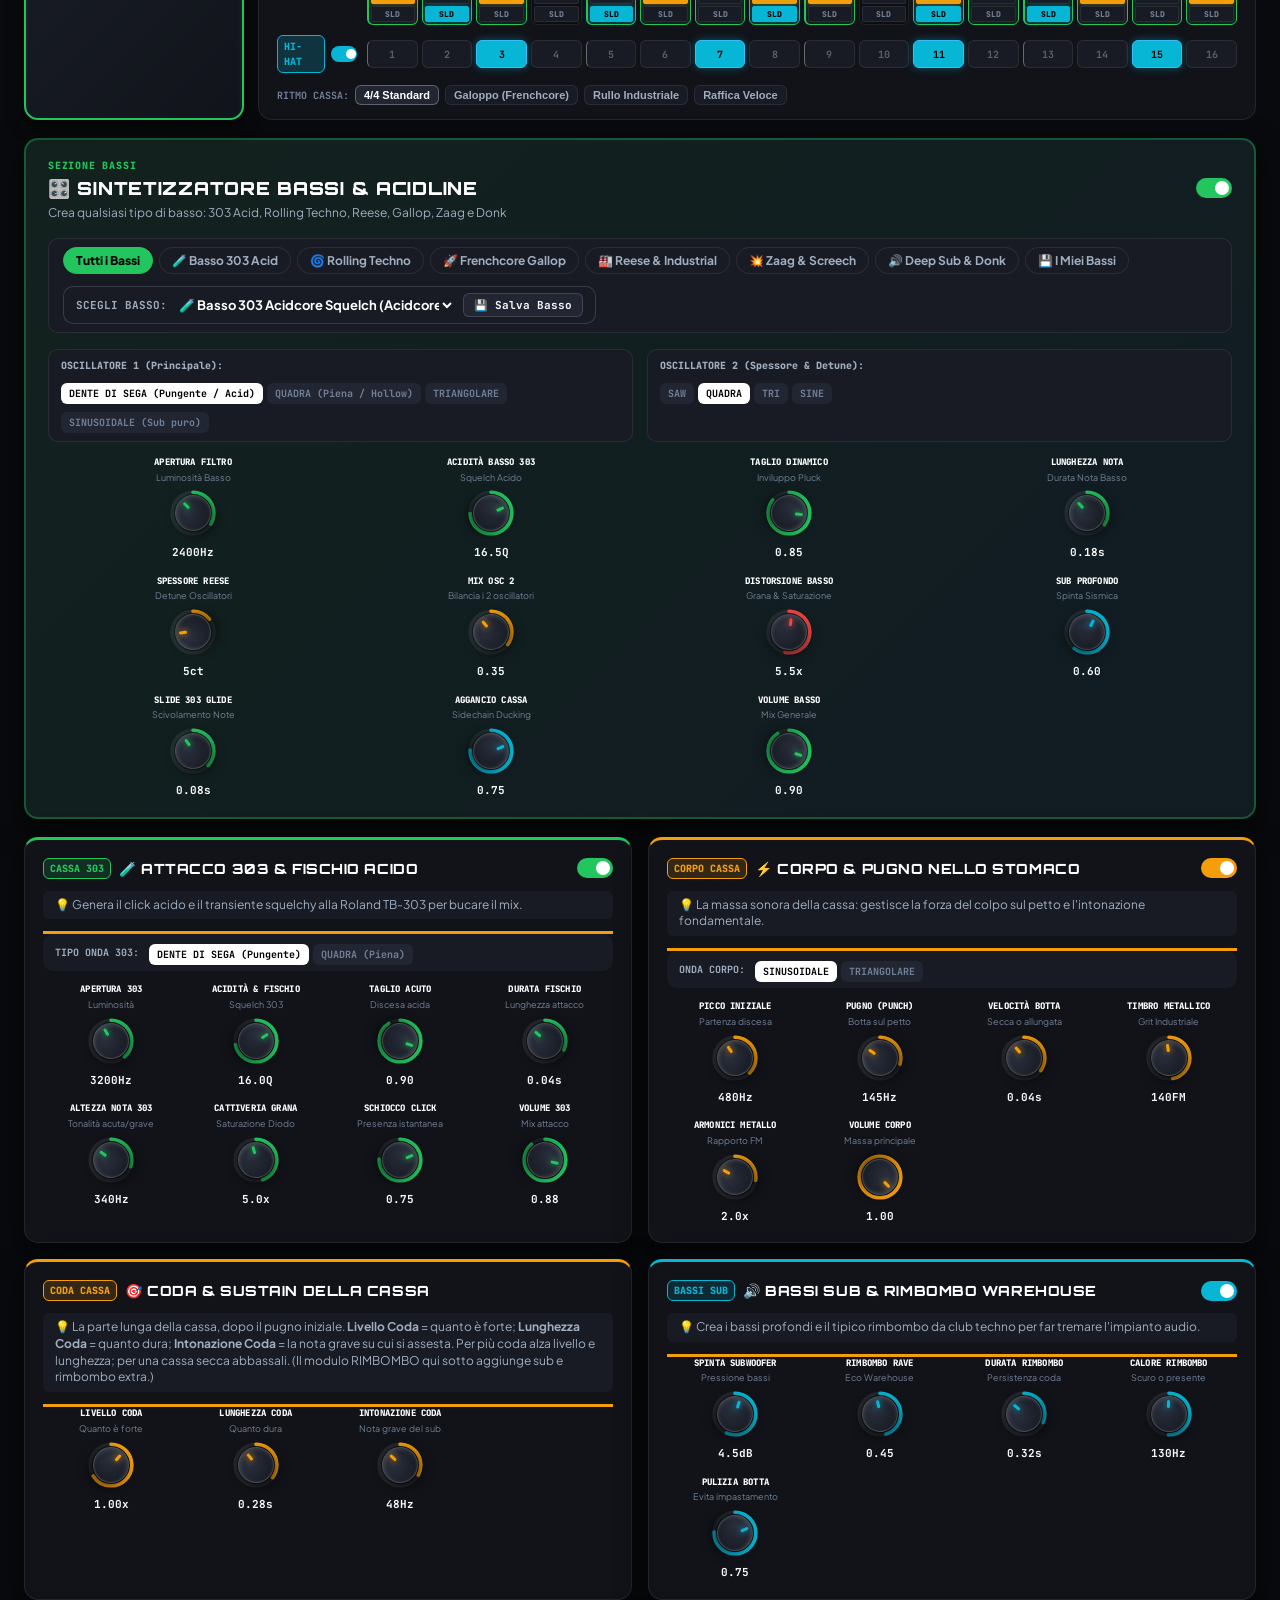
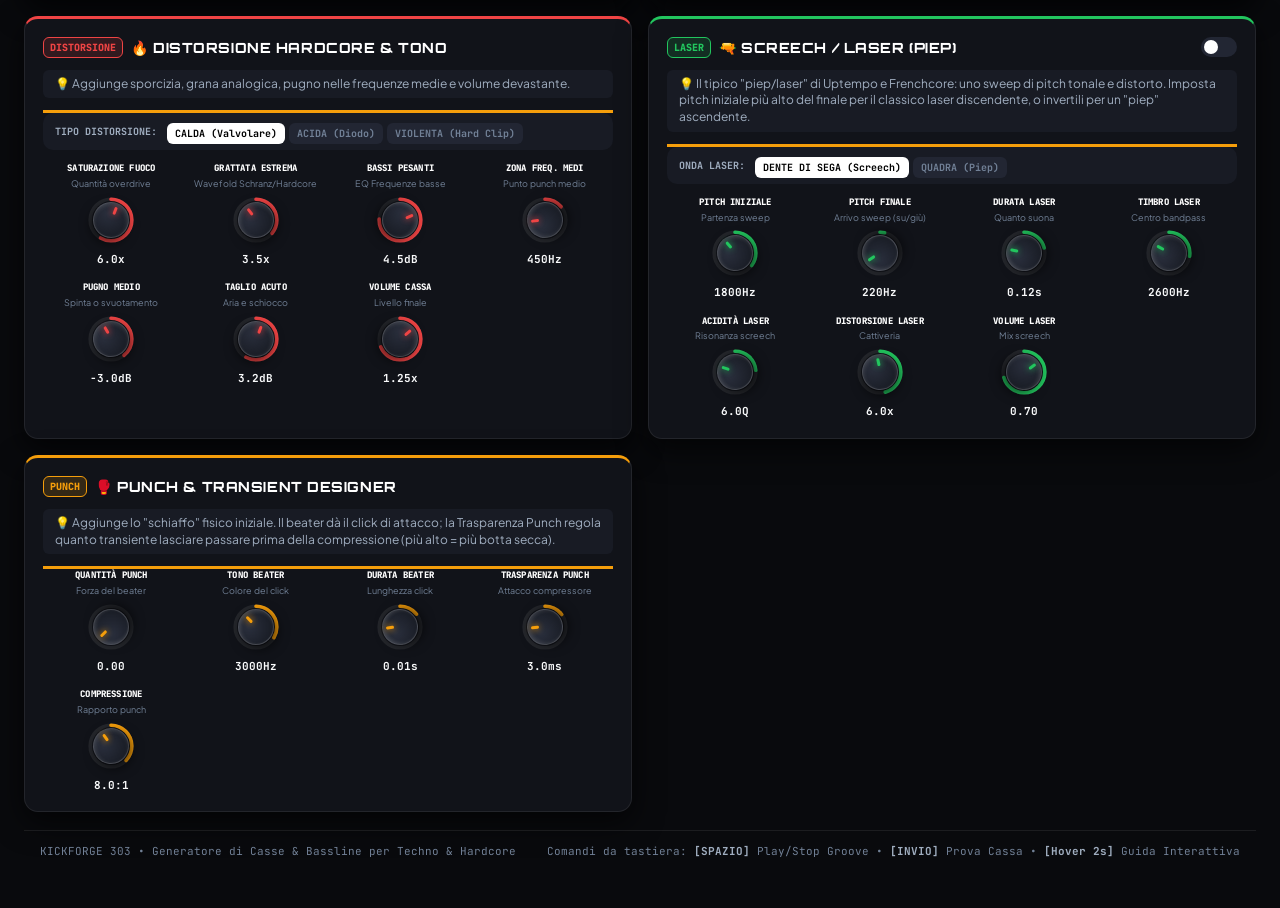
==== commit 4fc82376: "Ritmo per traccia (cassa/basso/hats) + modalità AUTO groove - Variazione del RITMO divisa per tracci" ====
--- a/index.html
+++ b/index.html
@@ -139,12 +139,18 @@
       <div class="var-block">
         <div class="mixer-head">
           <span class="var-tag">🎲 VARIAZIONI</span>
-          <span class="mixer-hint">Crea una variazione del suono attuale. Non ti piace? Ricarica il preset.</span>
-        </div>
+          <span class="mixer-hint">Suono (timbro) o Ritmo (pattern), per traccia. La cassa resta sempre 4/4.</span>
+        </div>
+        <div class="var-row-label">SUONO</div>
         <div class="var-buttons">
-          <button class="btn btn-secondary var-btn js-variate-kick">🎲 Varia Cassa</button>
-          <button class="btn btn-secondary var-btn js-variate-bass">🎲 Varia Basso</button>
-          <button class="btn btn-secondary var-btn js-variate-pattern" title="Cambia l'ordine del groove: pattern di cassa, hi-hat e note/ottave del basso">🎲 Varia Groove</button>
+          <button class="btn btn-secondary var-btn js-variate-kick">🎛️ Suono Cassa</button>
+          <button class="btn btn-secondary var-btn js-variate-bass">🎛️ Suono Basso</button>
+        </div>
+        <div class="var-row-label">RITMO (pattern)</div>
+        <div class="var-buttons">
+          <button class="btn btn-secondary var-btn js-ritmo-kick" title="Varia il ritmo della cassa mantenendo il 4/4">🥁 Ritmo Cassa</button>
+          <button class="btn btn-secondary var-btn js-ritmo-bass" title="Varia note e ottave del basso">🎸 Ritmo Basso</button>
+          <button class="btn btn-secondary var-btn js-ritmo-hats" title="Varia il pattern degli hi-hat">🎩 Ritmo Hats</button>
         </div>
       </div>
     </section>
@@ -240,10 +246,23 @@
                 <span class="icon">▶</span> ASCOLTA GROOVE (LOOP)
               </button>
               <div class="seq-live-var" title="Varia in tempo reale mentre il loop gira">
-                <span class="live-var-label">🎲 VARIA LIVE:</span>
+                <span class="live-var-label">🎛️ SUONO:</span>
                 <button class="btn btn-mini js-variate-kick">Cassa</button>
                 <button class="btn btn-mini js-variate-bass">Basso</button>
-                <button class="btn btn-mini js-variate-pattern" title="Cambia l'ordine del groove (cassa, basso, hi-hat) in play">Groove</button>
+                <span class="live-var-label">🥁 RITMO:</span>
+                <button class="btn btn-mini js-ritmo-kick">Cassa</button>
+                <button class="btn btn-mini js-ritmo-bass">Basso</button>
+                <button class="btn btn-mini js-ritmo-hats">Hats</button>
+              </div>
+              <div class="seq-auto" title="Cambia il groove automaticamente ogni N battute (la cassa resta sempre 4/4)">
+                <button id="auto-toggle-btn" class="btn btn-mini auto-btn">🔄 AUTO: OFF</button>
+                <label class="auto-interval-label">ogni
+                  <select id="auto-interval" class="auto-interval-select">
+                    <option value="2">2</option>
+                    <option value="4" selected>4</option>
+                    <option value="8">8</option>
+                  </select> battute
+                </label>
               </div>
               <div class="bpm-control-group">
                 <label for="bpm-input" class="mono-label">VELOCITÀ (BPM):</label>
--- a/style.css
+++ b/style.css
@@ -2030,8 +2030,47 @@
   text-align: right;
 }
 
-.var-buttons { display: flex; gap: 10px; flex-wrap: wrap; }
-.var-btn { flex: 1 1 auto; min-width: 130px; }
+.var-buttons { display: flex; gap: 10px; flex-wrap: wrap; margin-bottom: 8px; }
+.var-btn { flex: 1 1 auto; min-width: 120px; }
+.var-row-label {
+  font-family: var(--font-mono);
+  font-size: 10px;
+  font-weight: 800;
+  letter-spacing: 0.6px;
+  color: var(--text-muted);
+  margin: 2px 0;
+}
+
+.seq-auto {
+  display: inline-flex;
+  align-items: center;
+  gap: 8px;
+  padding: 4px 10px;
+  background: rgba(34, 197, 94, 0.08);
+  border: 1px solid var(--border-subtle);
+  border-radius: var(--radius-full);
+}
+.auto-btn { font-weight: 800; white-space: nowrap; }
+.auto-btn.active {
+  background: var(--accent-303);
+  color: #05130a;
+  border-color: var(--accent-303);
+}
+.auto-interval-label {
+  font-family: var(--font-mono);
+  font-size: 11px;
+  color: var(--text-secondary);
+  white-space: nowrap;
+}
+.auto-interval-select {
+  background: var(--bg-surface-2);
+  color: var(--text-primary);
+  border: 1px solid var(--border-medium);
+  border-radius: var(--radius-sm);
+  padding: 2px 4px;
+  font-family: var(--font-mono);
+  font-size: 12px;
+}
 
 .seq-live-var {
   display: inline-flex;
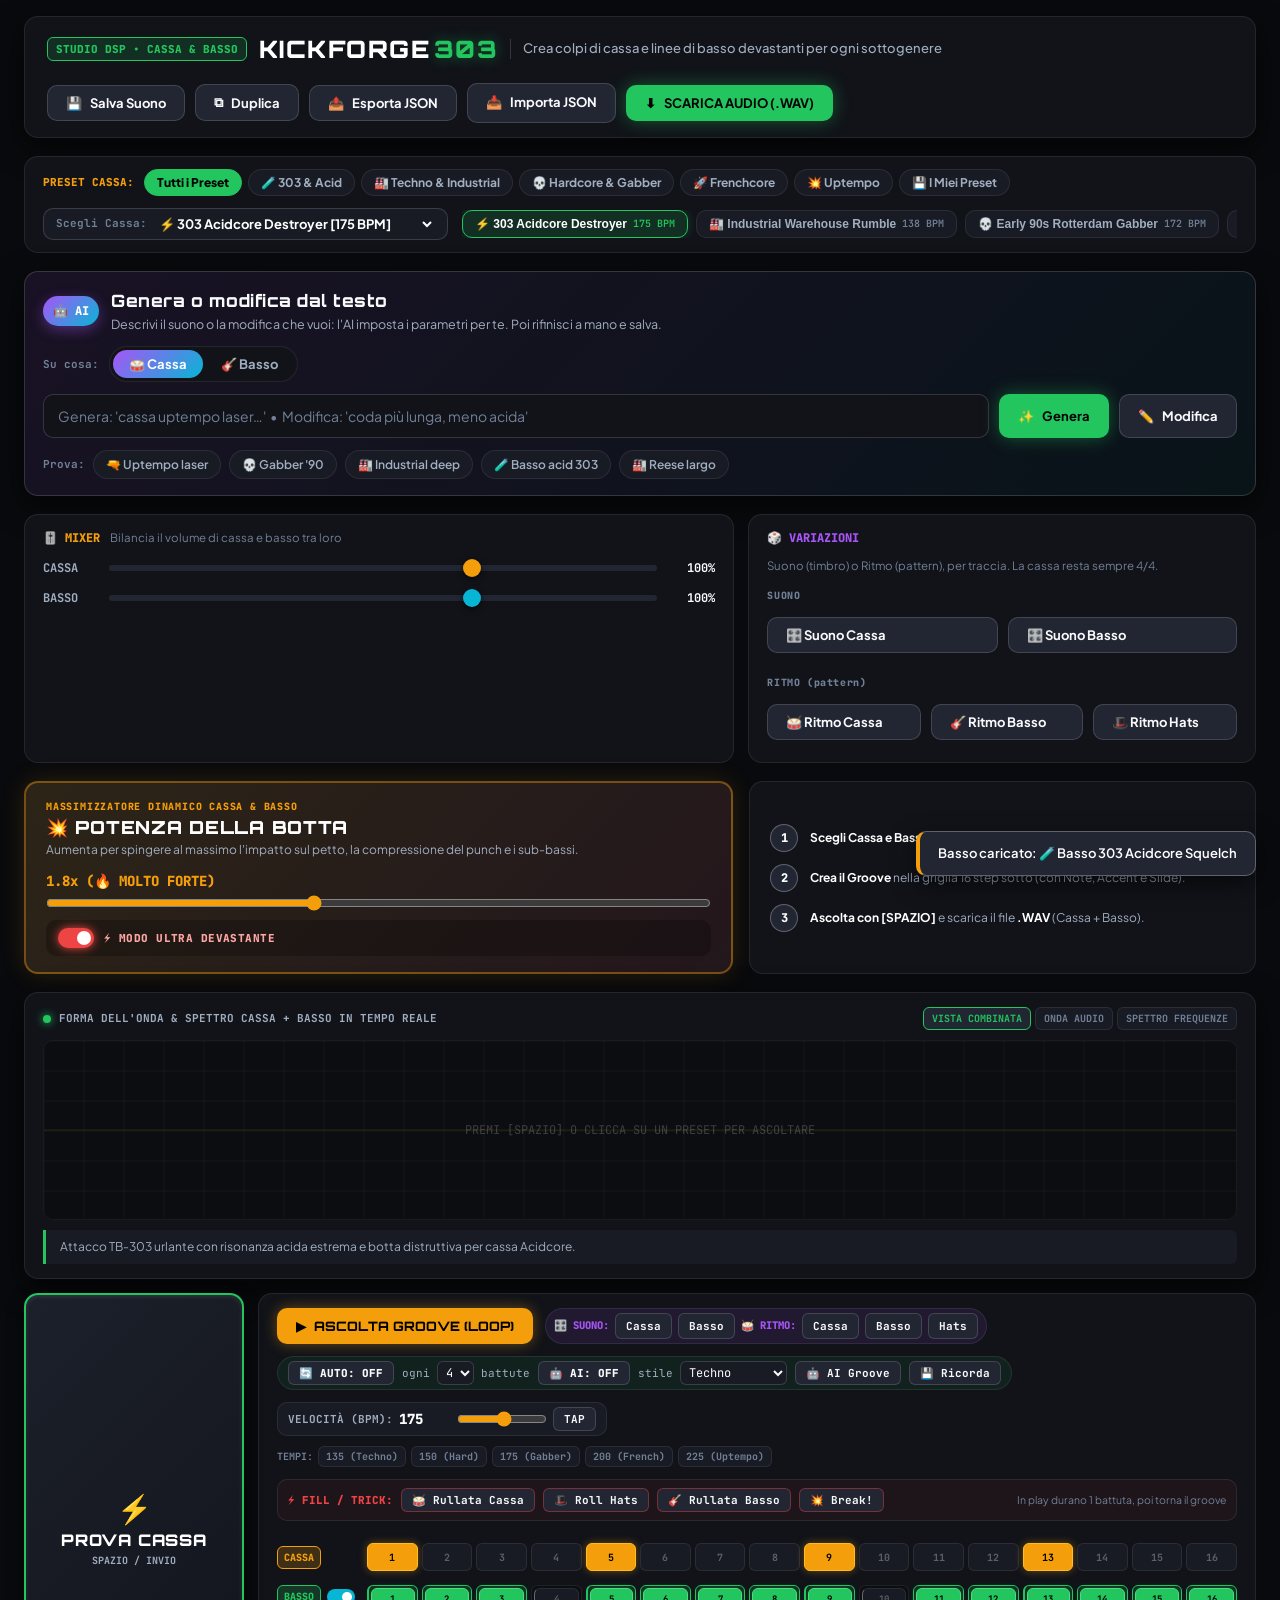
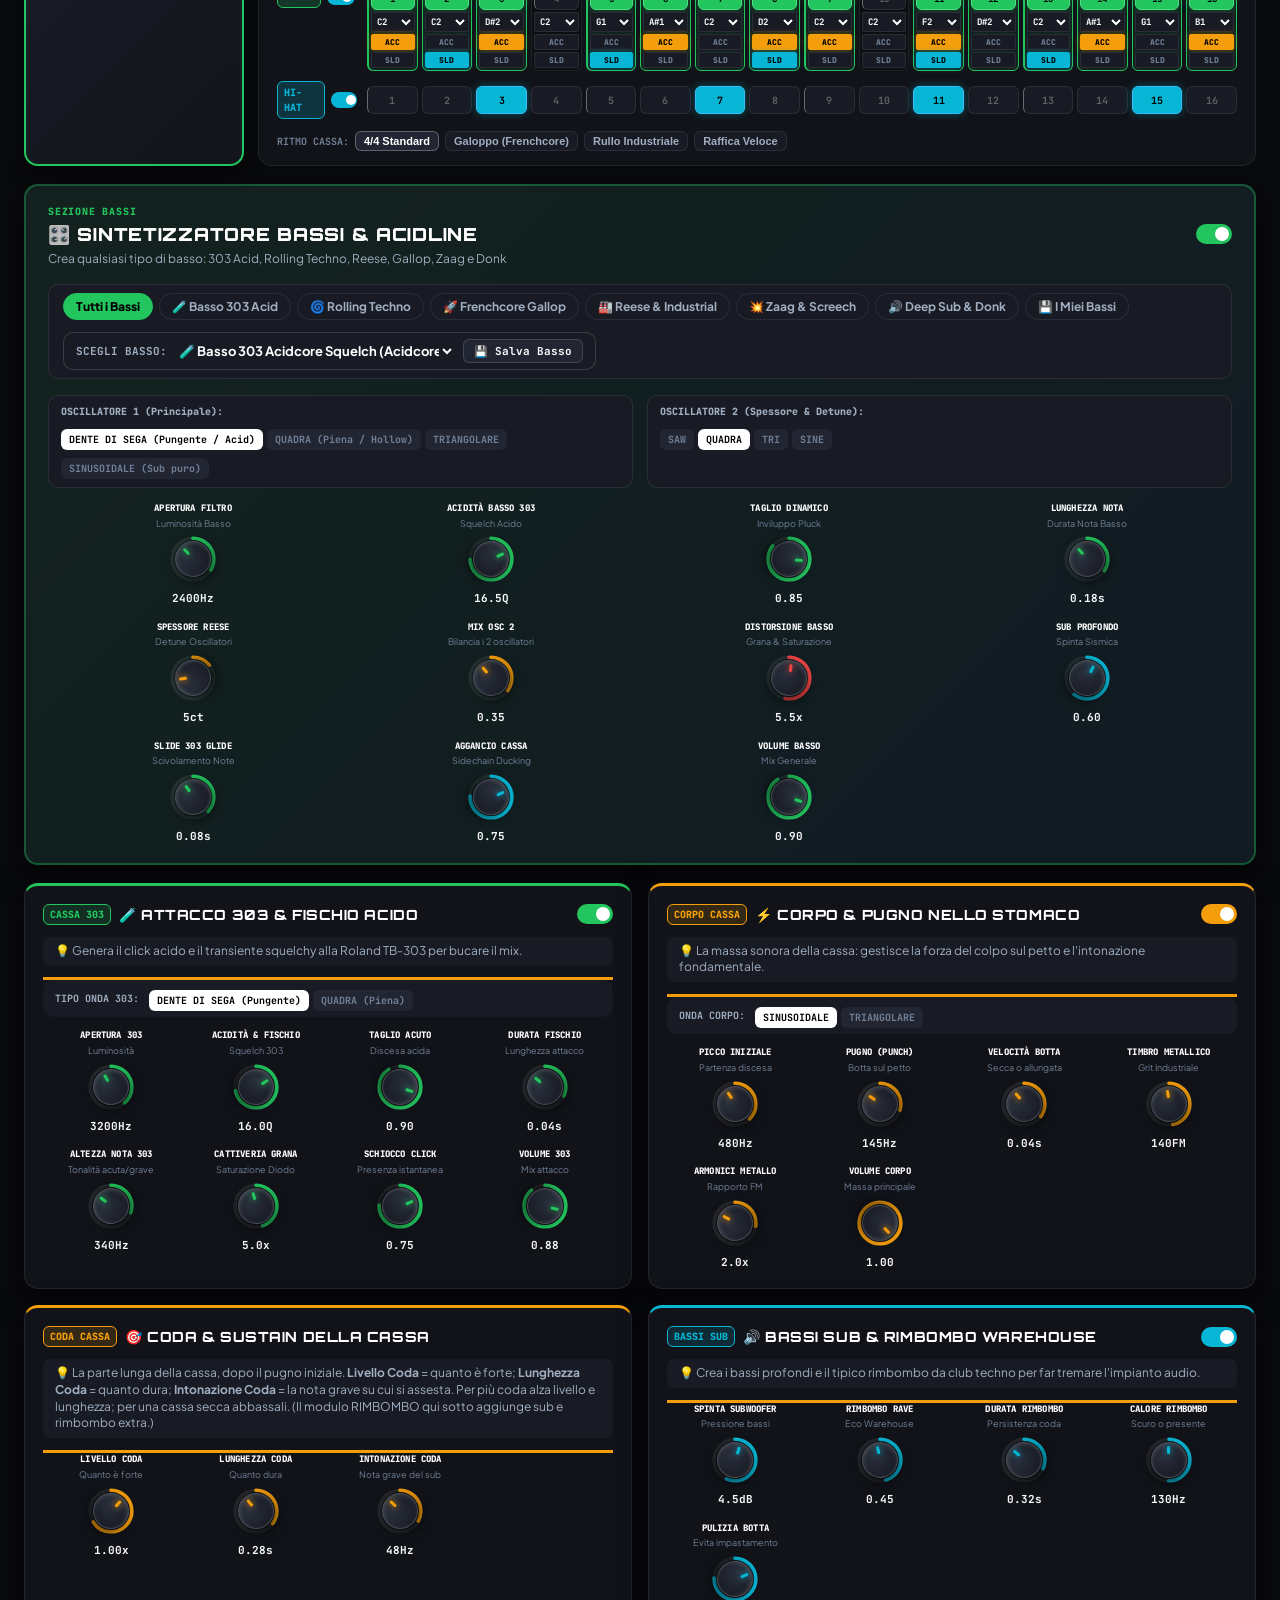
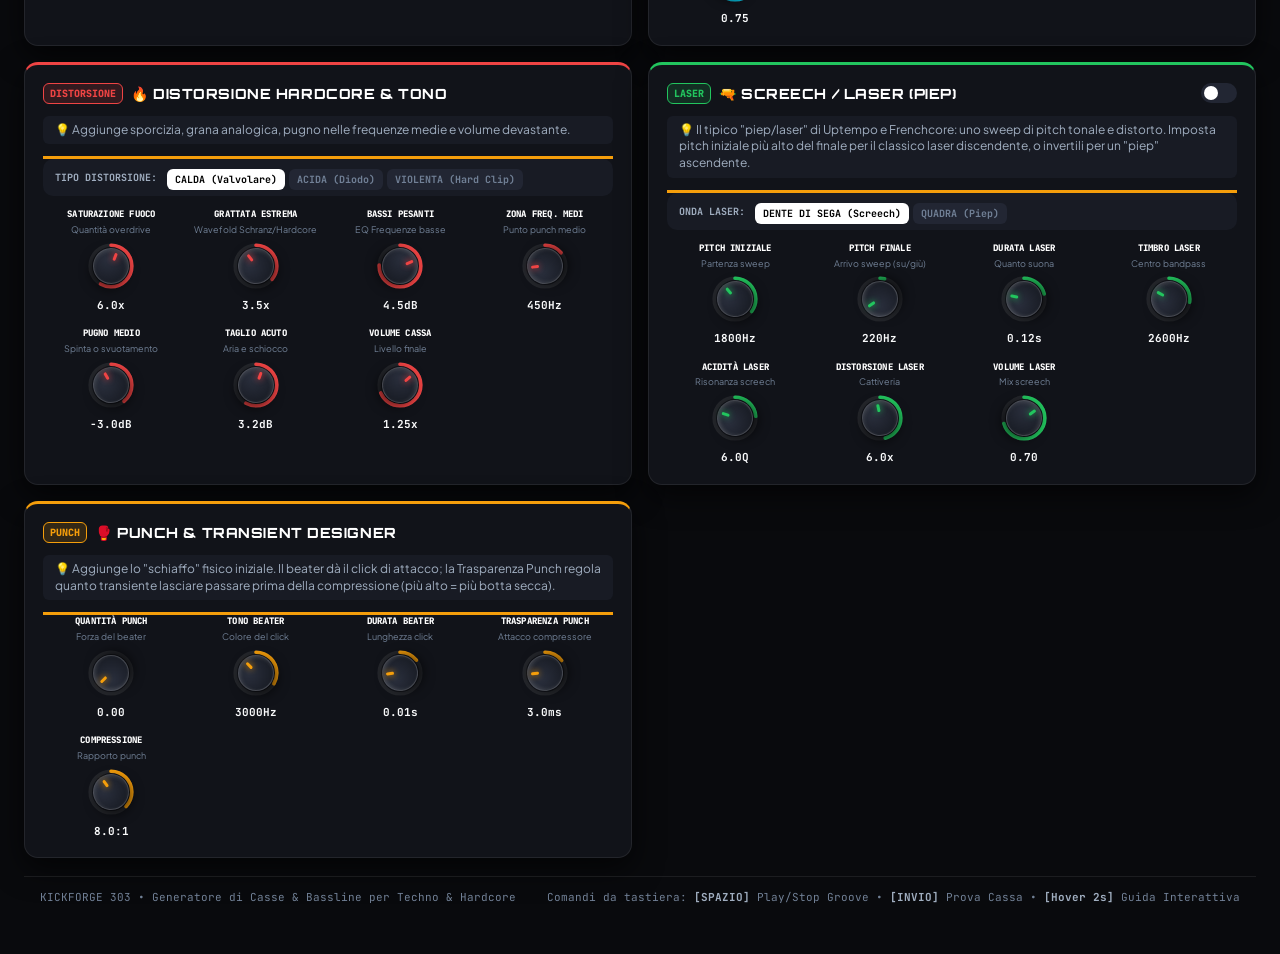
==== commit 1754dae0: "AI evolve il groove in AUTO + memoria dei groove che si accumula - Serverless: nuovo target "groove"" ====
--- a/index.html
+++ b/index.html
@@ -263,6 +263,20 @@
                     <option value="8">8</option>
                   </select> battute
                 </label>
+                <button id="auto-ai-btn" class="btn btn-mini auto-btn" title="In AUTO, fai evolvere il groove con l'AI invece che a caso">🤖 AI: OFF</button>
+                <label class="auto-interval-label">stile
+                  <select id="auto-subgenre" class="auto-interval-select">
+                    <option value="techno" selected>Techno</option>
+                    <option value="hard techno">Hard Techno</option>
+                    <option value="acidcore">Acidcore</option>
+                    <option value="gabber">Gabber</option>
+                    <option value="frenchcore">Frenchcore</option>
+                    <option value="uptempo">Uptempo</option>
+                    <option value="industrial">Industrial</option>
+                  </select>
+                </label>
+                <button class="btn btn-mini js-ai-groove" title="Chiedi subito un groove all'AI">🤖 AI Groove</button>
+                <button class="btn btn-mini js-remember-groove" title="Ricorda questo groove: l'AI evolverà da qui">💾 Ricorda</button>
               </div>
               <div class="bpm-control-group">
                 <label for="bpm-input" class="mono-label">VELOCITÀ (BPM):</label>
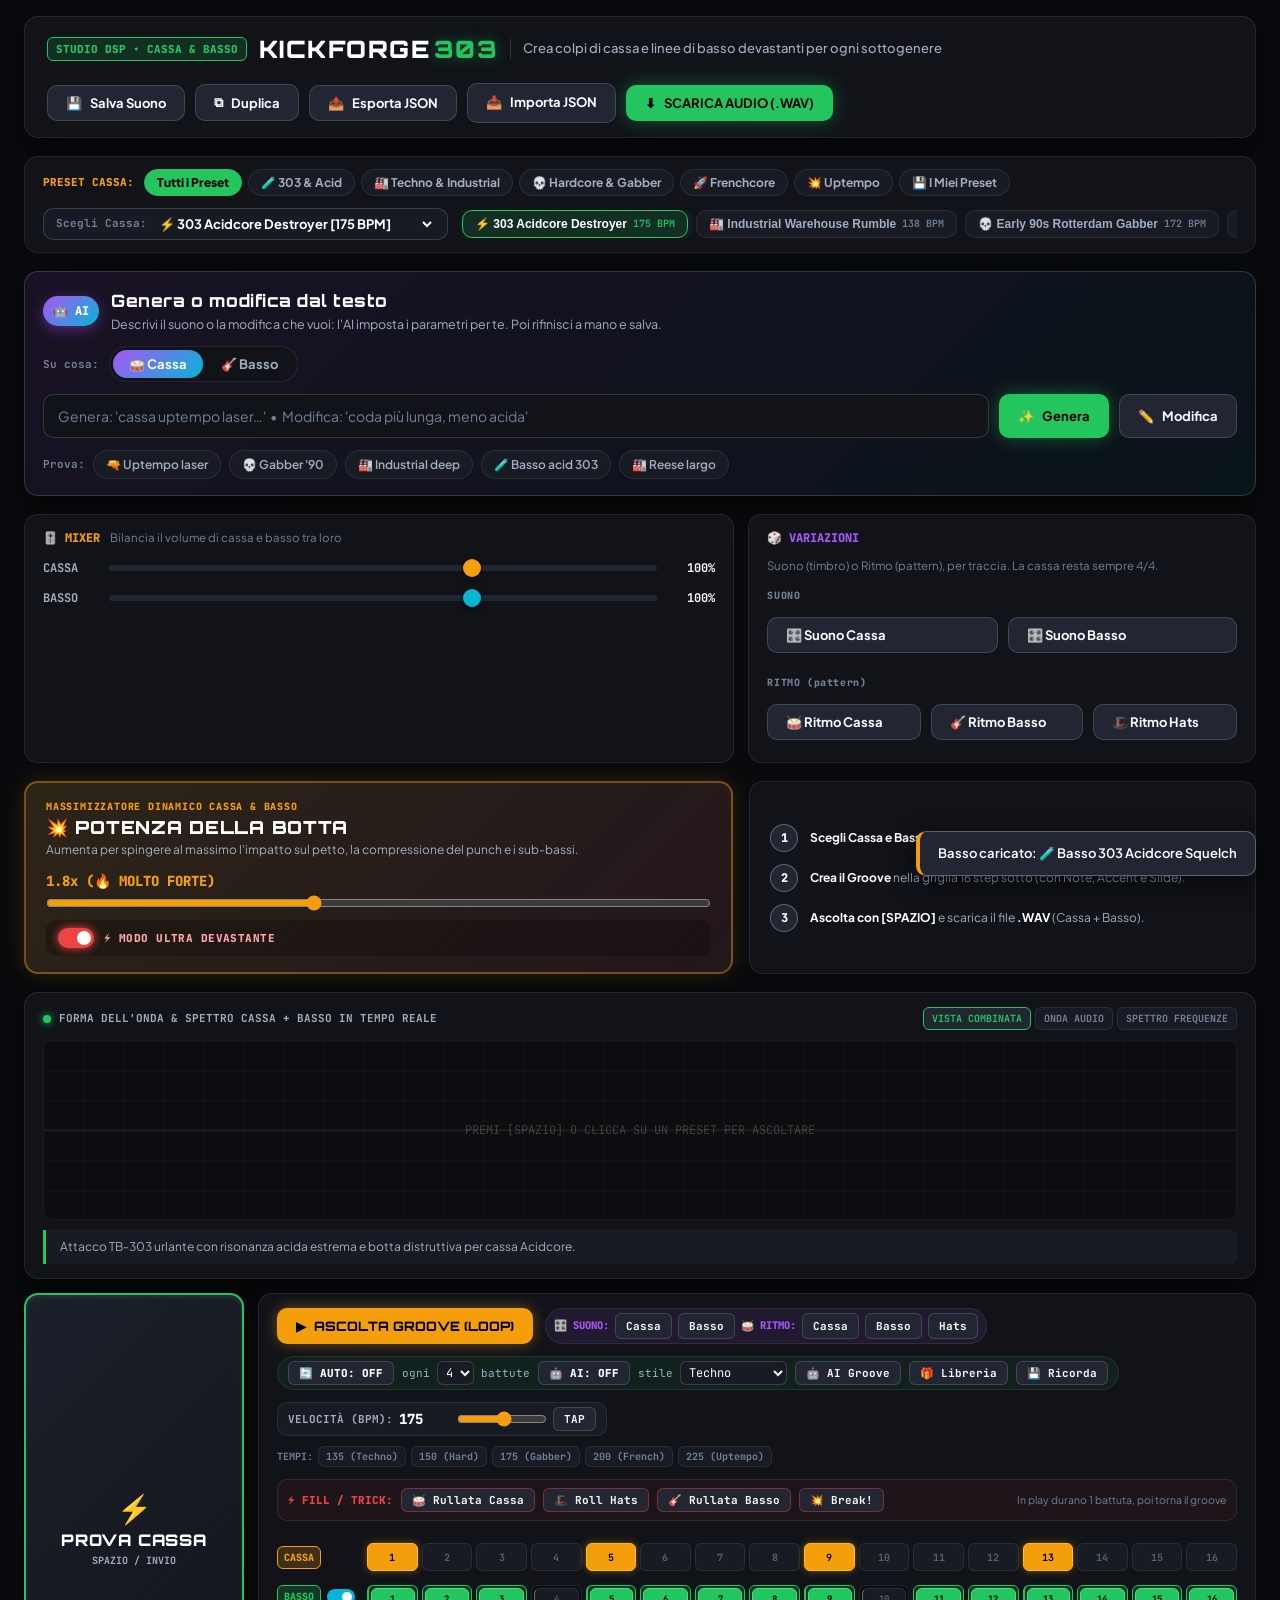
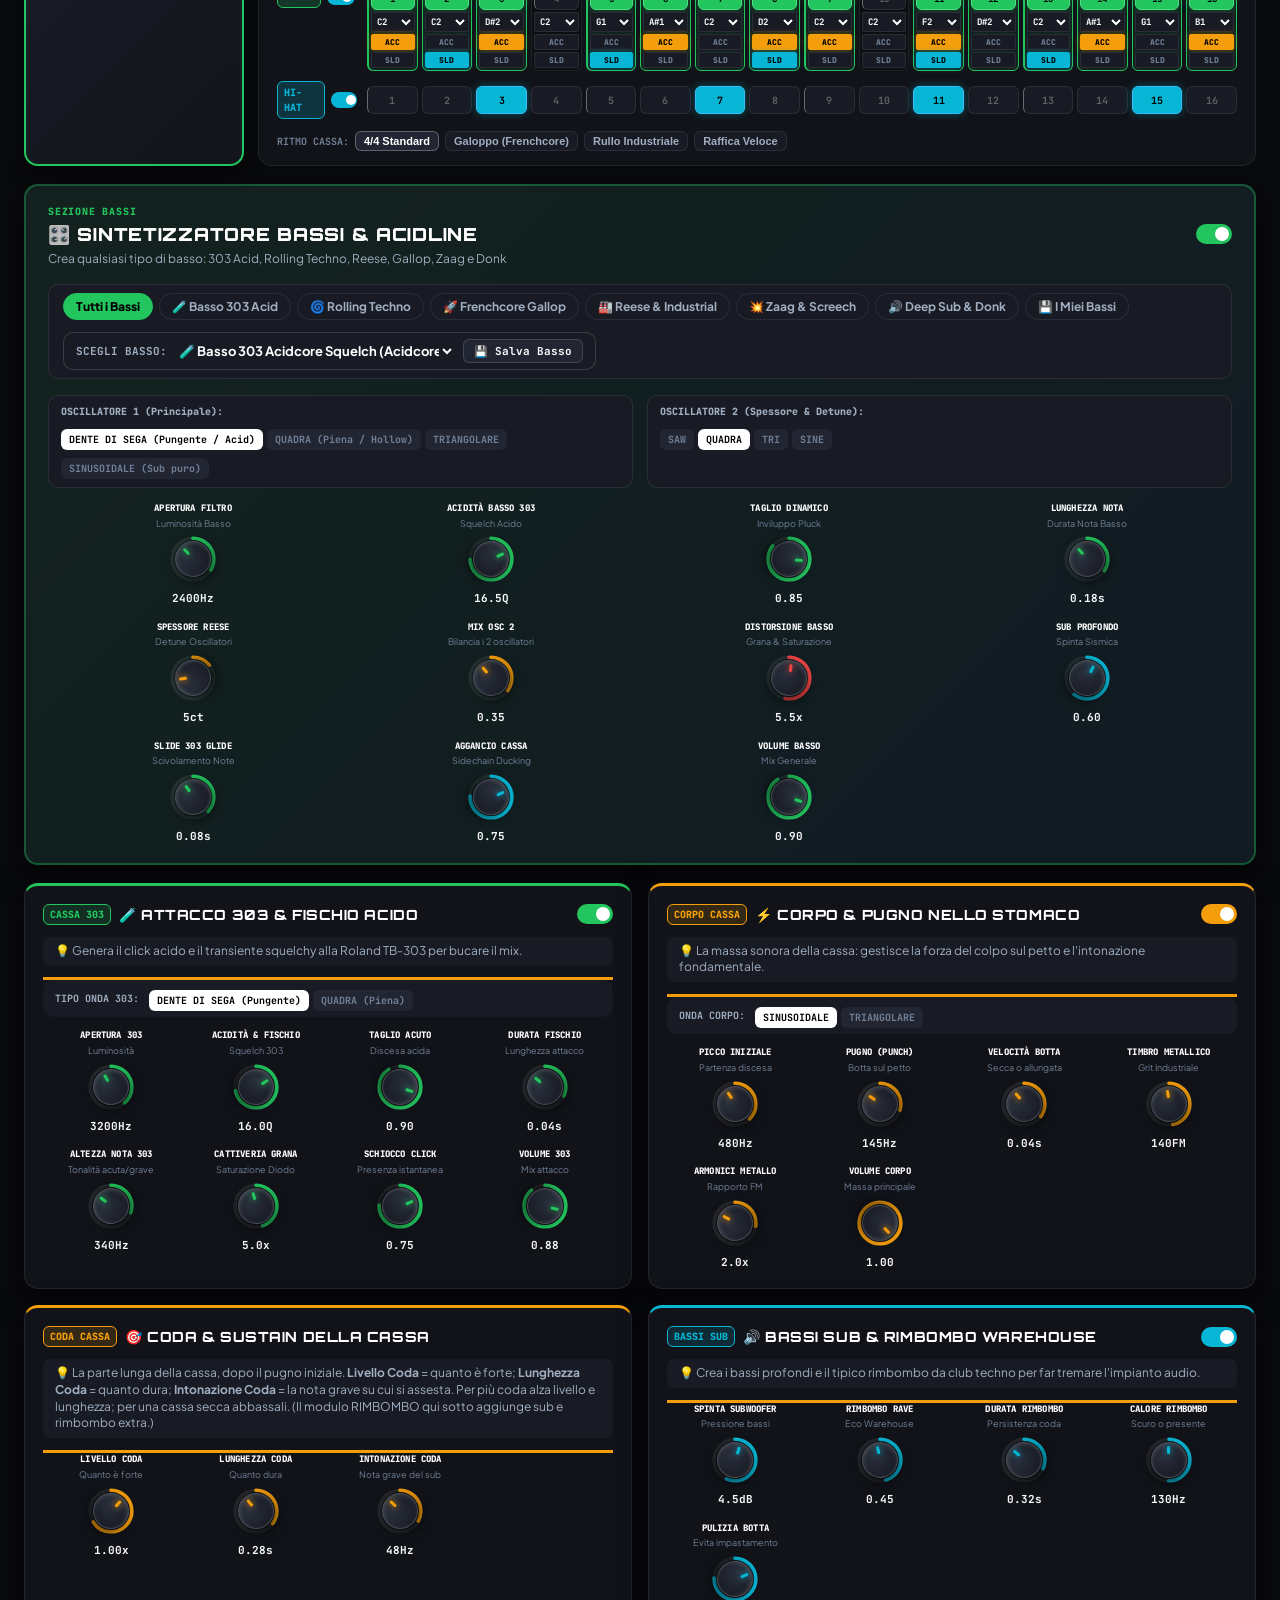
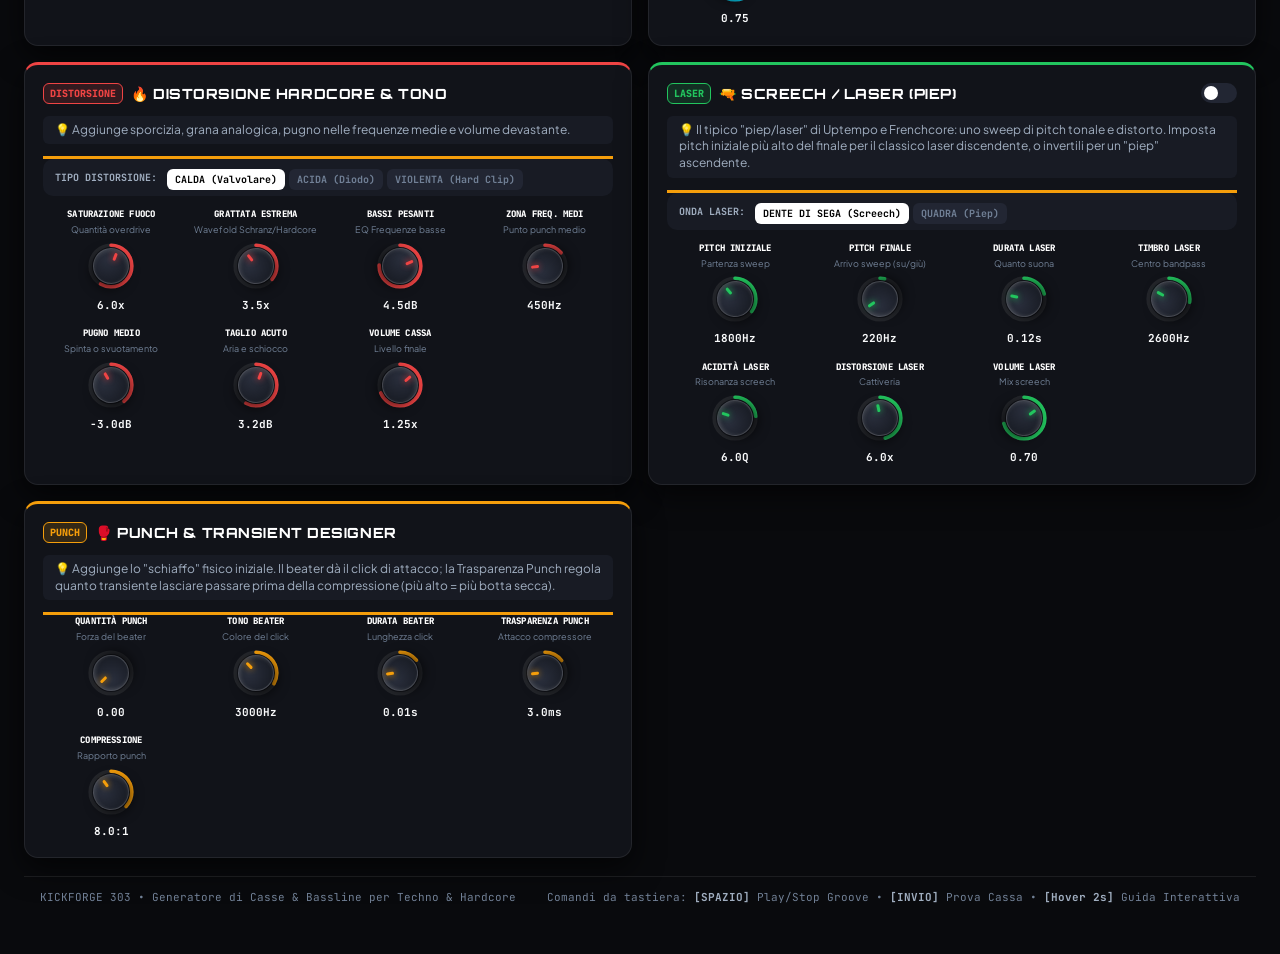
==== commit ff6810b4: "Libreria groove che cresce da sola (GitHub Actions) + tasto Libreria Versione onesta di "l'AI evolve" ====
--- a/index.html
+++ b/index.html
@@ -276,6 +276,7 @@
                   </select>
                 </label>
                 <button class="btn btn-mini js-ai-groove" title="Chiedi subito un groove all'AI">🤖 AI Groove</button>
+                <button class="btn btn-mini js-library-groove" title="Pesca un groove dalla libreria (funziona anche offline)">🎁 Libreria</button>
                 <button class="btn btn-mini js-remember-groove" title="Ricorda questo groove: l'AI evolverà da qui">💾 Ricorda</button>
               </div>
               <div class="bpm-control-group">
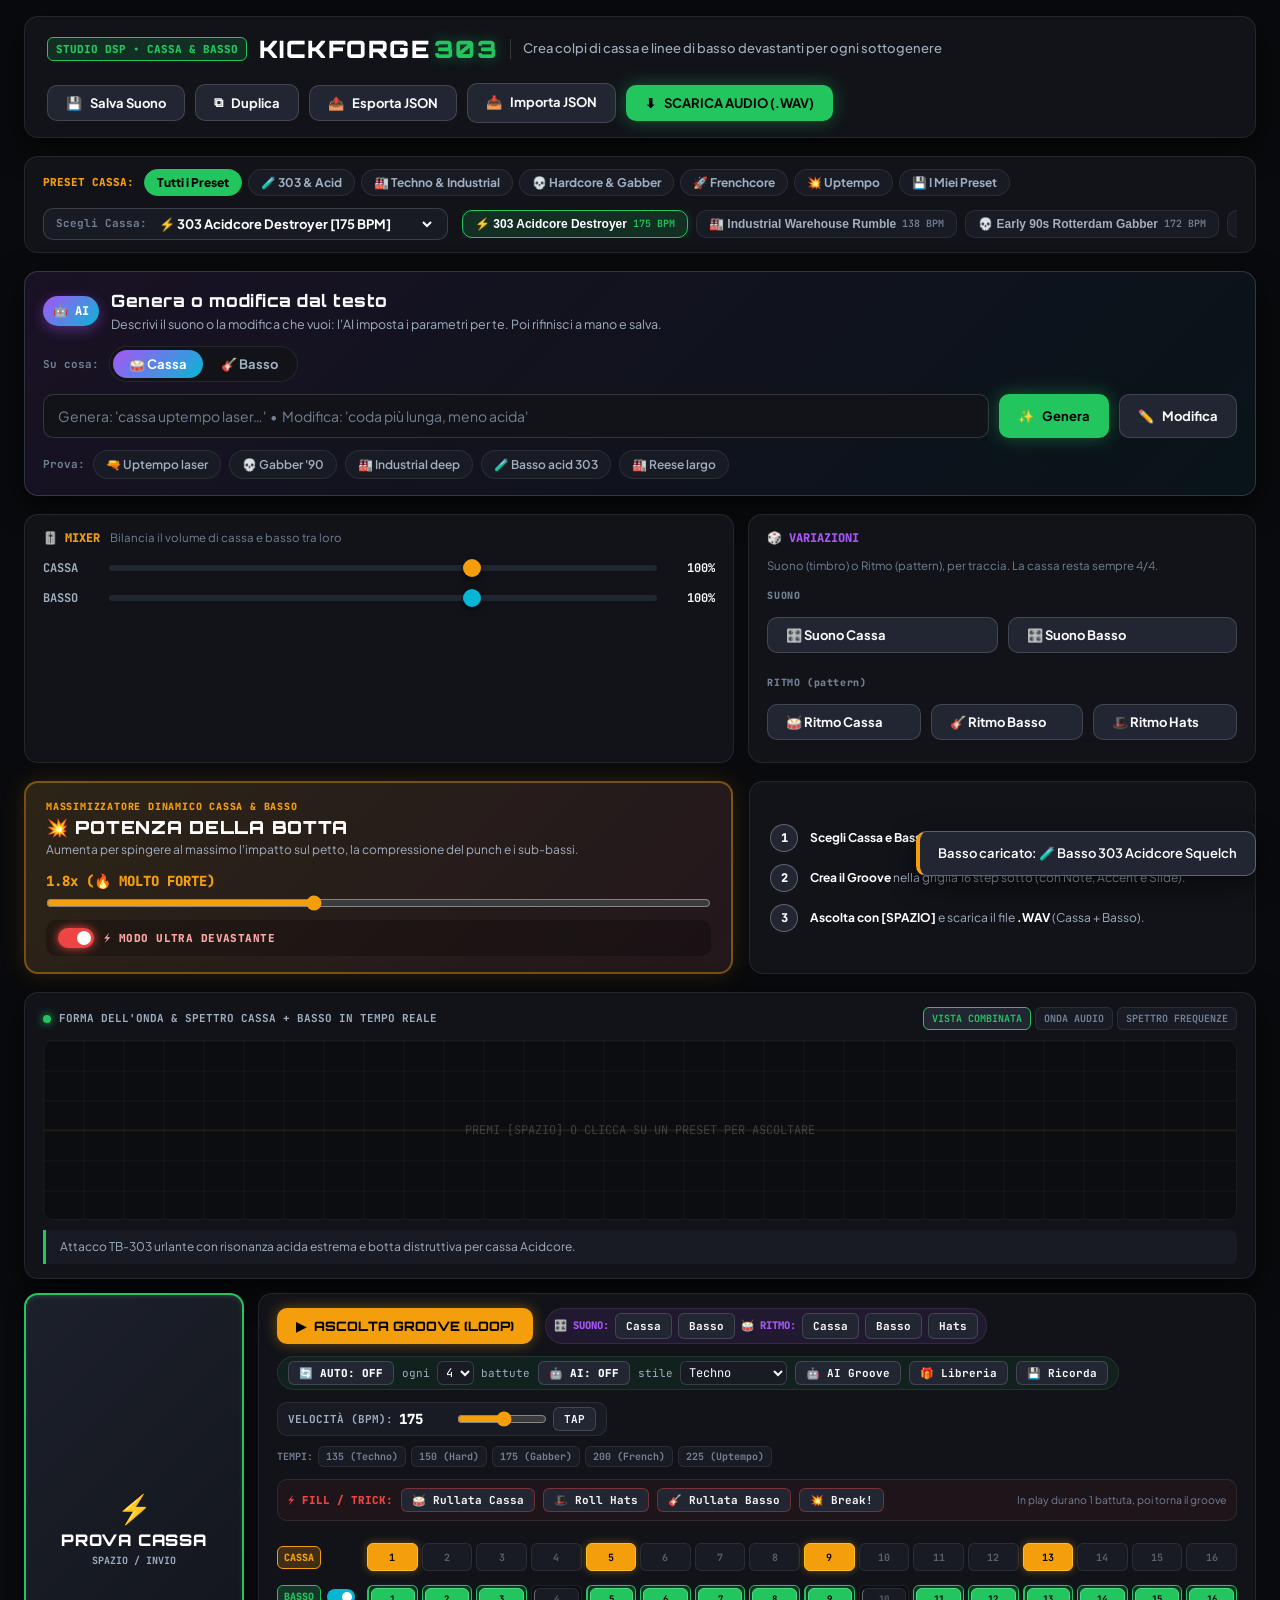
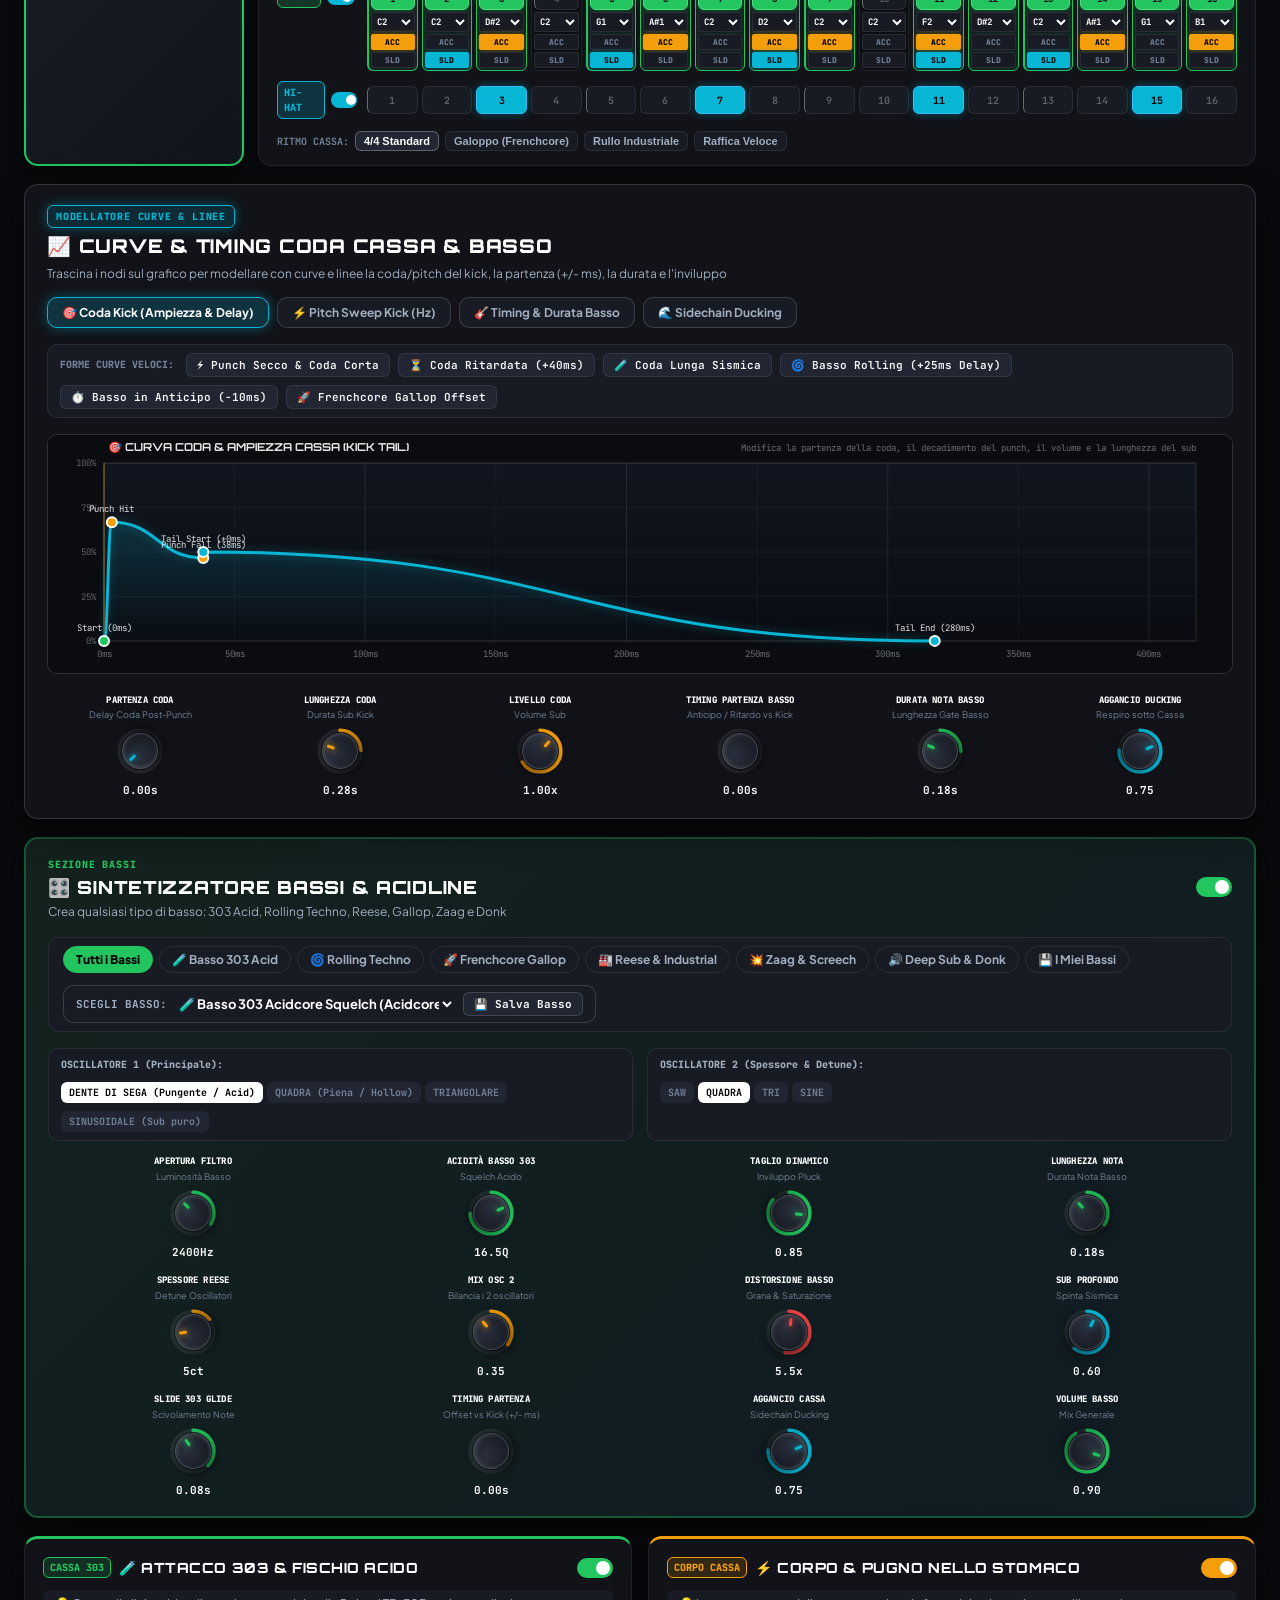
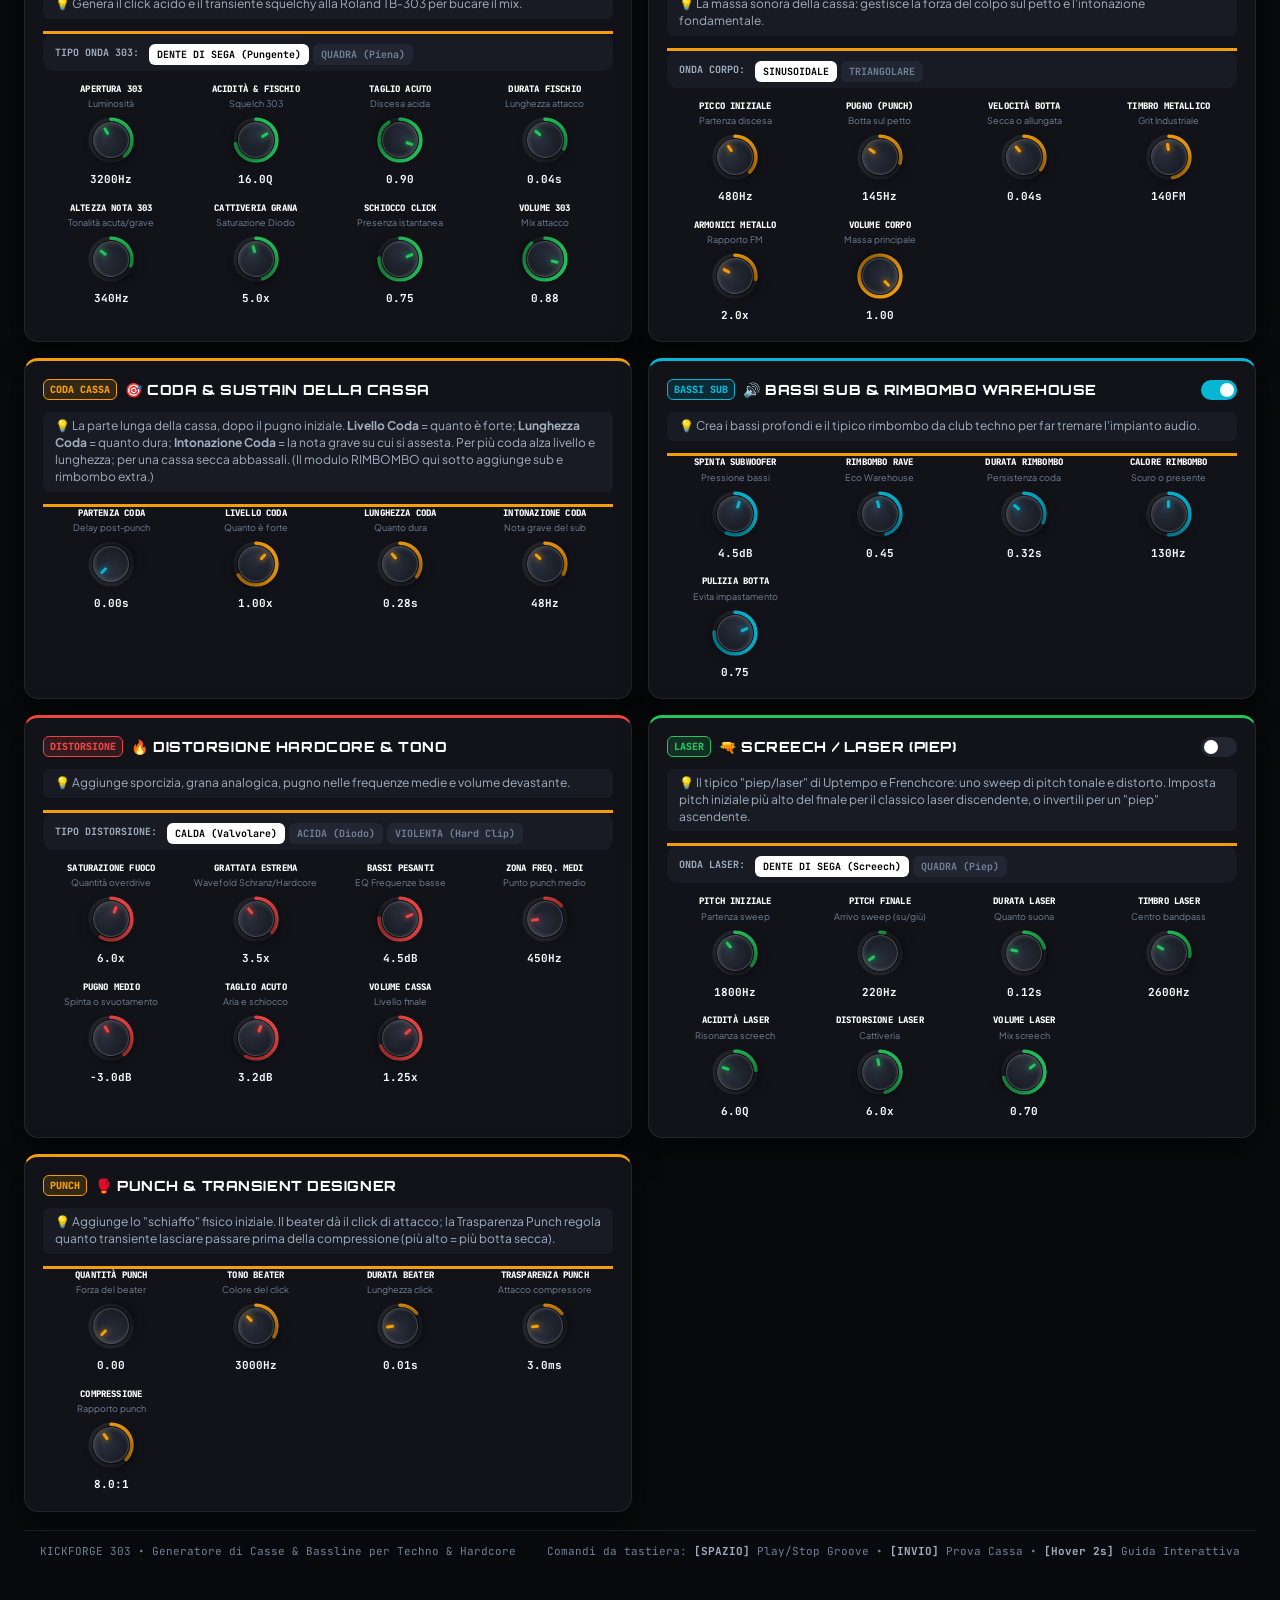
==== commit bfd07435: "Aggiunto editore interattivo di curve e linee per coda kick, pitch sweep e timing/durata basso" ====
--- a/index.html
+++ b/index.html
@@ -398,6 +398,122 @@
     </section>
 
     <!-- ====================================================================== -->
+    <!-- MODELLATORE INTERATTIVO CURVE & LINEE (CODA KICK, PITCH & BASSO)       -->
+    <!-- ====================================================================== -->
+    <section class="curve-editor-master-section">
+      <div class="curve-master-header">
+        <div class="curve-title-group">
+          <span class="curve-badge-glow">MODELLATORE CURVE & LINEE</span>
+          <h2 class="curve-main-title">📈 CURVE & TIMING CODA CASSA & BASSO</h2>
+          <span class="curve-sub-title">Trascina i nodi sul grafico per modellare con curve e linee la coda/pitch del kick, la partenza (+/- ms), la durata e l'inviluppo</span>
+        </div>
+        <div class="curve-mode-tabs" id="curve-mode-tabs-container">
+          <button class="curve-tab-btn active" data-curve-mode="kick_tail">🎯 Coda Kick (Ampiezza & Delay)</button>
+          <button class="curve-tab-btn" data-curve-mode="kick_pitch">⚡ Pitch Sweep Kick (Hz)</button>
+          <button class="curve-tab-btn" data-curve-mode="bass_timing">🎸 Timing & Durata Basso</button>
+          <button class="curve-tab-btn" data-curve-mode="bass_sidechain">🌊 Sidechain Ducking</button>
+        </div>
+      </div>
+
+      <!-- Preset rapidi curve -->
+      <div class="curve-presets-bar">
+        <span class="curve-preset-label">FORME CURVE VELOCI:</span>
+        <button class="curve-preset-chip" data-curve-preset="punch_dry">⚡ Punch Secco & Coda Corta</button>
+        <button class="curve-preset-chip" data-curve-preset="delayed_tail_fade">⏳ Coda Ritardata (+40ms)</button>
+        <button class="curve-preset-chip" data-curve-preset="acid_long_tail">🧪 Coda Lunga Sismica</button>
+        <button class="curve-preset-chip" data-curve-preset="rolling_offset">🌀 Basso Rolling (+25ms Delay)</button>
+        <button class="curve-preset-chip" data-curve-preset="preshift_tight">⏱️ Basso in Anticipo (-10ms)</button>
+        <button class="curve-preset-chip" data-curve-preset="french_gallop">🚀 Frenchcore Gallop Offset</button>
+      </div>
+
+      <!-- Canvas Interattivo Curve -->
+      <div class="curve-canvas-wrapper">
+        <canvas id="curve-editor-canvas"></canvas>
+      </div>
+
+      <!-- Manopole di regolazione rapida collegate in tempo reale alla curva -->
+      <div class="curve-fine-controls-grid">
+        <div class="rotary-knob" data-param="body_tailStartDelay" data-min="0" data-max="0.12" data-step="0.002" data-default="0.00" data-unit="s">
+          <div class="knob-label">PARTENZA CODA</div>
+          <div class="knob-sublabel">Delay Coda Post-Punch</div>
+          <div class="knob-graphic">
+            <svg class="knob-arc" viewBox="0 0 50 50">
+              <circle class="knob-arc-bg" cx="25" cy="25" r="20"></circle>
+              <circle class="knob-arc-fill fill-cyan" cx="25" cy="25" r="20"></circle>
+            </svg>
+            <div class="knob-dial"><div class="knob-pointer pointer-cyan"></div></div>
+          </div>
+          <div class="knob-value">0.00s</div>
+        </div>
+
+        <div class="rotary-knob" data-param="body_tailDecay" data-min="0.05" data-max="1.0" data-step="0.01" data-default="0.30" data-unit="s">
+          <div class="knob-label">LUNGHEZZA CODA</div>
+          <div class="knob-sublabel">Durata Sub Kick</div>
+          <div class="knob-graphic">
+            <svg class="knob-arc" viewBox="0 0 50 50">
+              <circle class="knob-arc-bg" cx="25" cy="25" r="20"></circle>
+              <circle class="knob-arc-fill fill-amber" cx="25" cy="25" r="20"></circle>
+            </svg>
+            <div class="knob-dial"><div class="knob-pointer pointer-amber"></div></div>
+          </div>
+          <div class="knob-value">0.30s</div>
+        </div>
+
+        <div class="rotary-knob" data-param="body_tailLevel" data-min="0.05" data-max="1.5" data-step="0.05" data-default="1.0" data-unit="x">
+          <div class="knob-label">LIVELLO CODA</div>
+          <div class="knob-sublabel">Volume Sub</div>
+          <div class="knob-graphic">
+            <svg class="knob-arc" viewBox="0 0 50 50">
+              <circle class="knob-arc-bg" cx="25" cy="25" r="20"></circle>
+              <circle class="knob-arc-fill fill-amber" cx="25" cy="25" r="20"></circle>
+            </svg>
+            <div class="knob-dial"><div class="knob-pointer pointer-amber"></div></div>
+          </div>
+          <div class="knob-value">1.00x</div>
+        </div>
+
+        <div class="rotary-knob" data-param="bass_startOffset" data-min="-0.03" data-max="0.12" data-step="0.002" data-default="0.00" data-unit="s">
+          <div class="knob-label">TIMING PARTENZA BASSO</div>
+          <div class="knob-sublabel">Anticipo / Ritardo vs Kick</div>
+          <div class="knob-graphic">
+            <svg class="knob-arc" viewBox="0 0 50 50">
+              <circle class="knob-arc-bg" cx="25" cy="25" r="20"></circle>
+              <circle class="knob-arc-fill fill-purple" cx="25" cy="25" r="20"></circle>
+            </svg>
+            <div class="knob-dial"><div class="knob-pointer pointer-purple"></div></div>
+          </div>
+          <div class="knob-value">0.00s</div>
+        </div>
+
+        <div class="rotary-knob" data-param="bass_decay" data-min="0.04" data-max="0.60" data-step="0.01" data-default="0.18" data-unit="s">
+          <div class="knob-label">DURATA NOTA BASSO</div>
+          <div class="knob-sublabel">Lunghezza Gate Basso</div>
+          <div class="knob-graphic">
+            <svg class="knob-arc" viewBox="0 0 50 50">
+              <circle class="knob-arc-bg" cx="25" cy="25" r="20"></circle>
+              <circle class="knob-arc-fill fill-303" cx="25" cy="25" r="20"></circle>
+            </svg>
+            <div class="knob-dial"><div class="knob-pointer pointer-303"></div></div>
+          </div>
+          <div class="knob-value">0.18s</div>
+        </div>
+
+        <div class="rotary-knob" data-param="bass_sidechain" data-min="0" data-max="1" data-step="0.05" data-default="0.85" data-unit="">
+          <div class="knob-label">AGGANCIO DUCKING</div>
+          <div class="knob-sublabel">Respiro sotto Cassa</div>
+          <div class="knob-graphic">
+            <svg class="knob-arc" viewBox="0 0 50 50">
+              <circle class="knob-arc-bg" cx="25" cy="25" r="20"></circle>
+              <circle class="knob-arc-fill fill-cyan" cx="25" cy="25" r="20"></circle>
+            </svg>
+            <div class="knob-dial"><div class="knob-pointer pointer-cyan"></div></div>
+          </div>
+          <div class="knob-value">0.85</div>
+        </div>
+      </div>
+    </section>
+
+    <!-- ====================================================================== -->
     <!-- NUOVA SEZIONE DEDICATA: SINTETIZZATORE BASSI (TUTTI I TIPI DI BASSO)   -->
     <!-- ====================================================================== -->
     <section class="bass-synth-master-section">
@@ -594,6 +710,19 @@
             <div class="knob-value">0.08s</div>
           </div>
 
+          <div class="rotary-knob" data-param="bass_startOffset" data-min="-0.03" data-max="0.12" data-step="0.002" data-default="0.00" data-unit="s">
+            <div class="knob-label">TIMING PARTENZA</div>
+            <div class="knob-sublabel">Offset vs Kick (+/- ms)</div>
+            <div class="knob-graphic">
+              <svg class="knob-arc" viewBox="0 0 50 50">
+                <circle class="knob-arc-bg" cx="25" cy="25" r="20"></circle>
+                <circle class="knob-arc-fill fill-purple" cx="25" cy="25" r="20"></circle>
+              </svg>
+              <div class="knob-dial"><div class="knob-pointer pointer-purple"></div></div>
+            </div>
+            <div class="knob-value">0.00s</div>
+          </div>
+
           <div class="rotary-knob" data-param="bass_sidechain" data-min="0" data-max="1" data-step="0.05" data-default="0.85" data-unit="">
             <div class="knob-label">AGGANCIO CASSA</div>
             <div class="knob-sublabel">Sidechain Ducking</div>
@@ -899,6 +1028,19 @@
 
         <div class="module-body">
           <div class="knobs-grid">
+            <div class="rotary-knob" data-param="body_tailStartDelay" data-min="0" data-max="0.12" data-step="0.002" data-default="0.00" data-unit="s">
+              <div class="knob-label">PARTENZA CODA</div>
+              <div class="knob-sublabel">Delay post-punch</div>
+              <div class="knob-graphic">
+                <svg class="knob-arc" viewBox="0 0 50 50">
+                  <circle class="knob-arc-bg" cx="25" cy="25" r="20"></circle>
+                  <circle class="knob-arc-fill fill-cyan" cx="25" cy="25" r="20"></circle>
+                </svg>
+                <div class="knob-dial"><div class="knob-pointer pointer-cyan"></div></div>
+              </div>
+              <div class="knob-value">0.00s</div>
+            </div>
+
             <div class="rotary-knob" data-param="body_tailLevel" data-min="0.05" data-max="1.5" data-step="0.05" data-default="1.0" data-unit="x">
               <div class="knob-label">LIVELLO CODA</div>
               <div class="knob-sublabel">Quanto è forte</div>
--- a/style.css
+++ b/style.css
@@ -2122,3 +2122,189 @@
   margin-left: auto;
 }
 @media (max-width: 600px) { .fills-hint { display: none; } }
+
+/* ==========================================================================
+   MODELLATORE INTERATTIVO CURVE & LINEE (CODA KICK, PITCH & BASSO)
+   ========================================================================== */
+.curve-editor-master-section {
+  background: var(--bg-surface-1);
+  border: 1px solid var(--border-medium);
+  border-radius: var(--radius-lg);
+  padding: 20px 22px;
+  display: flex;
+  flex-direction: column;
+  gap: 16px;
+  box-shadow: var(--shadow-panel);
+  position: relative;
+  overflow: hidden;
+}
+
+.curve-master-header {
+  display: flex;
+  justify-content: space-between;
+  align-items: flex-start;
+  flex-wrap: wrap;
+  gap: 14px;
+}
+
+.curve-title-group {
+  display: flex;
+  flex-direction: column;
+  gap: 4px;
+}
+
+.curve-badge-glow {
+  align-self: flex-start;
+  background: rgba(6, 182, 212, 0.15);
+  border: 1px solid var(--accent-cyan);
+  color: var(--accent-cyan);
+  font-family: var(--font-mono);
+  font-size: 10px;
+  font-weight: 800;
+  padding: 3px 8px;
+  border-radius: var(--radius-sm);
+  letter-spacing: 0.08em;
+  box-shadow: 0 0 12px var(--accent-cyan-glow);
+}
+
+.curve-main-title {
+  font-family: var(--font-brand);
+  font-size: 19px;
+  font-weight: 900;
+  letter-spacing: 0.04em;
+  color: #ffffff;
+}
+
+.curve-sub-title {
+  font-size: 12px;
+  color: var(--text-secondary);
+}
+
+.curve-mode-tabs {
+  display: flex;
+  align-items: center;
+  gap: 8px;
+  flex-wrap: wrap;
+}
+
+.curve-tab-btn {
+  background: var(--bg-surface-2);
+  border: 1px solid var(--border-medium);
+  color: var(--text-secondary);
+  font-family: var(--font-main);
+  font-size: 12px;
+  font-weight: 700;
+  padding: 7px 14px;
+  border-radius: var(--radius-md);
+  cursor: pointer;
+  transition: all 0.18s ease;
+  white-space: nowrap;
+}
+
+.curve-tab-btn:hover {
+  background: var(--bg-surface-3);
+  color: var(--text-primary);
+  border-color: var(--border-highlight);
+}
+
+.curve-tab-btn.active {
+  background: rgba(6, 182, 212, 0.2);
+  border-color: var(--accent-cyan);
+  color: #ffffff;
+  box-shadow: 0 0 12px var(--accent-cyan-glow);
+}
+
+.curve-tab-btn[data-curve-mode="kick_pitch"].active {
+  background: rgba(245, 158, 11, 0.2);
+  border-color: var(--accent-amber);
+  box-shadow: 0 0 12px var(--accent-amber-glow);
+}
+
+.curve-tab-btn[data-curve-mode="bass_timing"].active {
+  background: rgba(168, 85, 247, 0.2);
+  border-color: var(--accent-purple);
+  box-shadow: 0 0 12px var(--accent-purple-glow);
+}
+
+.curve-tab-btn[data-curve-mode="bass_sidechain"].active {
+  background: rgba(34, 197, 94, 0.2);
+  border-color: var(--accent-303);
+  box-shadow: 0 0 12px var(--accent-303-glow);
+}
+
+.curve-presets-bar {
+  display: flex;
+  align-items: center;
+  gap: 8px;
+  flex-wrap: wrap;
+  padding: 8px 12px;
+  background: var(--bg-surface-2);
+  border: 1px solid var(--border-subtle);
+  border-radius: var(--radius-md);
+}
+
+.curve-preset-label {
+  font-family: var(--font-mono);
+  font-size: 10px;
+  font-weight: 800;
+  color: var(--text-muted);
+  margin-right: 4px;
+}
+
+.curve-preset-chip {
+  background: var(--bg-surface-3);
+  border: 1px solid var(--border-subtle);
+  color: var(--text-primary);
+  font-family: var(--font-mono);
+  font-size: 11px;
+  font-weight: 600;
+  padding: 4px 10px;
+  border-radius: var(--radius-sm);
+  cursor: pointer;
+  transition: all 0.15s ease;
+}
+
+.curve-preset-chip:hover {
+  background: rgba(255, 255, 255, 0.12);
+  border-color: var(--border-highlight);
+  transform: translateY(-1px);
+}
+
+.curve-preset-chip:active {
+  transform: translateY(0);
+}
+
+.curve-canvas-wrapper {
+  position: relative;
+  width: 100%;
+  height: 240px;
+  background: #0a0c10;
+  border: 1px solid var(--border-medium);
+  border-radius: var(--radius-md);
+  box-shadow: inset 0 4px 16px rgba(0, 0, 0, 0.85);
+  overflow: hidden;
+}
+
+#curve-editor-canvas {
+  width: 100%;
+  height: 100%;
+  display: block;
+}
+
+.curve-fine-controls-grid {
+  display: grid;
+  grid-template-columns: repeat(auto-fit, minmax(130px, 1fr));
+  gap: 14px;
+  padding-top: 4px;
+}
+
+@media (max-width: 768px) {
+  .curve-canvas-wrapper {
+    height: 200px;
+  }
+  .curve-fine-controls-grid {
+    grid-template-columns: repeat(3, 1fr);
+    gap: 8px;
+  }
+}
+
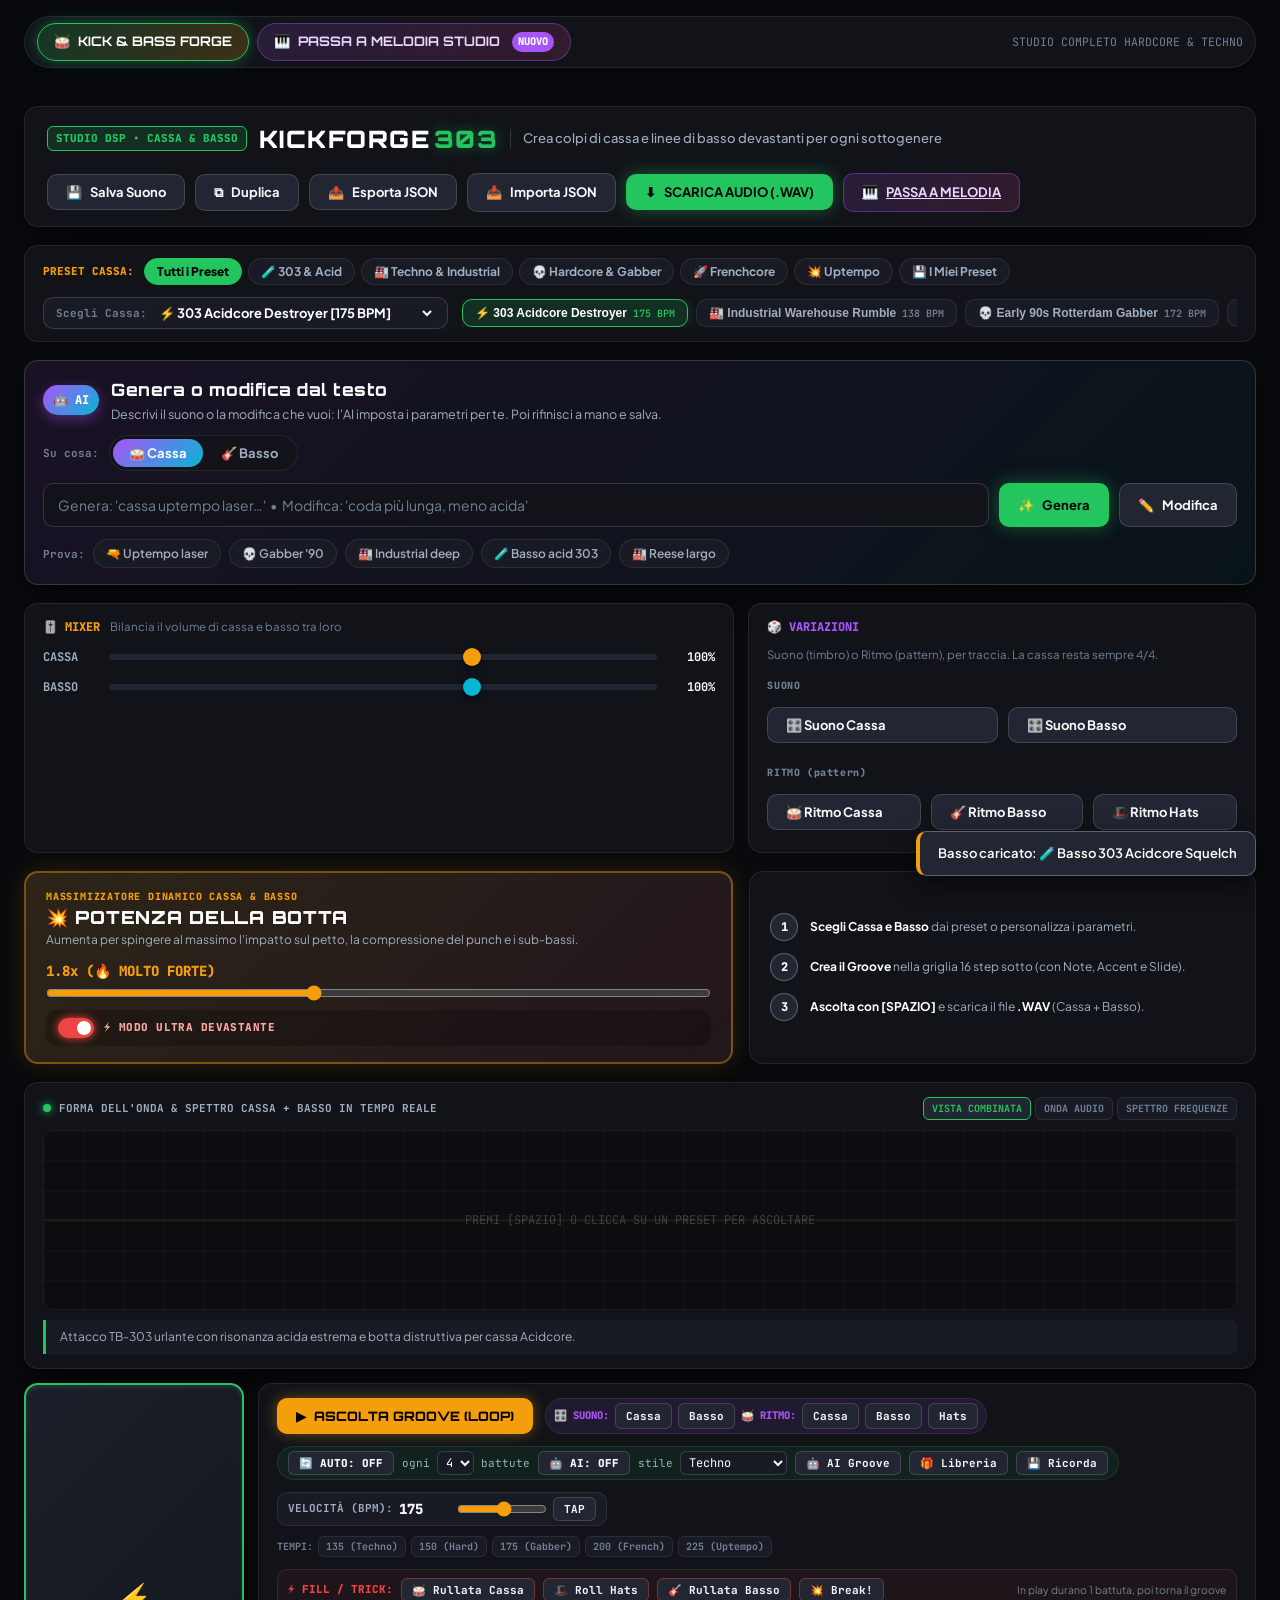
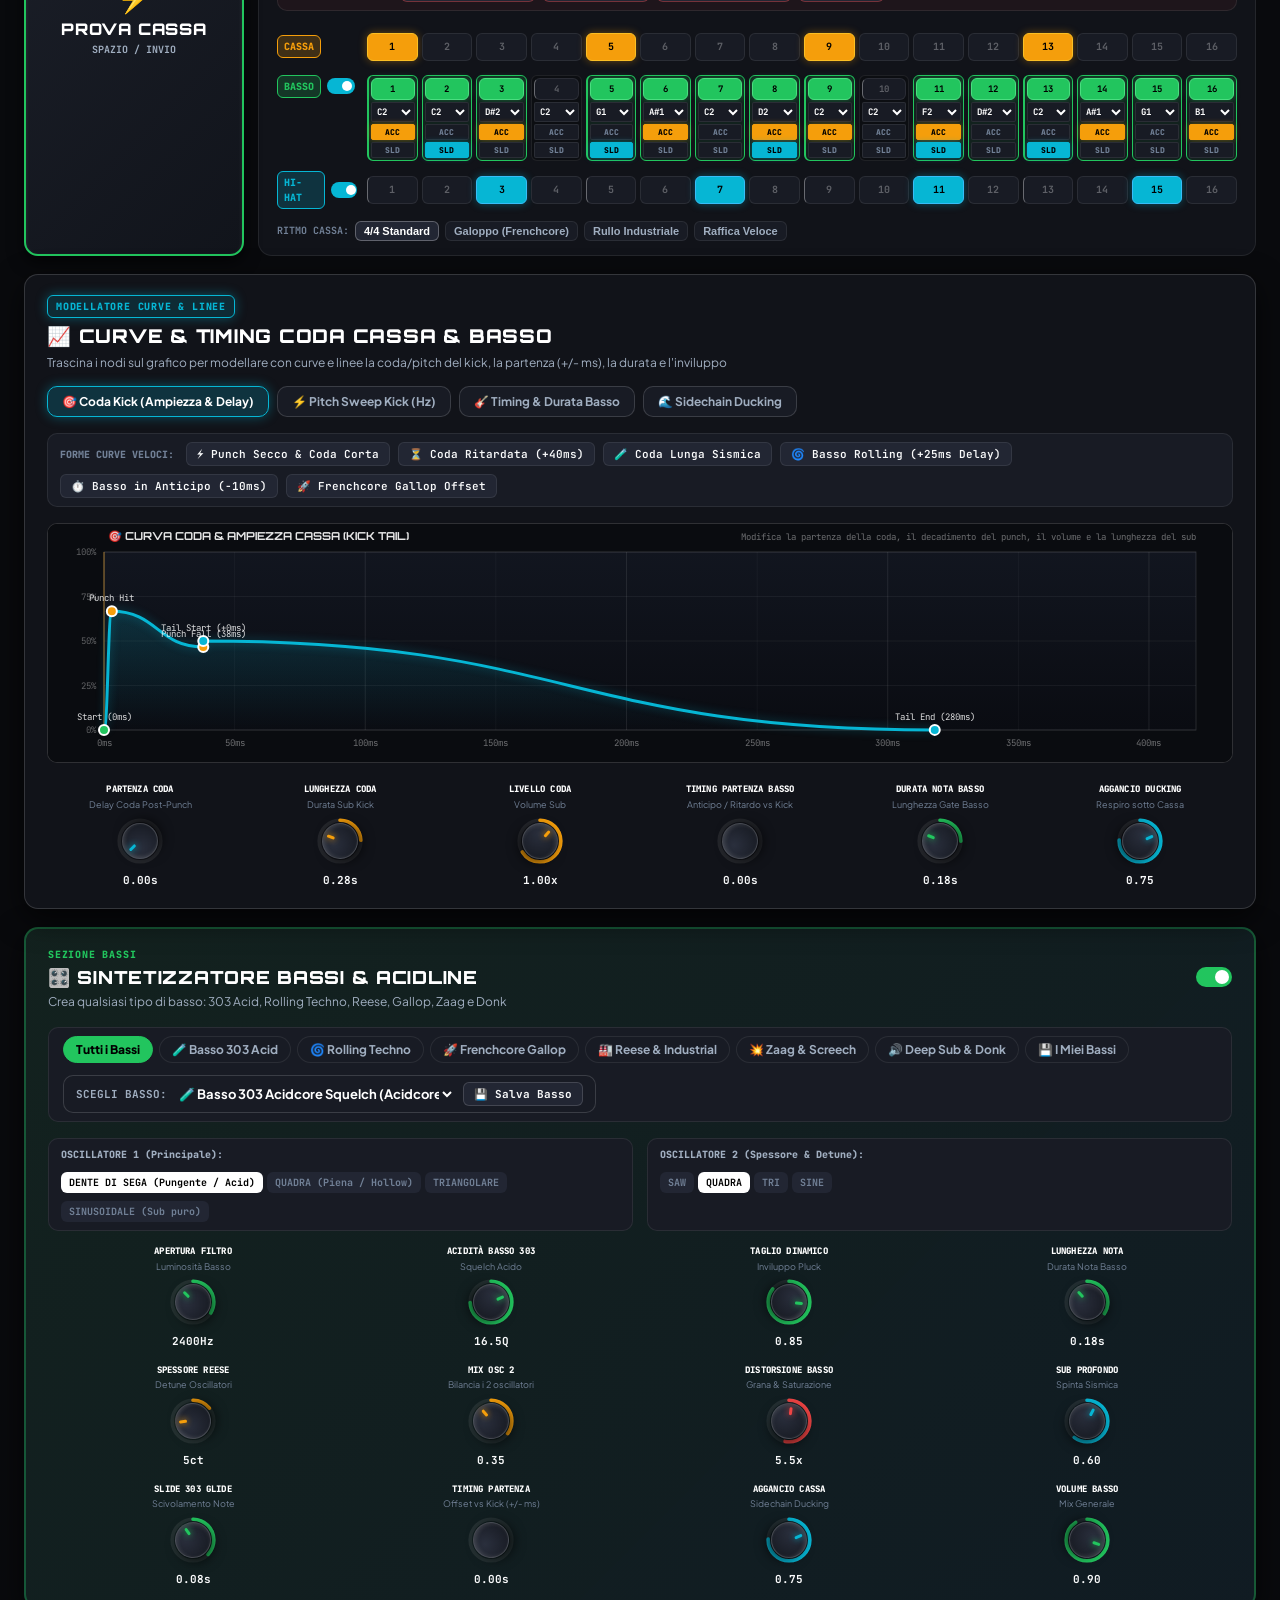
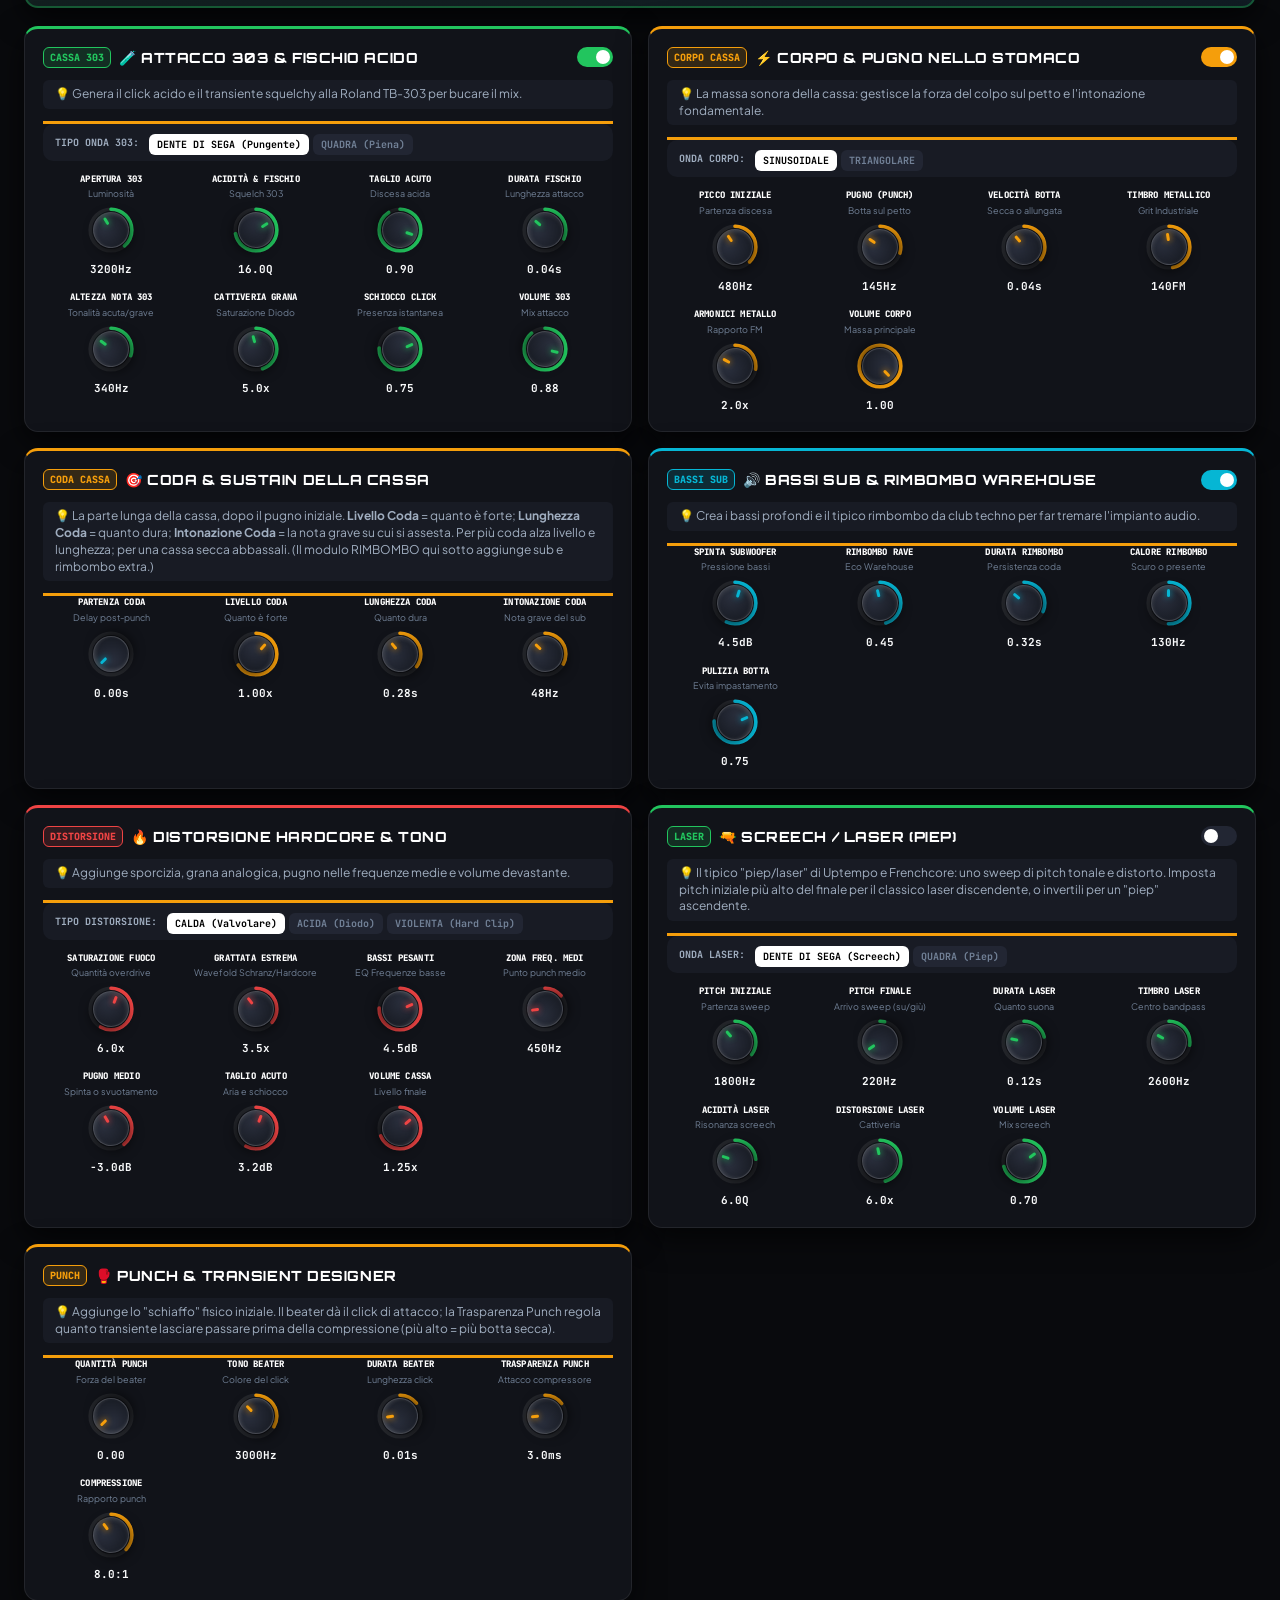
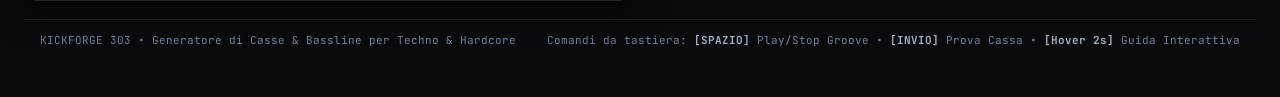
==== commit 1dca4da7: "Aggiunta cartella melodia: MelodyForge Studio per melodie intonate ai kick con piano roll, simulator" ====
--- a/index.html
+++ b/index.html
@@ -15,6 +15,22 @@
 </head>
 <body>
   <div class="app-wrapper">
+
+    <!-- ============================================== -->
+    <!-- STUDIO NAVIGATION BAR (COMMUTATORE AMBIENTI)   -->
+    <!-- ============================================== -->
+    <nav class="studio-nav-bar">
+      <div class="studio-nav-links">
+        <a href="index.html" class="studio-nav-tab active" title="Studio Cassa & Basso 303">
+          <span>🥁</span> KICK & BASS FORGE
+        </a>
+        <a href="melodia/index.html" class="studio-nav-tab studio-nav-tab-melody" onclick="try{const b=document.getElementById('bpm-input');if(b)localStorage.setItem('kickforge_last_bpm',b.value);const n=document.querySelector('.bass-note-select');if(n){const m=n.value.match(/^([A-G]#?)/);if(m)localStorage.setItem('kickforge_last_tuning',m[1]);}}catch(e){}" title="Passa a comporre melodie intonate ai kick">
+          <span>🎹</span> PASSA A MELODIA STUDIO
+          <span class="nav-new-pill">NUOVO</span>
+        </a>
+      </div>
+      <span class="studio-nav-tag">STUDIO COMPLETO HARDCORE & TECHNO</span>
+    </nav>
 
     <!-- ============================================== -->
     <!-- INTESTAZIONE PRINCIPALE & AZIONI RAPIDE        -->
@@ -49,6 +65,9 @@
         <button id="open-export-modal-btn" class="btn btn-primary btn-glow" title="Scarica il file audio WAV da usare nel tuo programma musicale">
           <span class="btn-icon">⬇</span> SCARICA AUDIO (.WAV)
         </button>
+        <a href="melodia/index.html" class="btn btn-secondary studio-nav-tab-melody" onclick="try{const b=document.getElementById('bpm-input');if(b)localStorage.setItem('kickforge_last_bpm',b.value);const n=document.querySelector('.bass-note-select');if(n){const m=n.value.match(/^([A-G]#?)/);if(m)localStorage.setItem('kickforge_last_tuning',m[1]);}}catch(e){}" title="Passa allo Studio Melodia per comporre melodie intonate con i kick">
+          <span class="btn-icon">🎹</span> PASSA A MELODIA
+        </a>
       </div>
     </header>
 
--- a/style.css
+++ b/style.css
@@ -2308,3 +2308,81 @@
   }
 }
 
+/* ==========================================================================
+   STUDIO NAVIGATION BAR (COMMUTATORE AMBIENTI KICK & MELODIA)
+   ========================================================================== */
+.studio-nav-bar {
+  display: flex;
+  align-items: center;
+  justify-content: space-between;
+  background: var(--bg-surface-1);
+  border: 1px solid var(--border-subtle);
+  border-radius: var(--radius-full);
+  padding: 6px 12px;
+  margin-bottom: 20px;
+  box-shadow: 0 4px 16px rgba(0, 0, 0, 0.4);
+}
+
+.studio-nav-links {
+  display: flex;
+  gap: 8px;
+  align-items: center;
+}
+
+.studio-nav-tab {
+  display: inline-flex;
+  align-items: center;
+  gap: 8px;
+  padding: 8px 16px;
+  border-radius: var(--radius-full);
+  font-size: 0.82rem;
+  font-weight: 700;
+  font-family: var(--font-brand);
+  text-decoration: none;
+  color: var(--text-secondary);
+  transition: all 0.2s ease;
+  border: 1px solid transparent;
+}
+
+.studio-nav-tab:hover {
+  color: var(--text-primary);
+  background: var(--bg-surface-2);
+}
+
+.studio-nav-tab.active {
+  background: linear-gradient(135deg, rgba(34, 197, 94, 0.2), rgba(245, 158, 11, 0.2));
+  border-color: var(--accent-303);
+  color: #fff;
+  box-shadow: 0 0 14px var(--accent-303-glow);
+}
+
+.studio-nav-tab-melody {
+  background: linear-gradient(135deg, rgba(168, 85, 247, 0.15), rgba(236, 72, 153, 0.15));
+  border: 1px solid rgba(168, 85, 247, 0.4);
+  color: #e9d5ff;
+}
+
+.studio-nav-tab-melody:hover {
+  background: linear-gradient(135deg, rgba(168, 85, 247, 0.35), rgba(236, 72, 153, 0.35));
+  box-shadow: 0 0 16px rgba(168, 85, 247, 0.5);
+  color: #fff;
+}
+
+.nav-new-pill {
+  font-family: var(--font-mono);
+  font-size: 0.65rem;
+  font-weight: 800;
+  background: #a855f7;
+  color: #fff;
+  padding: 2px 6px;
+  border-radius: var(--radius-full);
+  margin-left: 4px;
+}
+
+.studio-nav-tag {
+  font-family: var(--font-mono);
+  font-size: 0.72rem;
+  color: var(--text-muted);
+}
+
+
